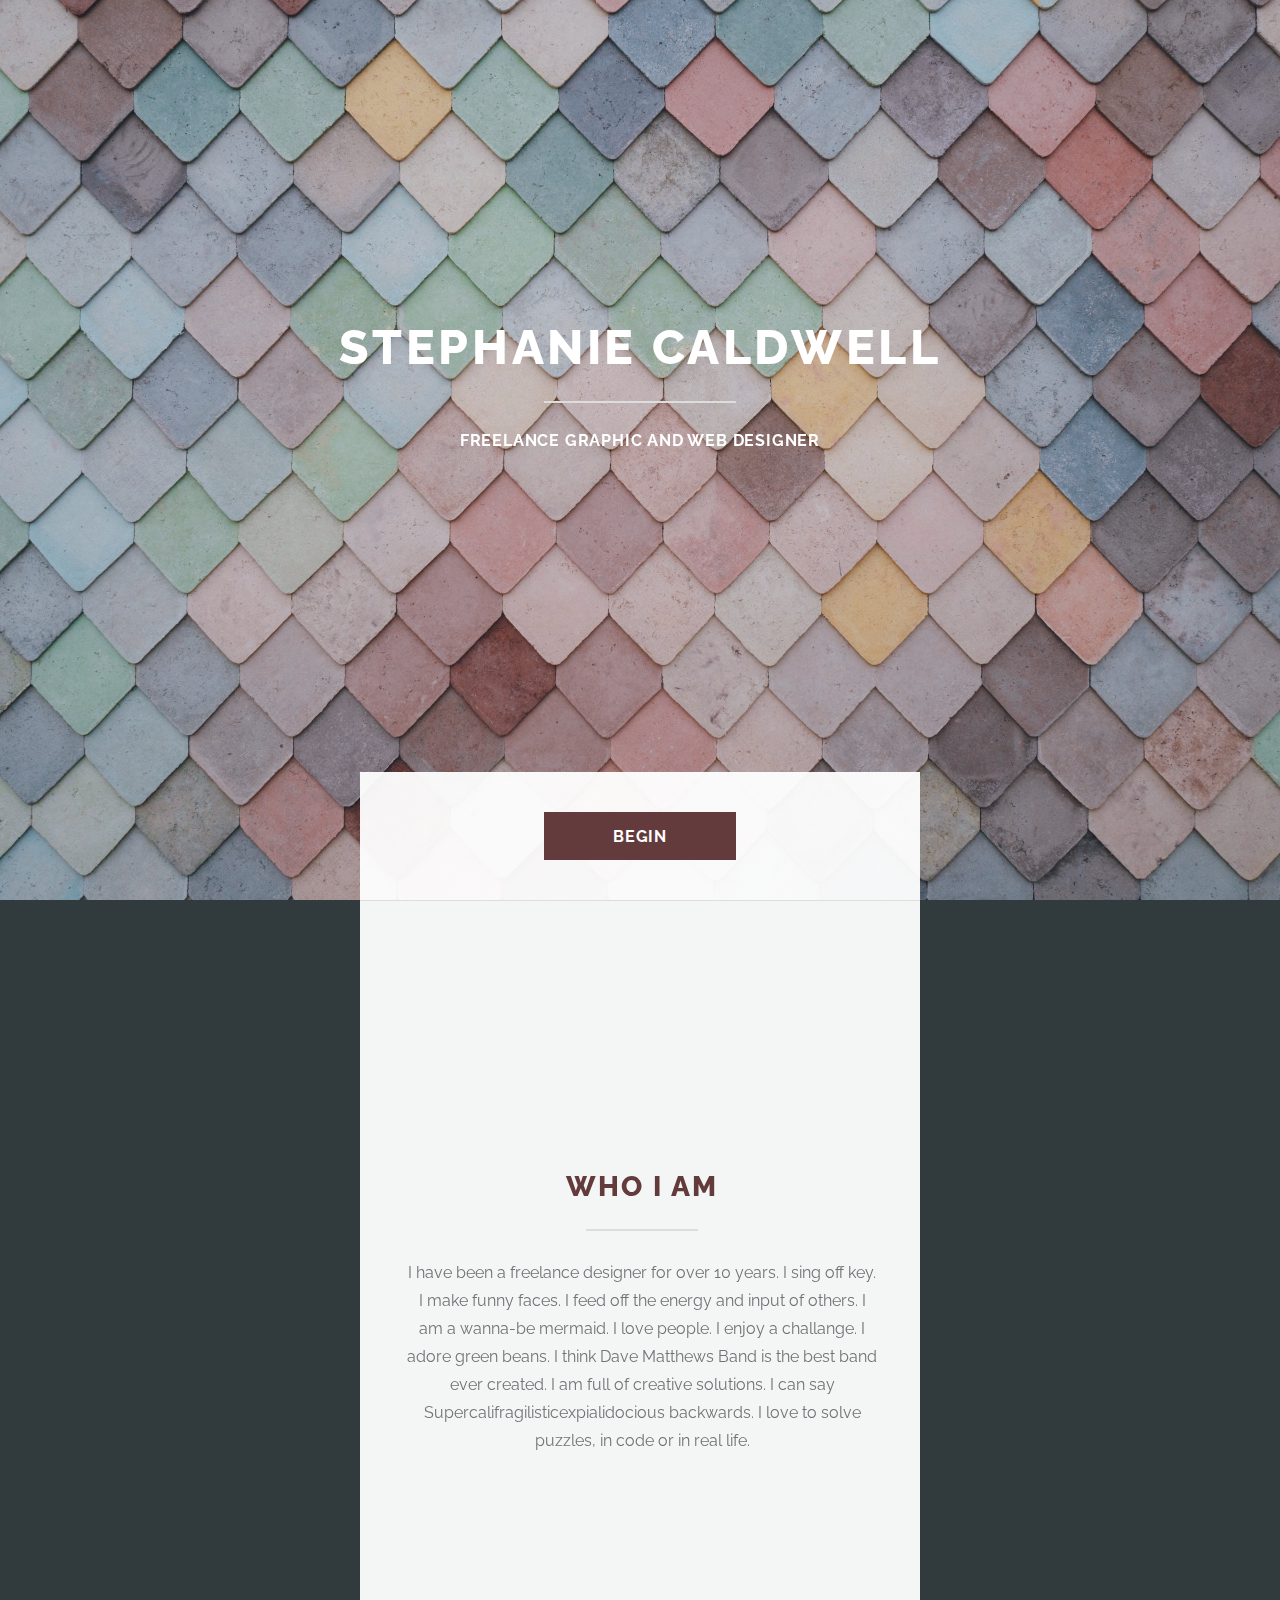
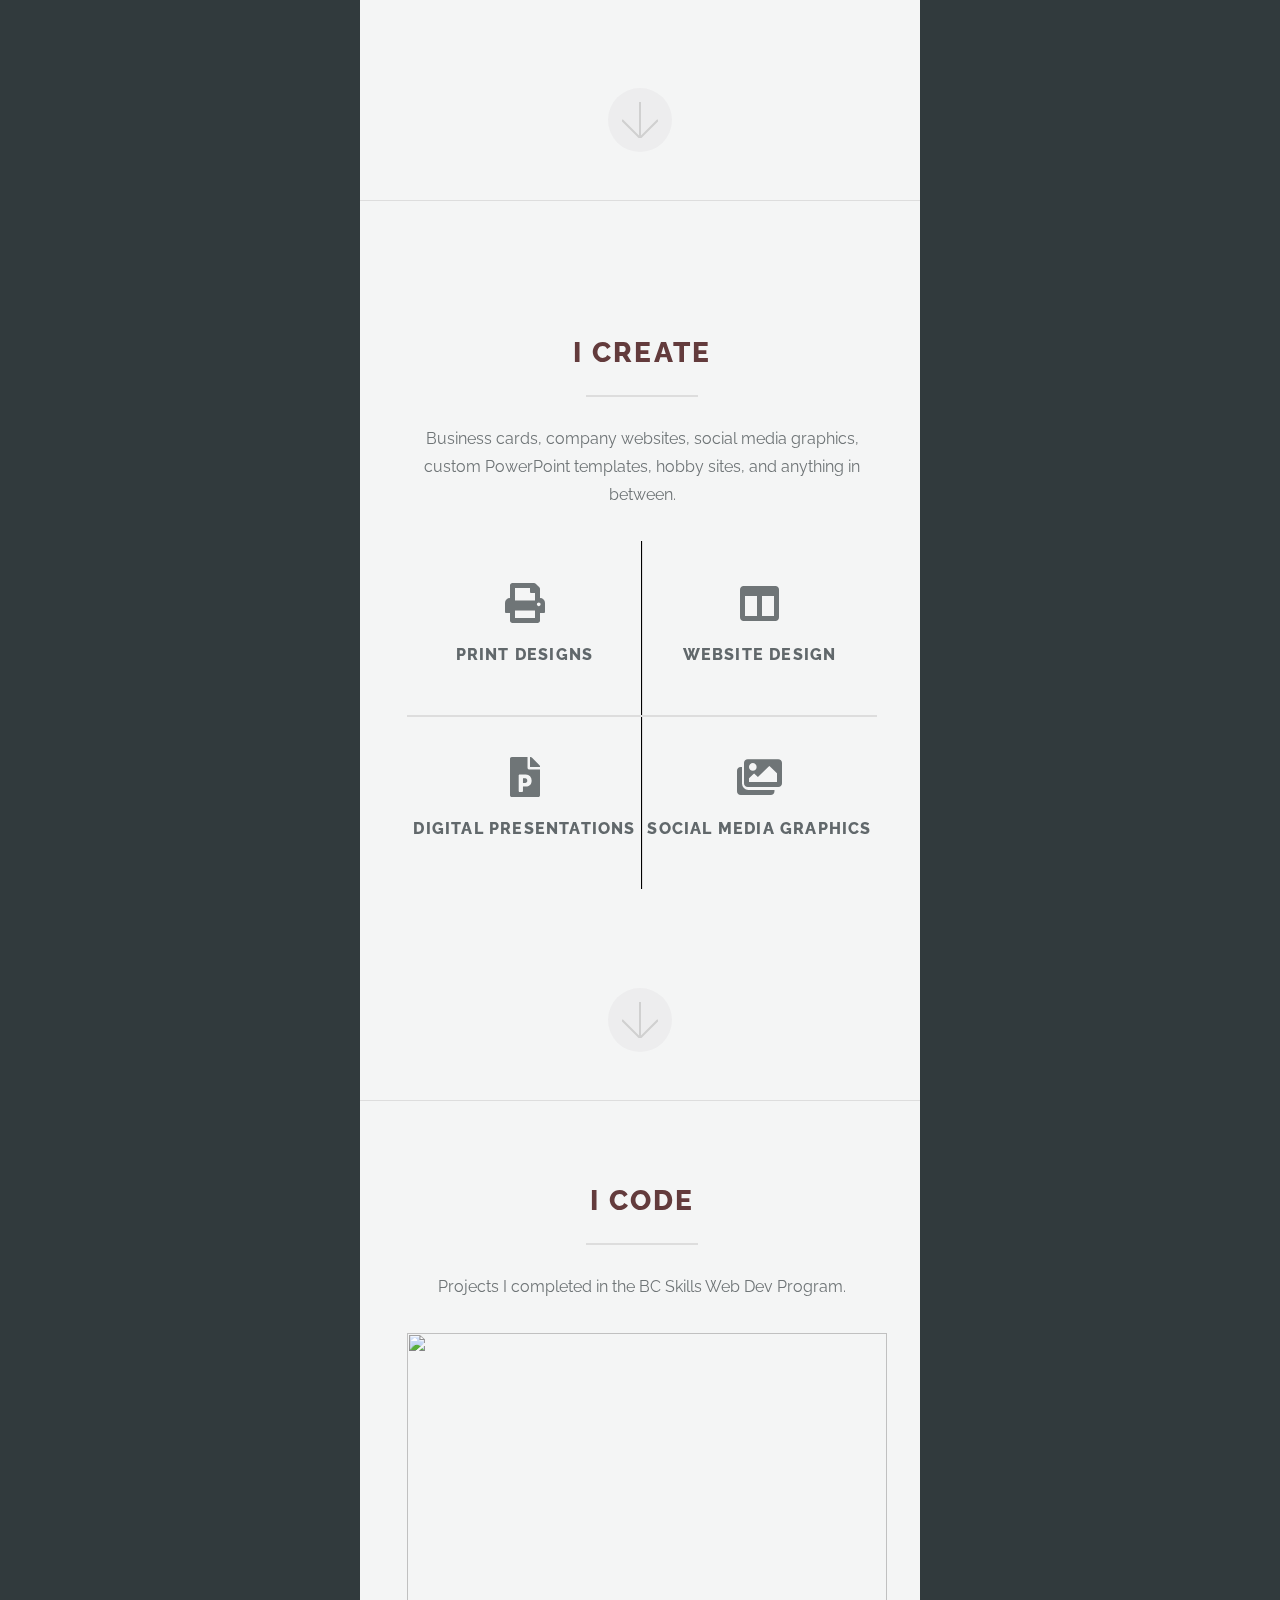
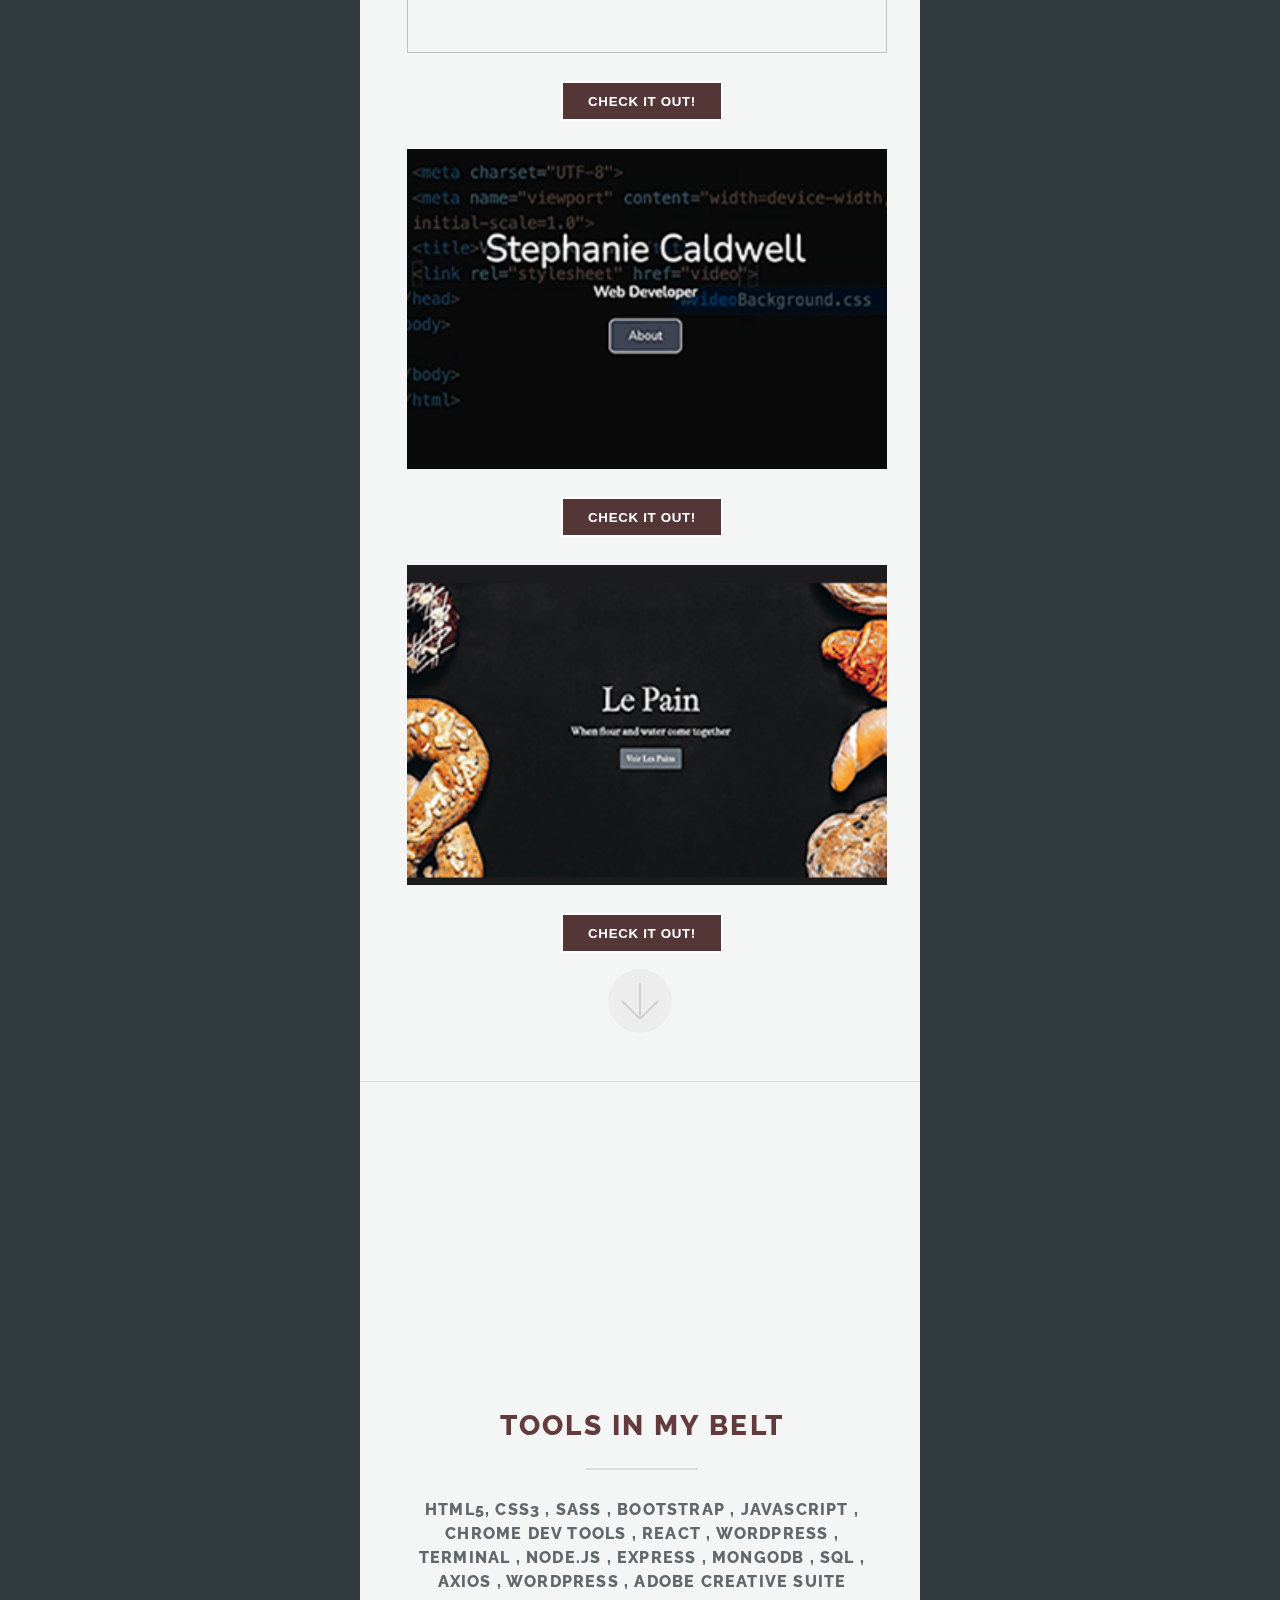
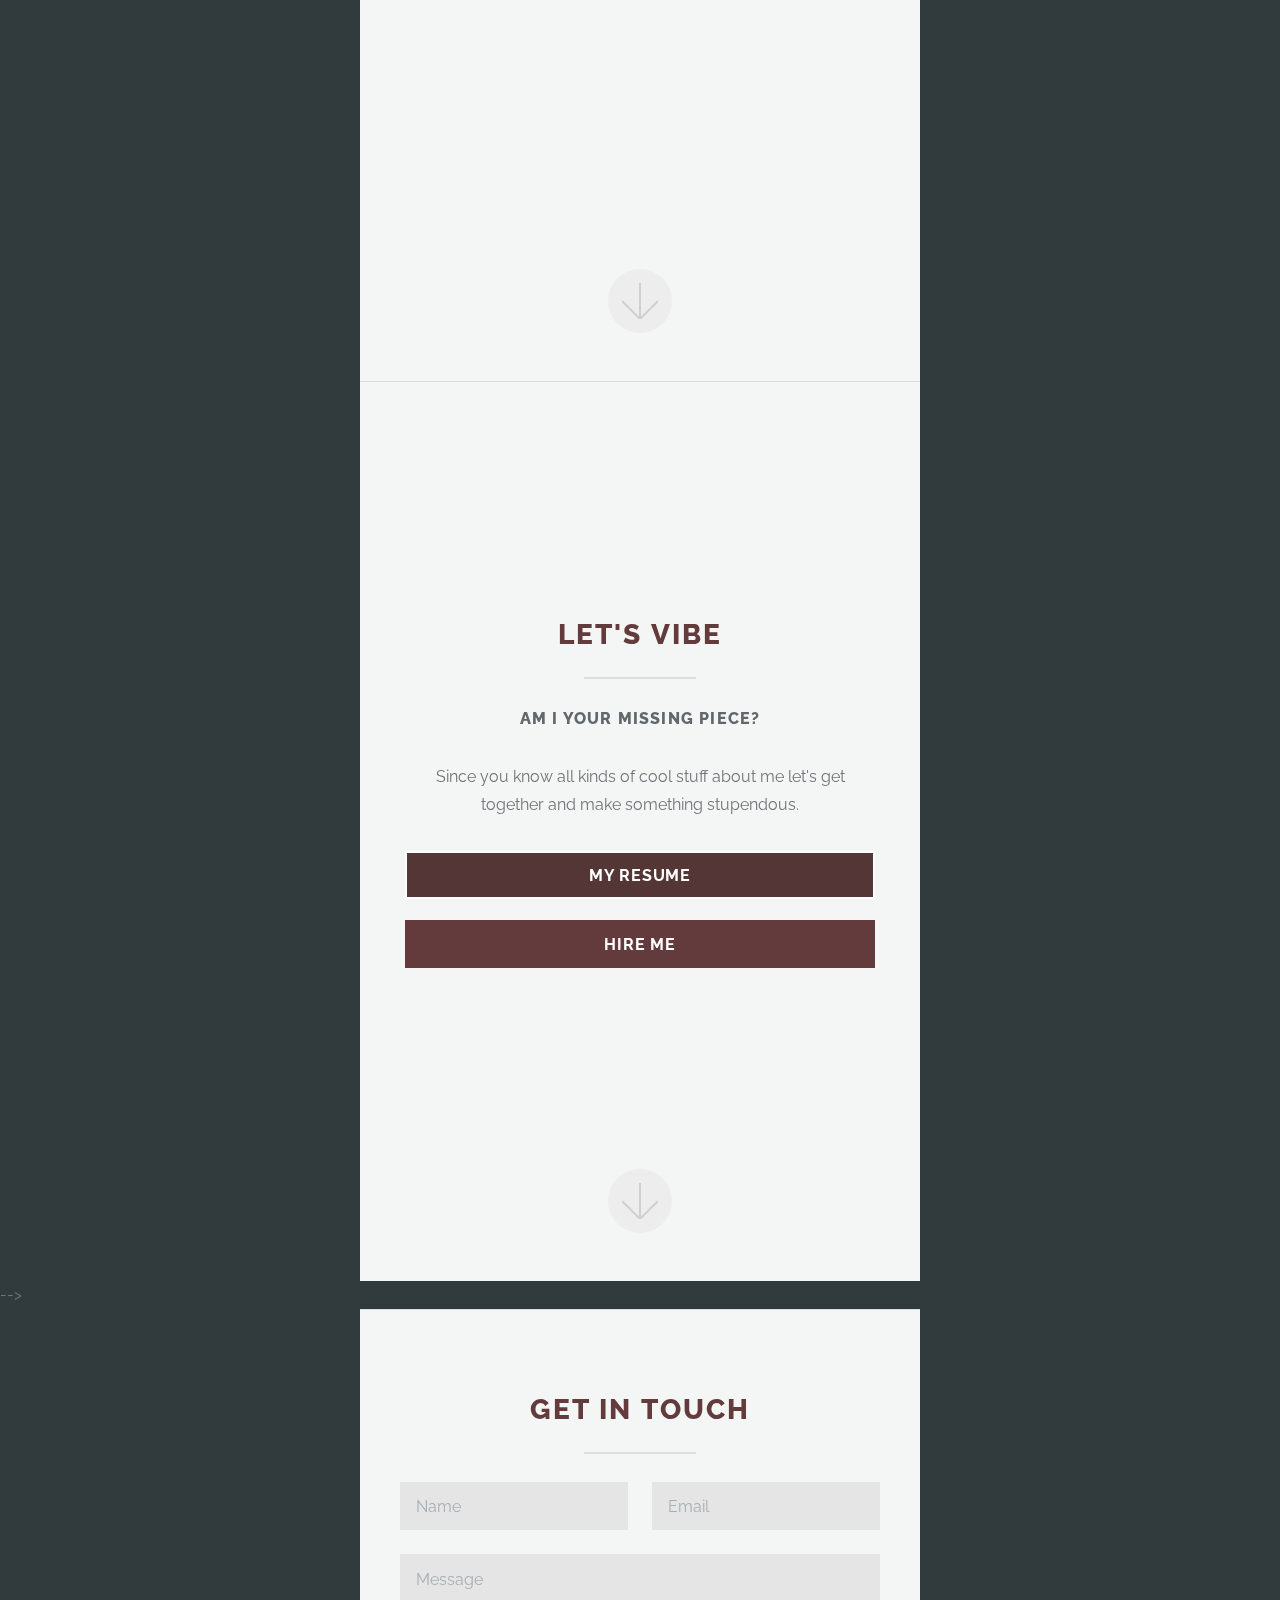
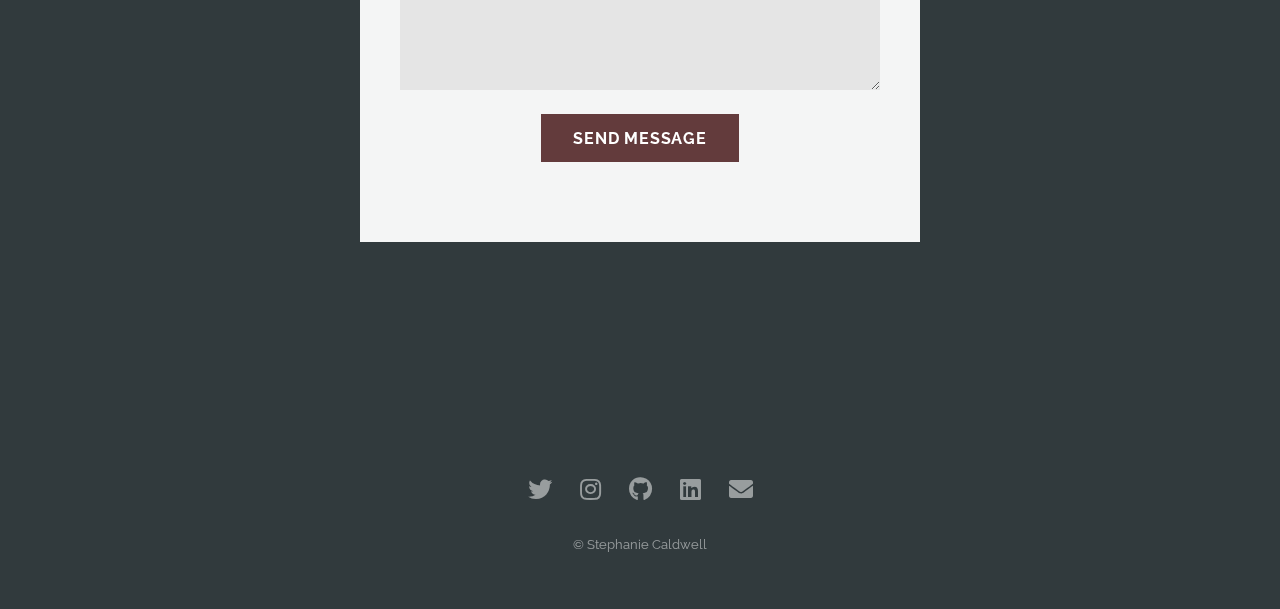
==== index.html @ 996ce949 "portfolio site" ====
<!DOCTYPE HTML>
<html>
	<head>
		<title>Stephanie Caldwell • Freelancer</title>
		<meta charset="utf-8" />
		<meta name="viewport" content="width=device-width, initial-scale=1, user-scalable=no" />
		<link rel="stylesheet" href="assets/css/main.css" />
		<link rel="stylesheet" href="https://use.fontawesome.com/releases/v5.15.2/css/all.css" integrity="sha384-vSIIfh2YWi9wW0r9iZe7RJPrKwp6bG+s9QZMoITbCckVJqGCCRhc+ccxNcdpHuYu" crossorigin="anonymous">
	</head>
	<body class="is-preload">

		<!-- Header -->
			<section id="header">
				<header class="major">
					<h1>Stephanie Caldwell</h1>
					<p>Freelance Graphic and Web Designer</a></p>
				</header>
				<div class="container">
					<ul class="actions special">
						<li><a href="#one" class="button primary scrolly">Begin</a></li>
					</ul>
				</div>
			</section>

		<!-- Who I am -->
			<section id="one" class="main special">
				<div class="container">
					<span class="image fit primary"><img src="images/pic01.jpg" alt="" /></span>
					<div class="content">
						<header class="major">
							<h2>Who I am</h2>
						</header>
						<p>I have been a freelance designer for over 10 years. I sing off key. I make funny faces. I feed off the energy and input of others. I am a wanna-be mermaid. I love people. I enjoy a challange. I adore green beans. I think Dave Matthews Band is the best band ever created. I am full of creative solutions. I can say Supercalifragilisticexpialidocious backwards.  I love to solve puzzles, in code or in real life.
						</p>
					</div>
					<a href="#two" class="goto-next scrolly">Next</a>
				</div>
			</section>

		<!-- I Create -->
		<section id="two" class="main special">
			<div class="container">
				<span class="image fit primary"><img src="images/pic02.jpg" alt="" /></span>
				<div class="content">
					<header class="major">
						<h2>I Create</h2>
					</header>
					<p>Business cards, company websites, social media graphics, custom PowerPoint templates, hobby sites, and anything in between.</p>
					<ul class="icons-grid">
						<li>
							<span class="icon solid major fa-print"></span>
							<h3>Print Designs</h3>
						</li>
						<li>
							<span class="icon solid major fa-columns"></span>
							<h3>Website Design</h3>
						</li>
						<li>
							<span class="icon solid major fa-file-powerpoint"></span>
							<h3>Digital Presentations</h3>
						</li>
						<li>
							<span class="icon solid major fa-images"></span>
							<h3>Social Media Graphics</h3>
						</li>
					</ul>
				</div>
				<a href="#three" class="goto-next scrolly">Next</a>
			</div>
		</section>

		<!-- I Code -->
		<section id="three" class="main special">
			<div class="container">
				<span class="image fit primary"><img src="images/pic03.jpg" alt="" /></span>
				<div class="content">
					<header class="major">
						<h2>I Code</h2>
					</header>
					<p>Projects I completed in the BC Skills Web Dev Program.</p>
					<!-- <div class="projects"> -->
						<div id="project1">
							<a href="PhotoSite-main/index.html" target="_blank">
						<img id="photo" src="images/photosite.png" alt="" class= "center"> 
								<br>
								<button class="btn btn-success">Check it out!</button></a>
			<br>
						</div>	<br>


						<!-- <div class="projects"> -->
							<div id="project1">
								<a href="/videoBackground-main/index.html" target="_blank"><img id="photo" src="images/VideoBackground.png" alt="" class= "center">
									<br>

									<button id="btnlink">Check it out!</button></a>	<br>

									<br>


							<!-- </div><div class="projects"> -->
								<div id="project1">
									<a href="/LePain-main/index.html" target="_blank"><img id="photo" src="images/LePain.png" alt="" class= "center"> 
										<br>


										<button id="btnlink">Check it out!</button></a>
								</div>
					<!-- <table>
						<thead>
							<tr>
								<th><a href="PhotoSite-main/index.html"target="_blank">Photo Site</a></th>
								<th><a href="videoBackground-main/index.html"target="_blank">Video Backgrounds</a></th>
								<th><a href="LePain-main/index.html"target="_blank">Le Pain</a></th>
							</tr>
							
					</thead>
					<tbody>
						<div class= "codeImages">
							<tr>
								<th><img src="images/PhotoSite.png" alt="Photo Site"></th>
								<th><img src="images/VideoBackground.png" alt="Video Background"></th>
								<th><img src="images/LePain.png" alt="Le Pain"></th>
							</tr>
						</div>
					</tbody>
					</table> -->
					<!-- <ul class="icons-grid">
						<li>
							<span class="icon solid major fa-camera-retro"></span>
							<h3>Magna Etiam</h3>
						</li>
						<li>
							<span class="icon solid major fa-pencil-alt"></span>
							<h3>Lorem Ipsum</h3>
						</li>
						<li>
							<span class="icon solid major fa-code"></span>
							<h3>Nulla Tempus</h3>
						</li>
						<li>
							<span class="icon solid major fa-coffee"></span>
							<h3>Sed Feugiat</h3>
						</li>
					</ul> -->
				</div>
				<a href="#four" class="goto-next scrolly">Next</a>
			</div>
		</section>
		<!-- Tools in my Belt -->
			<section id="four" class="main special">
				<div class="container">
					<span class="image fit primary"><img src="images/pic06.jpg" alt="" /></span>
					<div class="content">
						<header class="major">
							<h2>Tools in my belt</h2>
						</header>
						<h3>HTML5, CSS3 , SASS , Bootstrap , JavaScript , Chrome Dev Tools , React , Wordpress , Terminal , Node.js , Express , MongoDB , SQL , Axios , Wordpress , Adobe Creative Suite</h3>
					</div>
					<a href="#five" class="goto-next scrolly">Next</a>
				</div>
			</section>

		<!-- Let's Vibe -->
		<!--  -->
			<section id="five" class="main">
				<div class="container">
					<span class="image fit primary"><img src="images/pic7.jpg" alt="" /></span>
					<div class="content">
						<header class="major">
							<h2>Let's vibe</h2>
						</header>
						<section>
							<h3><center>Am I your missing piece?</h3>
							
							<p><center>Since you know all kinds of cool stuff about me let's get together and make something stupendous.</p>
						
						</section>
								<div class="col-6 col-12-small">
									<ul class="actions stacked">
										<li><a href="/StephCaldwells Resume.pdf" target="_blank" class="button fit">My Resume</a></li>
										<li><a href="#footer" class="button primary fit">Hire Me</a></li>
									</ul>
								<!-- </div> -->
							

						<!-- <section>
							<h4>Table</h4>
							<h5>Default</h5>
							<div class="table-wrapper">
								<table>
									<thead>
										<tr>
											<th>Name</th>
											<th>Description</th>
											<th>Price</th>
										</tr>
									</thead>
									<tbody>
										<tr>
											<td>Item One</td>
											<td>Ante turpis integer aliquet porttitor.</td>
											<td>29.99</td>
										</tr>
										<tr>
											<td>Item Two</td>
											<td>Vis ac commodo adipiscing arcu aliquet.</td>
											<td>19.99</td>
										</tr>
										<tr>
											<td>Item Three</td>
											<td> Morbi faucibus arcu accumsan lorem.</td>
											<td>29.99</td>
										</tr>
										<tr>
											<td>Item Four</td>
											<td>Vitae integer tempus condimentum.</td>
											<td>19.99</td>
										</tr>
										<tr>
											<td>Item Five</td>
											<td>Ante turpis integer aliquet porttitor.</td>
											<td>29.99</td>
										</tr>
									</tbody>
									<tfoot>
										<tr>
											<td colspan="2"></td>
											<td>100.00</td>
										</tr>
									</tfoot>
								</table>
							</div>

							<h5>Alternate</h5>
							<div class="table-wrapper">
								<table class="alt">
									<thead>
										<tr>
											<th>Name</th>
											<th>Description</th>
											<th>Price</th>
										</tr>
									</thead>
									<tbody>
										<tr>
											<td>Item One</td>
											<td>Ante turpis integer aliquet porttitor.</td>
											<td>29.99</td>
										</tr>
										<tr>
											<td>Item Two</td>
											<td>Vis ac commodo adipiscing arcu aliquet.</td>
											<td>19.99</td>
										</tr>
										<tr>
											<td>Item Three</td>
											<td> Morbi faucibus arcu accumsan lorem.</td>
											<td>29.99</td>
										</tr>
										<tr>
											<td>Item Four</td>
											<td>Vitae integer tempus condimentum.</td>
											<td>19.99</td>
										</tr>
										<tr>
											<td>Item Five</td>
											<td>Ante turpis integer aliquet porttitor.</td>
											<td>29.99</td>
										</tr>
									</tbody>
									<tfoot>
										<tr>
											<td colspan="2"></td>
											<td>100.00</td>
										</tr>
									</tfoot>
								</table>
							</div>
						</section>

						<section>
							<h4>Buttons</h4>
							<ul class="actions">
								<li><a href="#" class="button primary">Primary</a></li>
								<li><a href="#" class="button">Default</a></li>
							</ul>
							<ul class="actions">
								<li><a href="#" class="button">Default</a></li>
								<li><a href="#" class="button small">Small</a></li>
							</ul>
							<ul class="actions fit">
								<li><a href="#" class="button primary fit">Fit</a></li>
								<li><a href="#" class="button fit">Fit</a></li>
							</ul>
							<ul class="actions fit small">
								<li><a href="#" class="button primary fit small">Fit + Small</a></li>
								<li><a href="#" class="button fit small">Fit + Small</a></li>
							</ul>
							<ul class="actions">
								<li><a href="#" class="button primary icon solid fa-download">Icon</a></li>
								<li><a href="#" class="button icon solid fa-download">Icon</a></li>
							</ul>
							<ul class="actions">
								<li><span class="button primary disabled">Disabled</span></li>
								<li><span class="button disabled">Disabled</span></li>
							</ul>
						</section>

						<section>
							<h4>Form</h4>
							<form method="post" action="#">
								<div class="row gtr-uniform">
									<div class="col-6 col-12-xsmall">
										<input type="text" name="demo-name" id="demo-name" value="" placeholder="Name" />
									</div>
									<div class="col-6 col-12-xsmall">
										<input type="email" name="demo-email" id="demo-email" value="" placeholder="Email" />
									</div>
									<div class="col-12">
										<select name="demo-category" id="demo-category">
											<option value="">- Category -</option>
											<option value="1">Manufacturing</option>
											<option value="1">Shipping</option>
											<option value="1">Administration</option>
											<option value="1">Human Resources</option>
										</select>
									</div>
									<div class="col-4 col-12-small">
										<input type="radio" id="demo-priority-low" name="demo-priority" checked>
										<label for="demo-priority-low">Low</label>
									</div>
									<div class="col-4 col-12-small">
										<input type="radio" id="demo-priority-normal" name="demo-priority">
										<label for="demo-priority-normal">Normal</label>
									</div>
									<div class="col-4 col-12-small">
										<input type="radio" id="demo-priority-high" name="demo-priority">
										<label for="demo-priority-high">High</label>
									</div>
									<div class="col-6 col-12-small">
										<input type="checkbox" id="demo-copy" name="demo-copy">
										<label for="demo-copy">Email me a copy</label>
									</div>
									<div class="col-6 col-12-small">
										<input type="checkbox" id="demo-human" name="demo-human" checked>
										<label for="demo-human">Not a robot</label>
									</div>
									<div class="col-12">
										<textarea name="demo-message" id="demo-message" placeholder="Enter your message" rows="6"></textarea>
									</div>
									<div class="col-12">
										<ul class="actions">
											<li><input type="submit" value="Send Message" class="primary" /></li>
											<li><input type="reset" value="Reset" /></li>
										</ul>
									</div>
								</div>
							</form>
						</section>

						<section>
							<h4>Image</h4>
							<h5>Fit</h5>
							<div class="box alt">
								<div class="row gtr-uniform gtr-50">
									<div class="col-12"><span class="image fit"><img src="images/pic04.jpg" alt="" /></span></div>
									<div class="col-4"><span class="image fit"><img src="images/pic04.jpg" alt="" /></span></div>
									<div class="col-4"><span class="image fit"><img src="images/pic04.jpg" alt="" /></span></div>
									<div class="col-4"><span class="image fit"><img src="images/pic04.jpg" alt="" /></span></div>
									<div class="col-4"><span class="image fit"><img src="images/pic04.jpg" alt="" /></span></div>
									<div class="col-4"><span class="image fit"><img src="images/pic04.jpg" alt="" /></span></div>
									<div class="col-4"><span class="image fit"><img src="images/pic04.jpg" alt="" /></span></div>
									<div class="col-4"><span class="image fit"><img src="images/pic04.jpg" alt="" /></span></div>
									<div class="col-4"><span class="image fit"><img src="images/pic04.jpg" alt="" /></span></div>
									<div class="col-4"><span class="image fit"><img src="images/pic04.jpg" alt="" /></span></div>
								</div>
							</div> -->
							<!-- <h5>Left &amp; Right</h5>
							<p><span class="image left"><img src="images/pic05.jpg" alt="" /></span>Fringilla nisl. Donec accumsan interdum nisi, quis tincidunt felis sagittis eget. tempus euismod. Vestibulum ante ipsum primis in faucibus vestibulum. Blandit adipiscing eu felis iaculis volutpat ac adipiscing accumsan eu faucibus. Integer ac pellentesque praesent tincidunt felis sagittis eget. tempus euismod. Vestibulum ante ipsum primis in faucibus vestibulum. Blandit adipiscing eu felis iaculis volutpat ac adipiscing accumsan eu faucibus. Integer ac pellentesque praesent. Donec accumsan interdum nisi, quis tincidunt felis sagittis eget. tempus euismod. Vestibulum ante ipsum primis in faucibus vestibulum. Blandit adipiscing eu felis iaculis volutpat ac adipiscing accumsan eu faucibus. Integer ac pellentesque praesent tincidunt felis sagittis eget. tempus euismod. Vestibulum ante ipsum primis in faucibus vestibulum. Blandit adipiscing eu felis iaculis volutpat ac adipiscing accumsan eu faucibus. Integer ac pellentesque praesent.</p>
							<p><span class="image right"><img src="images/pic05.jpg" alt="" /></span>Fringilla nisl. Donec accumsan interdum nisi, quis tincidunt felis sagittis eget. tempus euismod. Vestibulum ante ipsum primis in faucibus vestibulum. Blandit adipiscing eu felis iaculis volutpat ac adipiscing accumsan eu faucibus. Integer ac pellentesque praesent tincidunt felis sagittis eget. tempus euismod. Vestibulum ante ipsum primis in faucibus vestibulum. Blandit adipiscing eu felis iaculis volutpat ac adipiscing accumsan eu faucibus. Integer ac pellentesque praesent. Donec accumsan interdum nisi, quis tincidunt felis sagittis eget. tempus euismod. Vestibulum ante ipsum primis in faucibus vestibulum. Blandit adipiscing eu felis iaculis volutpat ac adipiscing accumsan eu faucibus. Integer ac pellentesque praesent tincidunt felis sagittis eget. tempus euismod. Vestibulum ante ipsum primis in faucibus vestibulum. Blandit adipiscing eu felis iaculis volutpat ac adipiscing accumsan eu faucibus. Integer ac pellentesque praesent.</p>
						</section> -->

					<!-- </div> -->
					<a href="#footer" class="goto-next scrolly">Next</a>
				</div>
			</section>
		-->

		<!-- Footer -->
			<section id="footer">
				<div class="container">
					<header class="major">
						<h2>Get in touch</h2>
					</header>
					<form  action="mailto:stephcaldwell97@gmail.com" method="post" enctype="text/plain">
						<div class="row gtr-uniform">
							<div class="col-6 col-12-xsmall"><input type="text" name="name" id="name" placeholder="Name" /></div>
							<div class="col-6 col-12-xsmall"><input type="email" name="email" id="email" placeholder="Email" /></div>
							<div class="col-12"><textarea name="message" id="message" placeholder="Message" rows="4"></textarea></div>
							<div class="col-12">
								<ul class="actions special">
									<li><input type="submit" value="Send Message" class="primary" /></li>
								</ul>
							</div>
						</div>
					</form>
				</div>
				<footer>
					<ul class="icons">
						<li><a href="#" class="icon brands fa-twitter"><span class="label">Twitter</span></a></li>
						<li><a href="#" class="icon brands fa-instagram"><span class="label">Instagram</span></a></li>
						<li><a href="https://github.com/stephcaldwell" class="icon brands fa-github"><span class="label">Github</span></a></li>
						<li><a href="https://www.linkedin.com/in/stephanie-caldwell-932b8725/" class="icon brands fa-linkedin"><span class="label">LinkedIn</span></a></li>
						<li><a href="mailto:stephcaldwell97@gmail.com" class="icon solid alt fa-envelope"><span class="label">Email</span></a></li>
					</ul>
					<ul class="copyright">
						<li>&copy; Stephanie Caldwell</li>
					</ul>
				</footer>
			</section>

		<!-- Scripts -->
			<script src="assets/js/jquery.min.js"></script>
			<script src="assets/js/jquery.scrollex.min.js"></script>
			<script src="assets/js/jquery.scrolly.min.js"></script>
			<script src="assets/js/browser.min.js"></script>
			<script src="assets/js/breakpoints.min.js"></script>
			<script src="assets/js/util.js"></script>
			<script src="assets/js/main.js"></script>

	</body>
</html>
---- assets/css/main.css ----
@import url("fontawesome-all.min.css");
@import url("https://fonts.googleapis.com/css?family=Raleway:400,400italic,700,800");

/*
	Highlights by HTML5 UP
	html5up.net | @ajlkn
	Free for personal and commercial use under the CCA 3.0 license (html5up.net/license)
*/

html, body, div, span, applet, object,
iframe, h1, h2, h3, h4, h5, h6, p, blockquote,
pre, a, abbr, acronym, address, big, cite,
code, del, dfn, em, img, ins, kbd, q, s, samp,
small, strike, strong, sub, sup, tt, var, b,
u, i, center, dl, dt, dd, ol, ul, li, fieldset,
form, label, legend, table, caption, tbody,
tfoot, thead, tr, th, td, article, aside,
canvas, details, embed, figure, figcaption,
footer, header, hgroup, menu, nav, output, ruby,
section, summary, time, mark, audio, video {
	margin: 0;
	padding: 0;
	border: 0;
	font-size: 100%;
	font: inherit;
	vertical-align: baseline;}

article, aside, details, figcaption, figure,
footer, header, hgroup, menu, nav, section {
	display: block;}

body {
	line-height: 1;
}

ol, ul {
	list-style: none;
}

blockquote, q {
	quotes: none;
}

	blockquote:before, blockquote:after, q:before, q:after {
		content: '';
		content: none;
	}

table {
	
	border-collapse: collapse;
	border-spacing: 0;
}

body {
	-webkit-text-size-adjust: none;
}

mark {
	background-color: transparent;
	color: inherit;
}

input::-moz-focus-inner {
	border: 0;
	padding: 0;
}

input, select, textarea {
	-moz-appearance: none;
	-webkit-appearance: none;
	-ms-appearance: none;
	appearance: none;
}

/* Basic */

	html {
		box-sizing: border-box;
	}

	*, *:before, *:after {
		box-sizing: inherit;
	}

	html {
		background-color: #313a3d;
		background-attachment: fixed,						fixed;
		background-image: url("images/overlay.png"), url("../../images/bg.jpg");
		background-position: top left,					center center;
		background-repeat: repeat,						none;
		background-size: auto,						cover;
	}

	html.is-preload *, html.is-preload *:before, html.is-preload *:after {
		-moz-animation: none !important;
		-webkit-animation: none !important;
		-ms-animation: none !important;
		animation: none !important;
		-moz-transition: none !important;
		-webkit-transition: none !important;
		-ms-transition: none !important;
		transition: none !important;
	}

	html.is-touch {
		height: 100vh;
		overflow: hidden;
	}

		html.is-touch #wrapper {
			-webkit-backface-visibility: hidden;
			-webkit-overflow-scrolling: touch;
			-webkit-transform: translate3d(0, 0, 0);
			height: 100vh;
			overflow: auto;
		}

	body, input, select, textarea {
		color: #6f7577;
		font-family: "Raleway", "Helvetica", sans-serif;
		font-size: 15pt;
		font-weight: 400;
		line-height: 1.75em;
	}

	a {
		-moz-transition: color 0.2s ease-in-out, border-bottom-color 0.2s ease-in-out;
		-webkit-transition: color 0.2s ease-in-out, border-bottom-color 0.2s ease-in-out;
		-ms-transition: color 0.2s ease-in-out, border-bottom-color 0.2s ease-in-out;
		transition: color 0.2s ease-in-out, border-bottom-color 0.2s ease-in-out;
		border-bottom: dotted 1px;
		color: #8cd1a8;
		text-decoration: none;
	}

		a:hover {
			border-bottom-color: transparent !important;
			color: #8cd1a8 !important;
			text-decoration: none;
		}

	strong, b {
		color: #61686b;
		font-weight: 700;
	}

	em, i {
		font-style: italic;
	}

	p {
		margin: 0 0 2em 0;
	}

	h1, h2, h3, h4, h5, h6 {
		color: #61686b;
		font-weight: 800;
		letter-spacing: 0.075em;
		line-height: 1em;
		margin: 0 0 1em 0;
		text-transform: uppercase;
	}

		h1 a, h2 a, h3 a, h4 a, h5 a, h6 a {
			color: inherit;
			text-decoration: none;
		}

	h2 {
		font-size: 1.75em;
		line-height: 1.5em;
	}

	h3 {
		font-size: 1em;
		line-height: 1.5em;
	}

	h4 {
		font-size: 0.9em;
		line-height: 1.5em;
	}

	h5 {
		font-size: 0.8em;
		line-height: 1.5em;
	}

	h6 {
		font-size: 0.7em;
		line-height: 1.5em;
	}

	sub {
		font-size: 0.8em;
		position: relative;
		top: 0.5em;
	}

	sup {
		font-size: 0.8em;
		position: relative;
		top: -0.5em;
	}

	hr {
		border: 0;
		border-bottom: solid 1px #dddddd;
		margin: 2em 0;
	}

		hr.major {
			margin: 3em 0;
		}

	blockquote {
		border-left: solid 6px #dddddd;
		font-style: italic;
		margin: 0 0 2em 0;
		padding: 0.5em 0 0.5em 1.5em;
	}

	code {
		background: rgba(144, 144, 144, 0.075);
		font-family: "Courier New", monospace;
		font-size: 0.9em;
		margin: 0 0.25em;
		padding: 0.25em 0.65em;
	}

	pre {
		-webkit-overflow-scrolling: touch;
		font-family: "Courier New", monospace;
		font-size: 0.9em;
		margin: 0 0 2em 0;
	}

		pre code {
			display: block;
			line-height: 1.75em;
			padding: 1em 1.5em;
			overflow-x: auto;
		}

	.align-left {
		text-align: left;
	}

	.align-center {
		text-align: center;
	}

	.align-right {
		text-align: right;
	}

/* Container */

	.container {
		margin: 0 auto;
		max-width: calc(100% - 4em);
		width: 35em;
	}

		.container.xsmall {
			width: 8.75em;
		}

		.container.small {
			width: 17.5em;
		}

		.container.medium {
			width: 26.25em;
		}

		.container.large {
			width: 43.75em;
		}

		.container.xlarge {
			width: 52.5em;
		}

		.container.max {
			width: 100%;
		}

		@media screen and (max-width: 980px) {

			.container {
				width: 80% !important;
				max-width: 100% !important;
			}

		}

		@media screen and (max-width: 480px) {

			.container {
				width: 100% !important;
			}

		}

/* Row */

	.row {
		display: flex;
		flex-wrap: wrap;
		box-sizing: border-box;
		align-items: stretch;
	}

		.row > * {
			box-sizing: border-box;
		}

		.row.gtr-uniform > * > :last-child {
			margin-bottom: 0;
		}

		.row.aln-left {
			justify-content: flex-start;
		}

		.row.aln-center {
			justify-content: center;
		}

		.row.aln-right {
			justify-content: flex-end;
		}

		.row.aln-top {
			align-items: flex-start;
		}

		.row.aln-middle {
			align-items: center;
		}

		.row.aln-bottom {
			align-items: flex-end;
		}

		.row > .imp {
			order: -1;
		}

		.row > .col-1 {
			width: 8.33333%;
		}

		.row > .off-1 {
			margin-left: 8.33333%;
		}

		.row > .col-2 {
			width: 16.66667%;
		}

		.row > .off-2 {
			margin-left: 16.66667%;
		}

		.row > .col-3 {
			width: 25%;
		}

		.row > .off-3 {
			margin-left: 25%;
		}

		.row > .col-4 {
			width: 33.33333%;
		}

		.row > .off-4 {
			margin-left: 33.33333%;
		}

		.row > .col-5 {
			width: 41.66667%;
		}

		.row > .off-5 {
			margin-left: 41.66667%;
		}

		.row > .col-6 {
			width: 50%;
		}

		.row > .off-6 {
			margin-left: 50%;
		}

		.row > .col-7 {
			width: 58.33333%;
		}

		.row > .off-7 {
			margin-left: 58.33333%;
		}

		.row > .col-8 {
			width: 66.66667%;
		}

		.row > .off-8 {
			margin-left: 66.66667%;
		}

		.row > .col-9 {
			width: 75%;
		}

		.row > .off-9 {
			margin-left: 75%;
		}

		.row > .col-10 {
			width: 83.33333%;
		}

		.row > .off-10 {
			margin-left: 83.33333%;
		}

		.row > .col-11 {
			width: 91.66667%;
		}

		.row > .off-11 {
			margin-left: 91.66667%;
		}

		.row > .col-12 {
			width: 100%;
		}

		.row > .off-12 {
			margin-left: 100%;
		}

		.row.gtr-0 {
			margin-top: 0;
			margin-left: 0em;
		}

			.row.gtr-0 > * {
				padding: 0 0 0 0em;
			}

			.row.gtr-0.gtr-uniform {
				margin-top: 0em;
			}

				.row.gtr-0.gtr-uniform > * {
					padding-top: 0em;
				}

		.row.gtr-25 {
			margin-top: 0;
			margin-left: -0.375em;
		}

			.row.gtr-25 > * {
				padding: 0 0 0 0.375em;
			}

			.row.gtr-25.gtr-uniform {
				margin-top: -0.375em;
			}

				.row.gtr-25.gtr-uniform > * {
					padding-top: 0.375em;
				}

		.row.gtr-50 {
			margin-top: 0;
			margin-left: -0.75em;
		}

			.row.gtr-50 > * {
				padding: 0 0 0 0.75em;
			}

			.row.gtr-50.gtr-uniform {
				margin-top: -0.75em;
			}

				.row.gtr-50.gtr-uniform > * {
					padding-top: 0.75em;
				}

		.row {
			margin-top: 0;
			margin-left: -1.5em;
		}

			.row > * {
				padding: 0 0 0 1.5em;
			}

			.row.gtr-uniform {
				margin-top: -1.5em;
			}

				.row.gtr-uniform > * {
					padding-top: 1.5em;
				}

		.row.gtr-150 {
			margin-top: 0;
			margin-left: -2.25em;
		}

			.row.gtr-150 > * {
				padding: 0 0 0 2.25em;
			}

			.row.gtr-150.gtr-uniform {
				margin-top: -2.25em;
			}

				.row.gtr-150.gtr-uniform > * {
					padding-top: 2.25em;
				}

		.row.gtr-200 {
			margin-top: 0;
			margin-left: -3em;
		}

			.row.gtr-200 > * {
				padding: 0 0 0 3em;
			}

			.row.gtr-200.gtr-uniform {
				margin-top: -3em;
			}

				.row.gtr-200.gtr-uniform > * {
					padding-top: 3em;
				}

		@media screen and (max-width: 1680px) {

			.row {
				display: flex;
				flex-wrap: wrap;
				box-sizing: border-box;
				align-items: stretch;
			}

				.row > * {
					box-sizing: border-box;
				}

				.row.gtr-uniform > * > :last-child {
					margin-bottom: 0;
				}

				.row.aln-left {
					justify-content: flex-start;
				}

				.row.aln-center {
					justify-content: center;
				}

				.row.aln-right {
					justify-content: flex-end;
				}

				.row.aln-top {
					align-items: flex-start;
				}

				.row.aln-middle {
					align-items: center;
				}

				.row.aln-bottom {
					align-items: flex-end;
				}

				.row > .imp-large {
					order: -1;
				}

				.row > .col-1-large {
					width: 8.33333%;
				}

				.row > .off-1-large {
					margin-left: 8.33333%;
				}

				.row > .col-2-large {
					width: 16.66667%;
				}

				.row > .off-2-large {
					margin-left: 16.66667%;
				}

				.row > .col-3-large {
					width: 25%;
				}

				.row > .off-3-large {
					margin-left: 25%;
				}

				.row > .col-4-large {
					width: 33.33333%;
				}

				.row > .off-4-large {
					margin-left: 33.33333%;
				}

				.row > .col-5-large {
					width: 41.66667%;
				}

				.row > .off-5-large {
					margin-left: 41.66667%;
				}

				.row > .col-6-large {
					width: 50%;
				}

				.row > .off-6-large {
					margin-left: 50%;
				}

				.row > .col-7-large {
					width: 58.33333%;
				}

				.row > .off-7-large {
					margin-left: 58.33333%;
				}

				.row > .col-8-large {
					width: 66.66667%;
				}

				.row > .off-8-large {
					margin-left: 66.66667%;
				}

				.row > .col-9-large {
					width: 75%;
				}

				.row > .off-9-large {
					margin-left: 75%;
				}

				.row > .col-10-large {
					width: 83.33333%;
				}

				.row > .off-10-large {
					margin-left: 83.33333%;
				}

				.row > .col-11-large {
					width: 91.66667%;
				}

				.row > .off-11-large {
					margin-left: 91.66667%;
				}

				.row > .col-12-large {
					width: 100%;
				}

				.row > .off-12-large {
					margin-left: 100%;
				}

				.row.gtr-0 {
					margin-top: 0;
					margin-left: 0em;
				}

					.row.gtr-0 > * {
						padding: 0 0 0 0em;
					}

					.row.gtr-0.gtr-uniform {
						margin-top: 0em;
					}

						.row.gtr-0.gtr-uniform > * {
							padding-top: 0em;
						}

				.row.gtr-25 {
					margin-top: 0;
					margin-left: -0.375em;
				}

					.row.gtr-25 > * {
						padding: 0 0 0 0.375em;
					}

					.row.gtr-25.gtr-uniform {
						margin-top: -0.375em;
					}

						.row.gtr-25.gtr-uniform > * {
							padding-top: 0.375em;
						}

				.row.gtr-50 {
					margin-top: 0;
					margin-left: -0.75em;
				}

					.row.gtr-50 > * {
						padding: 0 0 0 0.75em;
					}

					.row.gtr-50.gtr-uniform {
						margin-top: -0.75em;
					}

						.row.gtr-50.gtr-uniform > * {
							padding-top: 0.75em;
						}

				.row {
					margin-top: 0;
					margin-left: -1.5em;
				}

					.row > * {
						padding: 0 0 0 1.5em;
					}

					.row.gtr-uniform {
						margin-top: -1.5em;
					}

						.row.gtr-uniform > * {
							padding-top: 1.5em;
						}

				.row.gtr-150 {
					margin-top: 0;
					margin-left: -2.25em;
				}

					.row.gtr-150 > * {
						padding: 0 0 0 2.25em;
					}

					.row.gtr-150.gtr-uniform {
						margin-top: -2.25em;
					}

						.row.gtr-150.gtr-uniform > * {
							padding-top: 2.25em;
						}

				.row.gtr-200 {
					margin-top: 0;
					margin-left: -3em;
				}

					.row.gtr-200 > * {
						padding: 0 0 0 3em;
					}

					.row.gtr-200.gtr-uniform {
						margin-top: -3em;
					}

						.row.gtr-200.gtr-uniform > * {
							padding-top: 3em;
						}

		}

		@media screen and (max-width: 980px) {

			.row {
				display: flex;
				flex-wrap: wrap;
				box-sizing: border-box;
				align-items: stretch;
			}

				.row > * {
					box-sizing: border-box;
				}

				.row.gtr-uniform > * > :last-child {
					margin-bottom: 0;
				}

				.row.aln-left {
					justify-content: flex-start;
				}

				.row.aln-center {
					justify-content: center;
				}

				.row.aln-right {
					justify-content: flex-end;
				}

				.row.aln-top {
					align-items: flex-start;
				}

				.row.aln-middle {
					align-items: center;
				}

				.row.aln-bottom {
					align-items: flex-end;
				}

				.row > .imp-medium {
					order: -1;
				}

				.row > .col-1-medium {
					width: 8.33333%;
				}

				.row > .off-1-medium {
					margin-left: 8.33333%;
				}

				.row > .col-2-medium {
					width: 16.66667%;
				}

				.row > .off-2-medium {
					margin-left: 16.66667%;
				}

				.row > .col-3-medium {
					width: 25%;
				}

				.row > .off-3-medium {
					margin-left: 25%;
				}

				.row > .col-4-medium {
					width: 33.33333%;
				}

				.row > .off-4-medium {
					margin-left: 33.33333%;
				}

				.row > .col-5-medium {
					width: 41.66667%;
				}

				.row > .off-5-medium {
					margin-left: 41.66667%;
				}

				.row > .col-6-medium {
					width: 50%;
				}

				.row > .off-6-medium {
					margin-left: 50%;
				}

				.row > .col-7-medium {
					width: 58.33333%;
				}

				.row > .off-7-medium {
					margin-left: 58.33333%;
				}

				.row > .col-8-medium {
					width: 66.66667%;
				}

				.row > .off-8-medium {
					margin-left: 66.66667%;
				}

				.row > .col-9-medium {
					width: 75%;
				}

				.row > .off-9-medium {
					margin-left: 75%;
				}

				.row > .col-10-medium {
					width: 83.33333%;
				}

				.row > .off-10-medium {
					margin-left: 83.33333%;
				}

				.row > .col-11-medium {
					width: 91.66667%;
				}

				.row > .off-11-medium {
					margin-left: 91.66667%;
				}

				.row > .col-12-medium {
					width: 100%;
				}

				.row > .off-12-medium {
					margin-left: 100%;
				}

				.row.gtr-0 {
					margin-top: 0;
					margin-left: 0em;
				}

					.row.gtr-0 > * {
						padding: 0 0 0 0em;
					}

					.row.gtr-0.gtr-uniform {
						margin-top: 0em;
					}

						.row.gtr-0.gtr-uniform > * {
							padding-top: 0em;
						}

				.row.gtr-25 {
					margin-top: 0;
					margin-left: -0.375em;
				}

					.row.gtr-25 > * {
						padding: 0 0 0 0.375em;
					}

					.row.gtr-25.gtr-uniform {
						margin-top: -0.375em;
					}

						.row.gtr-25.gtr-uniform > * {
							padding-top: 0.375em;
						}

				.row.gtr-50 {
					margin-top: 0;
					margin-left: -0.75em;
				}

					.row.gtr-50 > * {
						padding: 0 0 0 0.75em;
					}

					.row.gtr-50.gtr-uniform {
						margin-top: -0.75em;
					}

						.row.gtr-50.gtr-uniform > * {
							padding-top: 0.75em;
						}

				.row {
					margin-top: 0;
					margin-left: -1.5em;
				}

					.row > * {
						padding: 0 0 0 1.5em;
					}

					.row.gtr-uniform {
						margin-top: -1.5em;
					}

						.row.gtr-uniform > * {
							padding-top: 1.5em;
						}

				.row.gtr-150 {
					margin-top: 0;
					margin-left: -2.25em;
				}

					.row.gtr-150 > * {
						padding: 0 0 0 2.25em;
					}

					.row.gtr-150.gtr-uniform {
						margin-top: -2.25em;
					}

						.row.gtr-150.gtr-uniform > * {
							padding-top: 2.25em;
						}

				.row.gtr-200 {
					margin-top: 0;
					margin-left: -3em;
				}

					.row.gtr-200 > * {
						padding: 0 0 0 3em;
					}

					.row.gtr-200.gtr-uniform {
						margin-top: -3em;
					}

						.row.gtr-200.gtr-uniform > * {
							padding-top: 3em;
						}

		}

		@media screen and (max-width: 736px) {

			.row {
				display: flex;
				flex-wrap: wrap;
				box-sizing: border-box;
				align-items: stretch;
			}

				.row > * {
					box-sizing: border-box;
				}

				.row.gtr-uniform > * > :last-child {
					margin-bottom: 0;
				}

				.row.aln-left {
					justify-content: flex-start;
				}

				.row.aln-center {
					justify-content: center;
				}

				.row.aln-right {
					justify-content: flex-end;
				}

				.row.aln-top {
					align-items: flex-start;
				}

				.row.aln-middle {
					align-items: center;
				}

				.row.aln-bottom {
					align-items: flex-end;
				}

				.row > .imp-small {
					order: -1;
				}

				.row > .col-1-small {
					width: 8.33333%;
				}

				.row > .off-1-small {
					margin-left: 8.33333%;
				}

				.row > .col-2-small {
					width: 16.66667%;
				}

				.row > .off-2-small {
					margin-left: 16.66667%;
				}

				.row > .col-3-small {
					width: 25%;
				}

				.row > .off-3-small {
					margin-left: 25%;
				}

				.row > .col-4-small {
					width: 33.33333%;
				}

				.row > .off-4-small {
					margin-left: 33.33333%;
				}

				.row > .col-5-small {
					width: 41.66667%;
				}

				.row > .off-5-small {
					margin-left: 41.66667%;
				}

				.row > .col-6-small {
					width: 50%;
				}

				.row > .off-6-small {
					margin-left: 50%;
				}

				.row > .col-7-small {
					width: 58.33333%;
				}

				.row > .off-7-small {
					margin-left: 58.33333%;
				}

				.row > .col-8-small {
					width: 66.66667%;
				}

				.row > .off-8-small {
					margin-left: 66.66667%;
				}

				.row > .col-9-small {
					width: 75%;
				}

				.row > .off-9-small {
					margin-left: 75%;
				}

				.row > .col-10-small {
					width: 83.33333%;
				}

				.row > .off-10-small {
					margin-left: 83.33333%;
				}

				.row > .col-11-small {
					width: 91.66667%;
				}

				.row > .off-11-small {
					margin-left: 91.66667%;
				}

				.row > .col-12-small {
					width: 100%;
				}

				.row > .off-12-small {
					margin-left: 100%;
				}

				.row.gtr-0 {
					margin-top: 0;
					margin-left: 0em;
				}

					.row.gtr-0 > * {
						padding: 0 0 0 0em;
					}

					.row.gtr-0.gtr-uniform {
						margin-top: 0em;
					}

						.row.gtr-0.gtr-uniform > * {
							padding-top: 0em;
						}

				.row.gtr-25 {
					margin-top: 0;
					margin-left: -0.25em;
				}

					.row.gtr-25 > * {
						padding: 0 0 0 0.25em;
					}

					.row.gtr-25.gtr-uniform {
						margin-top: -0.25em;
					}

						.row.gtr-25.gtr-uniform > * {
							padding-top: 0.25em;
						}

				.row.gtr-50 {
					margin-top: 0;
					margin-left: -0.5em;
				}

					.row.gtr-50 > * {
						padding: 0 0 0 0.5em;
					}

					.row.gtr-50.gtr-uniform {
						margin-top: -0.5em;
					}

						.row.gtr-50.gtr-uniform > * {
							padding-top: 0.5em;
						}

				.row {
					margin-top: 0;
					margin-left: -1em;
				}

					.row > * {
						padding: 0 0 0 1em;
					}

					.row.gtr-uniform {
						margin-top: -1em;
					}

						.row.gtr-uniform > * {
							padding-top: 1em;
						}

				.row.gtr-150 {
					margin-top: 0;
					margin-left: -1.5em;
				}

					.row.gtr-150 > * {
						padding: 0 0 0 1.5em;
					}

					.row.gtr-150.gtr-uniform {
						margin-top: -1.5em;
					}

						.row.gtr-150.gtr-uniform > * {
							padding-top: 1.5em;
						}

				.row.gtr-200 {
					margin-top: 0;
					margin-left: -2em;
				}

					.row.gtr-200 > * {
						padding: 0 0 0 2em;
					}

					.row.gtr-200.gtr-uniform {
						margin-top: -2em;
					}

						.row.gtr-200.gtr-uniform > * {
							padding-top: 2em;
						}

		}

		@media screen and (max-width: 480px) {

			.row {
				display: flex;
				flex-wrap: wrap;
				box-sizing: border-box;
				align-items: stretch;
			}

				.row > * {
					box-sizing: border-box;
				}

				.row.gtr-uniform > * > :last-child {
					margin-bottom: 0;
				}

				.row.aln-left {
					justify-content: flex-start;
				}

				.row.aln-center {
					justify-content: center;
				}

				.row.aln-right {
					justify-content: flex-end;
				}

				.row.aln-top {
					align-items: flex-start;
				}

				.row.aln-middle {
					align-items: center;
				}

				.row.aln-bottom {
					align-items: flex-end;
				}

				.row > .imp-xsmall {
					order: -1;
				}

				.row > .col-1-xsmall {
					width: 8.33333%;
				}

				.row > .off-1-xsmall {
					margin-left: 8.33333%;
				}

				.row > .col-2-xsmall {
					width: 16.66667%;
				}

				.row > .off-2-xsmall {
					margin-left: 16.66667%;
				}

				.row > .col-3-xsmall {
					width: 25%;
				}

				.row > .off-3-xsmall {
					margin-left: 25%;
				}

				.row > .col-4-xsmall {
					width: 33.33333%;
				}

				.row > .off-4-xsmall {
					margin-left: 33.33333%;
				}

				.row > .col-5-xsmall {
					width: 41.66667%;
				}

				.row > .off-5-xsmall {
					margin-left: 41.66667%;
				}

				.row > .col-6-xsmall {
					width: 50%;
				}

				.row > .off-6-xsmall {
					margin-left: 50%;
				}

				.row > .col-7-xsmall {
					width: 58.33333%;
				}

				.row > .off-7-xsmall {
					margin-left: 58.33333%;
				}

				.row > .col-8-xsmall {
					width: 66.66667%;
				}

				.row > .off-8-xsmall {
					margin-left: 66.66667%;
				}

				.row > .col-9-xsmall {
					width: 75%;
				}

				.row > .off-9-xsmall {
					margin-left: 75%;
				}

				.row > .col-10-xsmall {
					width: 83.33333%;
				}

				.row > .off-10-xsmall {
					margin-left: 83.33333%;
				}

				.row > .col-11-xsmall {
					width: 91.66667%;
				}

				.row > .off-11-xsmall {
					margin-left: 91.66667%;
				}

				.row > .col-12-xsmall {
					width: 100%;
				}

				.row > .off-12-xsmall {
					margin-left: 100%;
				}

				.row.gtr-0 {
					margin-top: 0;
					margin-left: 0em;
				}

					.row.gtr-0 > * {
						padding: 0 0 0 0em;
					}

					.row.gtr-0.gtr-uniform {
						margin-top: 0em;
					}

						.row.gtr-0.gtr-uniform > * {
							padding-top: 0em;
						}

				.row.gtr-25 {
					margin-top: 0;
					margin-left: -0.25em;
				}

					.row.gtr-25 > * {
						padding: 0 0 0 0.25em;
					}

					.row.gtr-25.gtr-uniform {
						margin-top: -0.25em;
					}

						.row.gtr-25.gtr-uniform > * {
							padding-top: 0.25em;
						}

				.row.gtr-50 {
					margin-top: 0;
					margin-left: -0.5em;
				}

					.row.gtr-50 > * {
						padding: 0 0 0 0.5em;
					}

					.row.gtr-50.gtr-uniform {
						margin-top: -0.5em;
					}

						.row.gtr-50.gtr-uniform > * {
							padding-top: 0.5em;
						}

				.row {
					margin-top: 0;
					margin-left: -1em;
				}

					.row > * {
						padding: 0 0 0 1em;
					}

					.row.gtr-uniform {
						margin-top: -1em;
					}

						.row.gtr-uniform > * {
							padding-top: 1em;
						}

				.row.gtr-150 {
					margin-top: 0;
					margin-left: -1.5em;
				}

					.row.gtr-150 > * {
						padding: 0 0 0 1.5em;
					}

					.row.gtr-150.gtr-uniform {
						margin-top: -1.5em;
					}

						.row.gtr-150.gtr-uniform > * {
							padding-top: 1.5em;
						}

				.row.gtr-200 {
					margin-top: 0;
					margin-left: -2em;
				}

					.row.gtr-200 > * {
						padding: 0 0 0 2em;
					}

					.row.gtr-200.gtr-uniform {
						margin-top: -2em;
					}

						.row.gtr-200.gtr-uniform > * {
							padding-top: 2em;
						}

		}

/* Loader */

	@-moz-keyframes spinner-show {
		0% {
			opacity: 0;
		}

		100% {
			opacity: 1;
		}
	}

	@-webkit-keyframes spinner-show {
		0% {
			opacity: 0;
		}

		100% {
			opacity: 1;
		}
	}

	@-ms-keyframes spinner-show {
		0% {
			opacity: 0;
		}

		100% {
			opacity: 1;
		}
	}

	@keyframes spinner-show {
		0% {
			opacity: 0;
		}

		100% {
			opacity: 1;
		}
	}

	@-moz-keyframes spinner-hide {
		0% {
			color: #464e50;
			z-index: 10001;
			-moz-transform: scale(1) rotate(0deg);
			-webkit-transform: scale(1) rotate(0deg);
			-ms-transform: scale(1) rotate(0deg);
			transform: scale(1) rotate(0deg);
		}

		99% {
			color: #313a3d;
			z-index: 10001;
			-moz-transform: scale(0.5) rotate(360deg);
			-webkit-transform: scale(0.5) rotate(360deg);
			-ms-transform: scale(0.5) rotate(360deg);
			transform: scale(0.5) rotate(360deg);
		}

		100% {
			color: #313a3d;
			z-index: -1;
			-moz-transform: scale(0) rotate(360deg);
			-webkit-transform: scale(0) rotate(360deg);
			-ms-transform: scale(0) rotate(360deg);
			transform: scale(0) rotate(360deg);
		}
	}

	@-webkit-keyframes spinner-hide {
		0% {
			color: #464e50;
			z-index: 10001;
			-moz-transform: scale(1) rotate(0deg);
			-webkit-transform: scale(1) rotate(0deg);
			-ms-transform: scale(1) rotate(0deg);
			transform: scale(1) rotate(0deg);
		}

		99% {
			color: #313a3d;
			z-index: 10001;
			-moz-transform: scale(0.5) rotate(360deg);
			-webkit-transform: scale(0.5) rotate(360deg);
			-ms-transform: scale(0.5) rotate(360deg);
			transform: scale(0.5) rotate(360deg);
		}

		100% {
			color: #313a3d;
			z-index: -1;
			-moz-transform: scale(0) rotate(360deg);
			-webkit-transform: scale(0) rotate(360deg);
			-ms-transform: scale(0) rotate(360deg);
			transform: scale(0) rotate(360deg);
		}
	}

	@-ms-keyframes spinner-hide {
		0% {
			color: #464e50;
			z-index: 10001;
			-moz-transform: scale(1) rotate(0deg);
			-webkit-transform: scale(1) rotate(0deg);
			-ms-transform: scale(1) rotate(0deg);
			transform: scale(1) rotate(0deg);
		}

		99% {
			color: #313a3d;
			z-index: 10001;
			-moz-transform: scale(0.5) rotate(360deg);
			-webkit-transform: scale(0.5) rotate(360deg);
			-ms-transform: scale(0.5) rotate(360deg);
			transform: scale(0.5) rotate(360deg);
		}

		100% {
			color: #313a3d;
			z-index: -1;
			-moz-transform: scale(0) rotate(360deg);
			-webkit-transform: scale(0) rotate(360deg);
			-ms-transform: scale(0) rotate(360deg);
			transform: scale(0) rotate(360deg);
		}
	}

	@keyframes spinner-hide {
		0% {
			color: #464e50;
			z-index: 10001;
			-moz-transform: scale(1) rotate(0deg);
			-webkit-transform: scale(1) rotate(0deg);
			-ms-transform: scale(1) rotate(0deg);
			transform: scale(1) rotate(0deg);
		}

		99% {
			color: #313a3d;
			z-index: 10001;
			-moz-transform: scale(0.5) rotate(360deg);
			-webkit-transform: scale(0.5) rotate(360deg);
			-ms-transform: scale(0.5) rotate(360deg);
			transform: scale(0.5) rotate(360deg);
		}

		100% {
			color: #313a3d;
			z-index: -1;
			-moz-transform: scale(0) rotate(360deg);
			-webkit-transform: scale(0) rotate(360deg);
			-ms-transform: scale(0) rotate(360deg);
			transform: scale(0) rotate(360deg);
		}
	}

	@-moz-keyframes spinner-rotate {
		0% {
			-moz-transform: scale(1) rotate(0deg);
			-webkit-transform: scale(1) rotate(0deg);
			-ms-transform: scale(1) rotate(0deg);
			transform: scale(1) rotate(0deg);
		}

		100% {
			-moz-transform: scale(1) rotate(360deg);
			-webkit-transform: scale(1) rotate(360deg);
			-ms-transform: scale(1) rotate(360deg);
			transform: scale(1) rotate(360deg);
		}
	}

	@-webkit-keyframes spinner-rotate {
		0% {
			-moz-transform: scale(1) rotate(0deg);
			-webkit-transform: scale(1) rotate(0deg);
			-ms-transform: scale(1) rotate(0deg);
			transform: scale(1) rotate(0deg);
		}

		100% {
			-moz-transform: scale(1) rotate(360deg);
			-webkit-transform: scale(1) rotate(360deg);
			-ms-transform: scale(1) rotate(360deg);
			transform: scale(1) rotate(360deg);
		}
	}

	@-ms-keyframes spinner-rotate {
		0% {
			-moz-transform: scale(1) rotate(0deg);
			-webkit-transform: scale(1) rotate(0deg);
			-ms-transform: scale(1) rotate(0deg);
			transform: scale(1) rotate(0deg);
		}

		100% {
			-moz-transform: scale(1) rotate(360deg);
			-webkit-transform: scale(1) rotate(360deg);
			-ms-transform: scale(1) rotate(360deg);
			transform: scale(1) rotate(360deg);
		}
	}

	@keyframes spinner-rotate {
		0% {
			-moz-transform: scale(1) rotate(0deg);
			-webkit-transform: scale(1) rotate(0deg);
			-ms-transform: scale(1) rotate(0deg);
			transform: scale(1) rotate(0deg);
		}

		100% {
			-moz-transform: scale(1) rotate(360deg);
			-webkit-transform: scale(1) rotate(360deg);
			-ms-transform: scale(1) rotate(360deg);
			transform: scale(1) rotate(360deg);
		}
	}

	@-moz-keyframes overlay-hide {
		0% {
			opacity: 1;
			z-index: 10000;
		}

		15% {
			opacity: 1;
			z-index: 10000;
		}

		99% {
			opacity: 0;
			z-index: 10000;
		}

		100% {
			opacity: 0;
			z-index: -1;
		}
	}

	@-webkit-keyframes overlay-hide {
		0% {
			opacity: 1;
			z-index: 10000;
		}

		15% {
			opacity: 1;
			z-index: 10000;
		}

		99% {
			opacity: 0;
			z-index: 10000;
		}

		100% {
			opacity: 0;
			z-index: -1;
		}
	}

	@-ms-keyframes overlay-hide {
		0% {
			opacity: 1;
			z-index: 10000;
		}

		15% {
			opacity: 1;
			z-index: 10000;
		}

		99% {
			opacity: 0;
			z-index: 10000;
		}

		100% {
			opacity: 0;
			z-index: -1;
		}
	}

	@keyframes overlay-hide {
		0% {
			opacity: 1;
			z-index: 10000;
		}

		15% {
			opacity: 1;
			z-index: 10000;
		}

		99% {
			opacity: 0;
			z-index: 10000;
		}

		100% {
			opacity: 0;
			z-index: -1;
		}
	}

	html body {
		text-decoration: none;
	}

		html body:before {
			-moz-osx-font-smoothing: grayscale;
			-webkit-font-smoothing: antialiased;
			display: inline-block;
			font-style: normal;
			font-variant: normal;
			text-rendering: auto;
			line-height: 1;
			text-transform: none !important;
			font-family: 'Font Awesome 5 Free';
			font-weight: 900;
		}

		html body:before {
			-moz-animation: spinner-show 1.5s 1 0.25s ease forwards, spinner-hide 0.25s ease-in-out forwards !important;
			-webkit-animation: spinner-show 1.5s 1 0.25s ease forwards, spinner-hide 0.25s ease-in-out forwards !important;
			-ms-animation: spinner-show 1.5s 1 0.25s ease forwards, spinner-hide 0.25s ease-in-out forwards !important;
			animation: spinner-show 1.5s 1 0.25s ease forwards, spinner-hide 0.25s ease-in-out forwards !important;
			-moz-transform-origin: 50% 50%;
			-webkit-transform-origin: 50% 50%;
			-ms-transform-origin: 50% 50%;
			transform-origin: 50% 50%;
			color: #464e50;
			content: '\f1ce';
			cursor: default;
			display: block;
			font-size: 2em;
			height: 2em;
			left: 50%;
			opacity: 0;
			line-height: 2em;
			margin: -1em 0 0 -1em;
			position: fixed;
			text-align: center;
			top: 50%;
			width: 2em;
			z-index: -1;
		}

		html body:after {
			-moz-animation: overlay-hide 1s ease-in forwards !important;
			-webkit-animation: overlay-hide 1s ease-in forwards !important;
			-ms-animation: overlay-hide 1s ease-in forwards !important;
			animation: overlay-hide 1s ease-in forwards !important;
			background: #313a3d;
			content: '';
			display: block;
			height: 100%;
			left: 0;
			opacity: 0;
			position: fixed;
			top: 0;
			width: 100%;
			z-index: -1;
		}

	html.is-preload body:before {
		-moz-animation: spinner-show 1.5s 1 0.25s ease forwards, spinner-rotate 0.75s infinite linear !important;
		-webkit-animation: spinner-show 1.5s 1 0.25s ease forwards, spinner-rotate 0.75s infinite linear !important;
		-ms-animation: spinner-show 1.5s 1 0.25s ease forwards, spinner-rotate 0.75s infinite linear !important;
		animation: spinner-show 1.5s 1 0.25s ease forwards, spinner-rotate 0.75s infinite linear !important;
		z-index: 10001;
	}

	html.is-preload body:after {
		-moz-animation: none !important;
		-webkit-animation: none !important;
		-ms-animation: none !important;
		animation: none !important;
		opacity: 1;
		z-index: 10000;
	}

	@media (-webkit-min-device-pixel-ratio: 2) {

		html body:before {
			line-height: 2.025em;
		}

	}

/* Section/Article */

	section.special, article.special {
		text-align: center;
	}

	header p {
		color: #a8b0b3;
		letter-spacing: 0.05em;
		text-transform: uppercase;
	}

	header h1 + p {
		margin-top: -1em;
	}

	header h2 + p {
		margin-top: -1em;
	}

	header h3 + p {
		margin-top: -0.8em;
	}

	header h4 + p,
	header h5 + p,
	header h6 + p {
		font-size: 0.8em;
		margin-top: -0.6em;
	}

	header.major {
		text-align: center;
	}

		header.major h1, header.major h2, header.major h3, header.major h4, header.major h5, header.major h6 {
			position: relative;
			color:rgb(99, 59, 60)
		}

			header.major h1:after, header.major h2:after, header.major h3:after, header.major h4:after, header.major h5:after, header.major h6:after {
				background: #dddddd;
				content: '';
				display: block;
				height: 2px;
				margin: 0.75em auto 0 auto;
				position: relative;
				width: 4em;
			}

		header.major p {
			margin-top: 0;
		}

/* Form */

	form {
		margin: 0 0 2em 0;
	}

	label {
		color: #61686b;
		display: block;
		font-size: 0.9em;
		font-weight: 700;
		margin: 0 0 1em 0;
	}

	input[type="text"],
	input[type="password"],
	input[type="email"],
	select,
	textarea {
		-moz-appearance: none;
		-webkit-appearance: none;
		-ms-appearance: none;
		appearance: none;
		background: rgba(144, 144, 144, 0.15);
		border-radius: 0;
		border: none;
		color: inherit;
		display: block;
		outline: 0;
		padding: 0 1em;
		text-decoration: none;
		width: 100%;
	}

		input[type="text"]:invalid,
		input[type="password"]:invalid,
		input[type="email"]:invalid,
		select:invalid,
		textarea:invalid {
			box-shadow: none;
		}

		input[type="text"]:focus,
		input[type="password"]:focus,
		input[type="email"]:focus,
		select:focus,
		textarea:focus {
			box-shadow: inset 0 0 0 2px #8cd1a8;
		}

	select {
		background-image: url("data:image/svg+xml;charset=utf8,%3Csvg xmlns='http://www.w3.org/2000/svg' width='40' height='40' preserveAspectRatio='none' viewBox='0 0 40 40'%3E%3Cpath d='M9.4,12.3l10.4,10.4l10.4-10.4c0.2-0.2,0.5-0.4,0.9-0.4c0.3,0,0.6,0.1,0.9,0.4l3.3,3.3c0.2,0.2,0.4,0.5,0.4,0.9 c0,0.4-0.1,0.6-0.4,0.9L20.7,31.9c-0.2,0.2-0.5,0.4-0.9,0.4c-0.3,0-0.6-0.1-0.9-0.4L4.3,17.3c-0.2-0.2-0.4-0.5-0.4-0.9 c0-0.4,0.1-0.6,0.4-0.9l3.3-3.3c0.2-0.2,0.5-0.4,0.9-0.4S9.1,12.1,9.4,12.3z' fill='%23a8b0b3' /%3E%3C/svg%3E");
		background-size: 1.25rem;
		background-repeat: no-repeat;
		background-position: calc(100% - 1rem) center;
		height: 3em;
		padding-right: 3em;
		text-overflow: ellipsis;
	}

		select option {
			color: #61686b;
			background: #fff;
		}

		select:focus::-ms-value {
			background-color: transparent;
		}

		select::-ms-expand {
			display: none;
		}

	input[type="text"],
	input[type="password"],
	input[type="email"],
	select {
		height: 3em;
	}

	textarea {
		padding: 0.75em 1em;
	}

	input[type="checkbox"],
	input[type="radio"] {
		-moz-appearance: none;
		-webkit-appearance: none;
		-ms-appearance: none;
		appearance: none;
		display: block;
		float: left;
		margin-right: -2em;
		opacity: 0;
		width: 1em;
		z-index: -1;
	}

		input[type="checkbox"] + label,
		input[type="radio"] + label {
			text-decoration: none;
			color: #6f7577;
			cursor: pointer;
			display: inline-block;
			font-size: 1em;
			font-weight: 400;
			padding-left: 2.55em;
			padding-right: 0.75em;
			position: relative;
		}

			input[type="checkbox"] + label:before,
			input[type="radio"] + label:before {
				-moz-osx-font-smoothing: grayscale;
				-webkit-font-smoothing: antialiased;
				display: inline-block;
				font-style: normal;
				font-variant: normal;
				text-rendering: auto;
				line-height: 1;
				text-transform: none !important;
				font-family: 'Font Awesome 5 Free';
				font-weight: 900;
			}

			input[type="checkbox"] + label:before,
			input[type="radio"] + label:before {
				background: rgba(144, 144, 144, 0.15);
				content: '';
				display: inline-block;
				font-size: 0.8em;
				height: 2.25em;
				left: 0;
				line-height: 2.25em;
				position: absolute;
				text-align: center;
				top: 0;
				width: 2.25em;
			}

		input[type="checkbox"]:checked + label:before,
		input[type="radio"]:checked + label:before {
			background: #313a3d;
			color: #ffffff;
			content: '\f00c';
		}

		input[type="checkbox"]:focus + label:before,
		input[type="radio"]:focus + label:before {
			box-shadow: inset 0 0 0 2px #8cd1a8;
		}

	input[type="radio"] + label:before {
		border-radius: 100%;
	}

	::-webkit-input-placeholder {
		color: #a8b0b3 !important;
		opacity: 1.0;
	}

	:-moz-placeholder {
		color: #a8b0b3 !important;
		opacity: 1.0;
	}

	::-moz-placeholder {
		color: #a8b0b3 !important;
		opacity: 1.0;
	}

	:-ms-input-placeholder {
		color: #a8b0b3 !important;
		opacity: 1.0;
	}

/* Box */

	.box {
		border: solid 2px #dddddd;
		margin-bottom: 2em;
		padding: 1.5em;
	}

		.box > :last-child,
		.box > :last-child > :last-child,
		.box > :last-child > :last-child > :last-child {
			margin-bottom: 0;
		}

		.box.alt {
			border: 0;
			border-radius: 0;
			padding: 0;
		}

/* Icon */

	.icon {
		text-decoration: none;
		border-bottom: none;
		position: relative;
	}

		.icon:before {
			-moz-osx-font-smoothing: grayscale;
			-webkit-font-smoothing: antialiased;
			display: inline-block;
			font-style: normal;
			font-variant: normal;
			text-rendering: auto;
			line-height: 1;
			text-transform: none !important;
			font-family: 'Font Awesome 5 Free';
			font-weight: 400;
		}

		.icon > .label {
			display: none;
		}

		.icon:before {
			line-height: inherit;
		}

		.icon.solid:before {
			font-weight: 900;
		}

		.icon.brands:before {
			font-family: 'Font Awesome 5 Brands';
		}

		.icon.major {
			display: block;
			margin: 0 0 1em 0;
		}

			.icon.major:before {
				font-size: 2.5em;
			}

/* Image */

	.image {
		border: 0;
		display: inline-block;
		position: relative;
	}

		.image:before {
			background: url("images/overlay.png");
			content: '';
			display: block;
			height: 100%;
			left: 0;
			position: absolute;
			top: 0;
			width: 100%;
		}

		.image img {
			display: block;
		}

		.image.left {
			float: left;
			margin: 0 1.5em 1em 0;
			top: 0.25em;
		}

		.image.right {
			float: right;
			margin: 0 0 1em 1.5em;
			top: 0.25em;
		}

		.image.left, .image.right {
			max-width: 40%;
		}

			.image.left img, .image.right img {
				width: 100%;
			}

		.image.fit {
			display: block;
			margin: 0 0 2em 0;
			width: 100%;
		}

			.image.fit img {
				width: 100%;
			}

/* List */

	ol {
		list-style: decimal;
		margin: 0 0 2em 0;
		padding-left: 1.25em;
	}

		ol li {
			padding-left: 0.25em;
		}

	ul {
		list-style: disc;
		margin: 0 0 2em 0;
		padding-left: 1em;
	}

		ul li {
			padding-left: 0.5em;
		}

		ul.alt {
			list-style: none;
			padding-left: 0;
		}

			ul.alt li {
				border-top: solid 1px #dddddd;
				padding: 0.5em 0;
			}

				ul.alt li:first-child {
					border-top: 0;
					padding-top: 0;
				}

	dl {
		margin: 0 0 2em 0;
	}

/* Icons */

	ul.icons {
		cursor: default;
		list-style: none;
		padding-left: 0;
	}

		ul.icons li {
			display: inline-block;
			padding: 0 1.5em 0 0;
		}

			ul.icons li:last-child {
				padding-right: 0;
			}

			ul.icons li .icon:before {
				font-size: 1.5em;
			}

/* Icons Grid */

	ul.icons-grid {
		list-style: none;
		padding: 0;
		position: relative;
	}

		ul.icons-grid li {
			display: block;
			float: left;
			padding: 3em 0;
			width: 50%;
		}

			ul.icons-grid li h3 {
				margin: 0;
			}

			ul.icons-grid li:nth-child(2n + 1) {
				box-shadow: inset -1px 0 0 0 #000000, 1px 0 0 0 #dddddd;
			}

			ul.icons-grid li:nth-child(2n + 3):before {
				background: #dddddd;
				content: '';
				display: block;
				height: 2px;
				margin-top: -3em;
				position: absolute;
				width: 100%;
			}

		ul.icons-grid:after {
			clear: both;
			content: '';
			display: block;
		}

/* Actions */

	ul.actions {
		display: -moz-flex;
		display: -webkit-flex;
		display: -ms-flex;
		display: flex;
		cursor: default;
		list-style: none;
		margin-left: -1em;
		padding-left: 0;
	}

		ul.actions li {
			padding: 0 0 0 1em;
			vertical-align: middle;
		}

		ul.actions.special {
			-moz-justify-content: center;
			-webkit-justify-content: center;
			-ms-justify-content: center;
			justify-content: center;
			width: 100%;
			margin-left: 0;
		}

			ul.actions.special li:first-child {
				padding-left: 0;
			}

		ul.actions.stacked {
			-moz-flex-direction: column;
			-webkit-flex-direction: column;
			-ms-flex-direction: column;
			flex-direction: column;
			margin-left: 0;
		}

			ul.actions.stacked li {
				padding: 1.3em 0 0 0;
			}

				ul.actions.stacked li:first-child {
					padding-top: 0;
				}

		ul.actions.fit {
			width: calc(100% + 1em);
		}

			ul.actions.fit li {
				-moz-flex-grow: 1;
				-webkit-flex-grow: 1;
				-ms-flex-grow: 1;
				flex-grow: 1;
				-moz-flex-shrink: 1;
				-webkit-flex-shrink: 1;
				-ms-flex-shrink: 1;
				flex-shrink: 1;
				width: 100%;
			}

				ul.actions.fit li > * {
					width: 100%;
				}

			ul.actions.fit.stacked {
				width: 100%;
			}

		@media screen and (max-width: 480px) {

			ul.actions:not(.fixed) {
				-moz-flex-direction: column;
				-webkit-flex-direction: column;
				-ms-flex-direction: column;
				flex-direction: column;
				margin-left: 0;
				width: 100% !important;
			}

				ul.actions:not(.fixed) li {
					-moz-flex-grow: 1;
					-webkit-flex-grow: 1;
					-ms-flex-grow: 1;
					flex-grow: 1;
					-moz-flex-shrink: 1;
					-webkit-flex-shrink: 1;
					-ms-flex-shrink: 1;
					flex-shrink: 1;
					padding: 1em 0 0 0;
					text-align: center;
					width: 100%;
				}

					ul.actions:not(.fixed) li > * {
						width: 100%;
					}

					ul.actions:not(.fixed) li:first-child {
						padding-top: 0;
					}

					ul.actions:not(.fixed) li input[type="submit"],
					ul.actions:not(.fixed) li input[type="reset"],
					ul.actions:not(.fixed) li input[type="button"],
					ul.actions:not(.fixed) li button,
					ul.actions:not(.fixed) li .button {
						width: 100%;
					}

						ul.actions:not(.fixed) li input[type="submit"].icon:before,
						ul.actions:not(.fixed) li input[type="reset"].icon:before,
						ul.actions:not(.fixed) li input[type="button"].icon:before,
						ul.actions:not(.fixed) li button.icon:before,
						ul.actions:not(.fixed) li .button.icon:before {
							margin-left: -0.5em;
						}

		}

/* Table */

	.table-wrapper {
		-webkit-overflow-scrolling: touch;
		overflow-x: auto;
	}

	table {
		margin: 0 0 2em 0;
		width: 100%;
	}

		table tbody tr {
			border: solid 1px #dddddd;
			border-left: 0;
			border-right: 0;
		}

			table tbody tr:nth-child(2n + 1) {
				background-color: rgba(144, 144, 144, 0.075);
			}

		table td {
			padding: 0.75em 0.75em;
		}

		table th {
			color: #61686b;
			font-size: 0.9em;
			font-weight: 700;
			padding: 0 0.75em 0.75em 0.75em;
			text-align: center;
		}

		table thead {
			border-bottom: solid 0px #dddddd;
		}

		table tfoot {
			border-top: solid 2px #dddddd;
		}

		table.alt {
			border-collapse: separate;
		}

			table.alt tbody tr td {
				border: solid 1px #dddddd;
				border-left-width: 0;
				border-top-width: 0;
			}

				table.alt tbody tr td:first-child {
					border-left-width: 1px;
				}

			table.alt tbody tr:first-child td {
				border-top-width: 1px;
			}

			table.alt thead {
				border-bottom: 0;
			}

			table.alt tfoot {
				border-top: 0;
			}
.codeImages
{
	width: auto;
	height: auto;
	object-fit: contain;
	overflow-inline: ;
}
.codeImages
{
	
        width: 10px;
    
	/* width: 10rem;
	height: auto;
	object-fit: contain; */
	
}

/* Button */

	input[type="submit"],
	input[type="reset"],
	input[type="button"],
	button,
	.button {
		-moz-appearance: none;
		-webkit-appearance: none;
		-ms-appearance: none;
		appearance: none;
		-moz-transition: background-color 0.2s ease-in-out, color 0.2s ease-in-out;
		-webkit-transition: background-color 0.2s ease-in-out, color 0.2s ease-in-out;
		-ms-transition: background-color 0.2s ease-in-out, color 0.2s ease-in-out;
		transition: background-color 0.2s ease-in-out, color 0.2s ease-in-out;
		background-color: rgb(83, 54, 53);
		border-radius: 0;
		border: 0;
		box-shadow: inset 0 0 0 2px #fff;
		color: #ffffff !important;
		cursor: pointer;
		display: inline-block;
		font-weight: 700;
		height: 3em;
		letter-spacing: 0.05em;
		line-height: 3.15em;
		padding: 0 2em;
		text-align: center;
		text-decoration: none;
		text-transform: uppercase;
		white-space: nowrap;
	}

		input[type="submit"]:hover,
		input[type="reset"]:hover,
		input[type="button"]:hover,
		button:hover,
		.button:hover {
			background-color: rgba(144, 144, 144, 0.075);
			color: #61686b !important;
		}

		input[type="submit"]:active,
		input[type="reset"]:active,
		input[type="button"]:active,
		button:active,
		.button:active {
			background-color: rgba(144, 144, 144, 0.15);
			color: #61686b !important;
		}

		input[type="submit"].icon,
		input[type="reset"].icon,
		input[type="button"].icon,
		button.icon,
		.button.icon {
			padding-left: 1.35em;
		}

			input[type="submit"].icon:before,
			input[type="reset"].icon:before,
			input[type="button"].icon:before,
			button.icon:before,
			.button.icon:before {
				color: #a8b0b3;
				margin-right: 0.5em;
			}

		input[type="submit"].fit,
		input[type="reset"].fit,
		input[type="button"].fit,
		button.fit,
		.button.fit {
			width: 100%;
		}

		input[type="submit"].small,
		input[type="reset"].small,
		input[type="button"].small,
		button.small,
		.button.small {
			font-size: 0.8em;
		}

		input[type="submit"].large,
		input[type="reset"].large,
		input[type="button"].large,
		button.large,
		.button.large {
			font-size: 1.35em;
		}

		input[type="submit"].primary,
		input[type="reset"].primary,
		input[type="button"].primary,
		button.primary,
		.button.primary {
			background-color:rgb(99, 59, 60);
			border: 0;
			box-shadow: none;
			color: #ffffff !important;
		}

			input[type="submit"].primary:hover,
			input[type="reset"].primary:hover,
			input[type="button"].primary:hover,
			button.primary:hover,
			.button.primary:hover {
				background-color: #9ed8b6;
			}

			input[type="submit"].primary:active,
			input[type="reset"].primary:active,
			input[type="button"].primary:active,
			button.primary:active,
			.button.primary:active {
				background-color: #7aca9a;
			}

			input[type="submit"].primary.icon:before,
			input[type="reset"].primary.icon:before,
			input[type="button"].primary.icon:before,
			button.primary.icon:before,
			.button.primary.icon:before {
				color: #d1eddc;
			}

		input[type="submit"].disabled, input[type="submit"]:disabled,
		input[type="reset"].disabled,
		input[type="reset"]:disabled,
		input[type="button"].disabled,
		input[type="button"]:disabled,
		button.disabled,
		button:disabled,
		.button.disabled,
		.button:disabled {
			background-color: #6f7577 !important;
			box-shadow: none !important;
			color: #fff !important;
			cursor: default;
			opacity: 0.25;
		}

/* Main BG */

	.main-bg {
		-moz-transition: opacity 0.5s ease-out;
		-webkit-transition: opacity 0.5s ease-out;
		-ms-transition: opacity 0.5s ease-out;
		transition: opacity 0.5s ease-out;
		background-attachment: fixed,							fixed;
		background-position: top left,						center center;
		background-repeat: repeat,							none;
		background-size: auto,							cover;
		height: 100%;
		left: 0;
		opacity: 0;
		position: fixed;
		top: 0;
		width: 100%;
		z-index: -1;
	}

		.main-bg.active {
			opacity: 1;
		}

/* Main */
#btnlink
{
	align-content: center;

}
#photo{
    height: 20rem;
    width: 30rem;
	display: flex;
	justify-content: center;
}
.projects{
    display: flex;
    flex-direction: column;
    width: 300px;
    /* justify-content: center; */
	align-content: center;

    /* align-items: center; */
}
	.main {
		position: relative;
	}

		.main .image.primary {
			display: none;
		}

		.main .container {
			padding: 5em 2.5em 8em 2.5em ;
			background: rgba(255, 255, 255, 0.95);
			box-shadow: inset 0 1px 0 0 #dddddd;
		}

			.main .container:before {
				min-height: calc( 100vh - 13em);
				content: '';
				display: inline-block;
				vertical-align: middle;
				width: 1px;
			}

			.main .container .content {
				display: inline-block;
				margin-right: 1px;
				vertical-align: middle;
				width: calc(100% - 10px);
			}

		.main .goto-next {
			-moz-transition: background-color 0.2s ease-in-out;
			-webkit-transition: background-color 0.2s ease-in-out;
			-ms-transition: background-color 0.2s ease-in-out;
			transition: background-color 0.2s ease-in-out;
			background-color: rgba(144, 144, 144, 0.075);
			background-image: url("images/arrow.svg");
			background-position: center center;
			background-repeat: no-repeat;
			border-radius: 100%;
			border: 0;
			bottom: 3em;
			display: block;
			height: 4em;
			left: 50%;
			line-height: 4em;
			margin-left: -2em;
			overflow: hidden;
			position: absolute;
			text-indent: 4em;
			white-space: nowrap;
			width: 4em;
		}

			.main .goto-next:hover {
				background-color: rgba(144, 144, 144, 0.15);
			}

/* Header */

	#header {
		height: 100vh;
		position: relative;
		text-align: center;
	}

		#header:after {
			content: '';
			display: inline-block;
			height: 100vh;
			vertical-align: middle;
		}

		#header header {
			color: rgba(255, 255, 255, 0.5);
			display: inline-block;
			padding-bottom: 8em;
			vertical-align: middle;
		}

			#header header h1, #header header h2, #header header h3, #header header h4, #header header h5, #header header h6, #header header strong, #header header b {
				color: #ffffff;
			}

			#header header a {
				color: inherit;
			}

				#header header a:hover {
					color: #ffffff !important;
				}

			#header header h1 {
				font-size: 3em;
				line-height: 1.25em;
				margin: 0;
			}

				#header header h1:after {
					margin-top: 0.5em;
				}

			#header header p {
				color: #ffffff;
				font-weight: 700;
				margin: 1.5em 0 0 0;
			}

		#header .container {
			background: rgba(255, 255, 255, 0.95);
			bottom: 0;
			left: 50%;
			margin-left: -17.5em;
			padding: 2.5em;
			position: absolute;
		}

			#header .container > :last-child {
				margin-bottom: 0;
			}

			#header .container .button {
				min-width: 12em;
			}

/* Footer */

	#footer {
		min-height: 100vh;
		padding: 0 0 12em 0;
		position: relative;
		text-align: center;
	}

		#footer .container {
			padding: 5em 2.5em 3em 2.5em ;
			background: rgba(255, 255, 255, 0.95);
			box-shadow: inset 0 1px 0 0 #dddddd;
		}

		#footer footer {
			bottom: 2em;
			color: rgba(255, 255, 255, 0.5);
			left: 0;
			position: absolute;
			text-align: center;
			width: 100%;
		}

			#footer footer h1, #footer footer h2, #footer footer h3, #footer footer h4, #footer footer h5, #footer footer h6, #footer footer strong, #footer footer b {
				color: #ffffff;
			}

			#footer footer a {
				color: inherit;
			}

				#footer footer a:hover {
					color: #ffffff !important;
				}

			#footer footer .copyright {
				font-size: 0.8em;
				line-height: 1em;
				padding: 0;
			}

				#footer footer .copyright li {
					border-left: solid 1px rgba(255, 255, 255, 0.2);
					display: inline-block;
					margin: 0 0 0 1em;
					padding: 0 0 0 1em;
				}

					#footer footer .copyright li:first-child {
						border-left: 0;
						margin-left: 0;
						padding-left: 0;
					}

/* Large */

	@media screen and (max-width: 1680px) {

		/* Basic */

			body, input, select, textarea {
				font-size: 12pt;
			}

	}

/* Medium */

	@media screen and (max-width: 980px) {

		/* Main BG */

			.main-bg {
				display: none;
			}

		/* Main */

			.main .image.primary {
				display: block;
				margin: 0 0 4em 0;
			}

			.main .container {
				padding: 3em 3em 8em 3em ;
			}

				.main .container:before {
					display: none;
				}

		/* Header */

			#header header {
				padding-bottom: 9em;
				width: 80%;
			}

			#header .container {
				margin-left: -40%;
				padding: 3em;
			}

		/* Footer */

			#footer {
				min-height: 0;
				padding: 0;
			}

				#footer .container {
					padding: 3em 3em 1em 3em ;
				}

				#footer footer {
					padding: 3em 3em 1em 3em ;
					bottom: auto;
					position: relative;
				}

	}

/* Small */

	@media screen and (max-width: 736px) {

		/* Basic */

			h2 {
				font-size: 1.35em;
			}

		/* Main */

			.main .container {
				padding: 3em 1.5em 1em 1.5em ;
			}

				.main .container .image.primary:first-child {
					margin: -1.5em 0 2.5em 0;
				}

			.main .goto-next {
				display: none;
			}

		/* Header */

			#header {
				height: 80vh;
			}

				#header:after {
					height: 80vh;
				}

				#header header {
					padding-bottom: 0;
				}

					#header header h1 {
						font-size: 2em;
					}

					#header header p {
						margin-top: 1em;
					}

				#header .container {
					display: none;
				}

		/* Footer */

			#footer .container {
				padding: 3em 1.5em 1em 1.5em ;
			}

	}

/* XSmall */

	@media screen and (max-width: 480px) {

		/* Basic */

			html, body {
				min-width: 320px;
			}

		/* List */

			ul.actions {
				margin: 0 0 2em 0;
			}

				ul.actions li {
					display: block;
					padding: 1em 0 0 0;
					text-align: center;
					width: 100%;
				}

					ul.actions li:first-child {
						padding-top: 0;
					}

					ul.actions li > * {
						margin: 0 !important;
						width: 100%;
					}

				ul.actions.small li {
					padding: 0.5em 0 0 0;
				}

					ul.actions.small li:first-child {
						padding-top: 0;
					}

			ul.icons-grid li {
				box-shadow: inset 0 1px 0 0 #dddddd !important;
				float: none;
				margin: 2em 0 0 0;
				padding: 2em 0 0 0;
				width: 100%;
			}

				ul.icons-grid li:first-child {
					box-shadow: none !important;
					margin-top: 0;
					padding: 1em 0 0 0;
				}

				ul.icons-grid li:nth-child(2n + 1) {
					box-shadow: none;
				}

				ul.icons-grid li:nth-child(2n + 3):before {
					display: none;
				}

		/* Button */

			input[type="submit"],
			input[type="reset"],
			input[type="button"],
			button,
			.button {
				padding: 0;
			}

				input[type="submit"].icon,
				input[type="reset"].icon,
				input[type="button"].icon,
				button.icon,
				.button.icon {
					padding-left: 0;
				}

		/* Main */

			.main .container {
				padding: 3em 1em 1em 1em ;
			}

				.main .container .image.primary:first-child {
					margin: -2em 0 2.5em 0;
				}

		/* Footer */

			#footer .container {
				padding: 3em 1em 1em 1em ;
			}

			#footer footer .copyright {
				line-height: inherit;
			}

				#footer footer .copyright li {
					border-left: 0;
					display: block;
					margin: 0;
					padding: 0;
				}

	}

	.center {
		display: block;
		margin-left: auto;
		margin-right: auto;
		width: 50%;
	  }
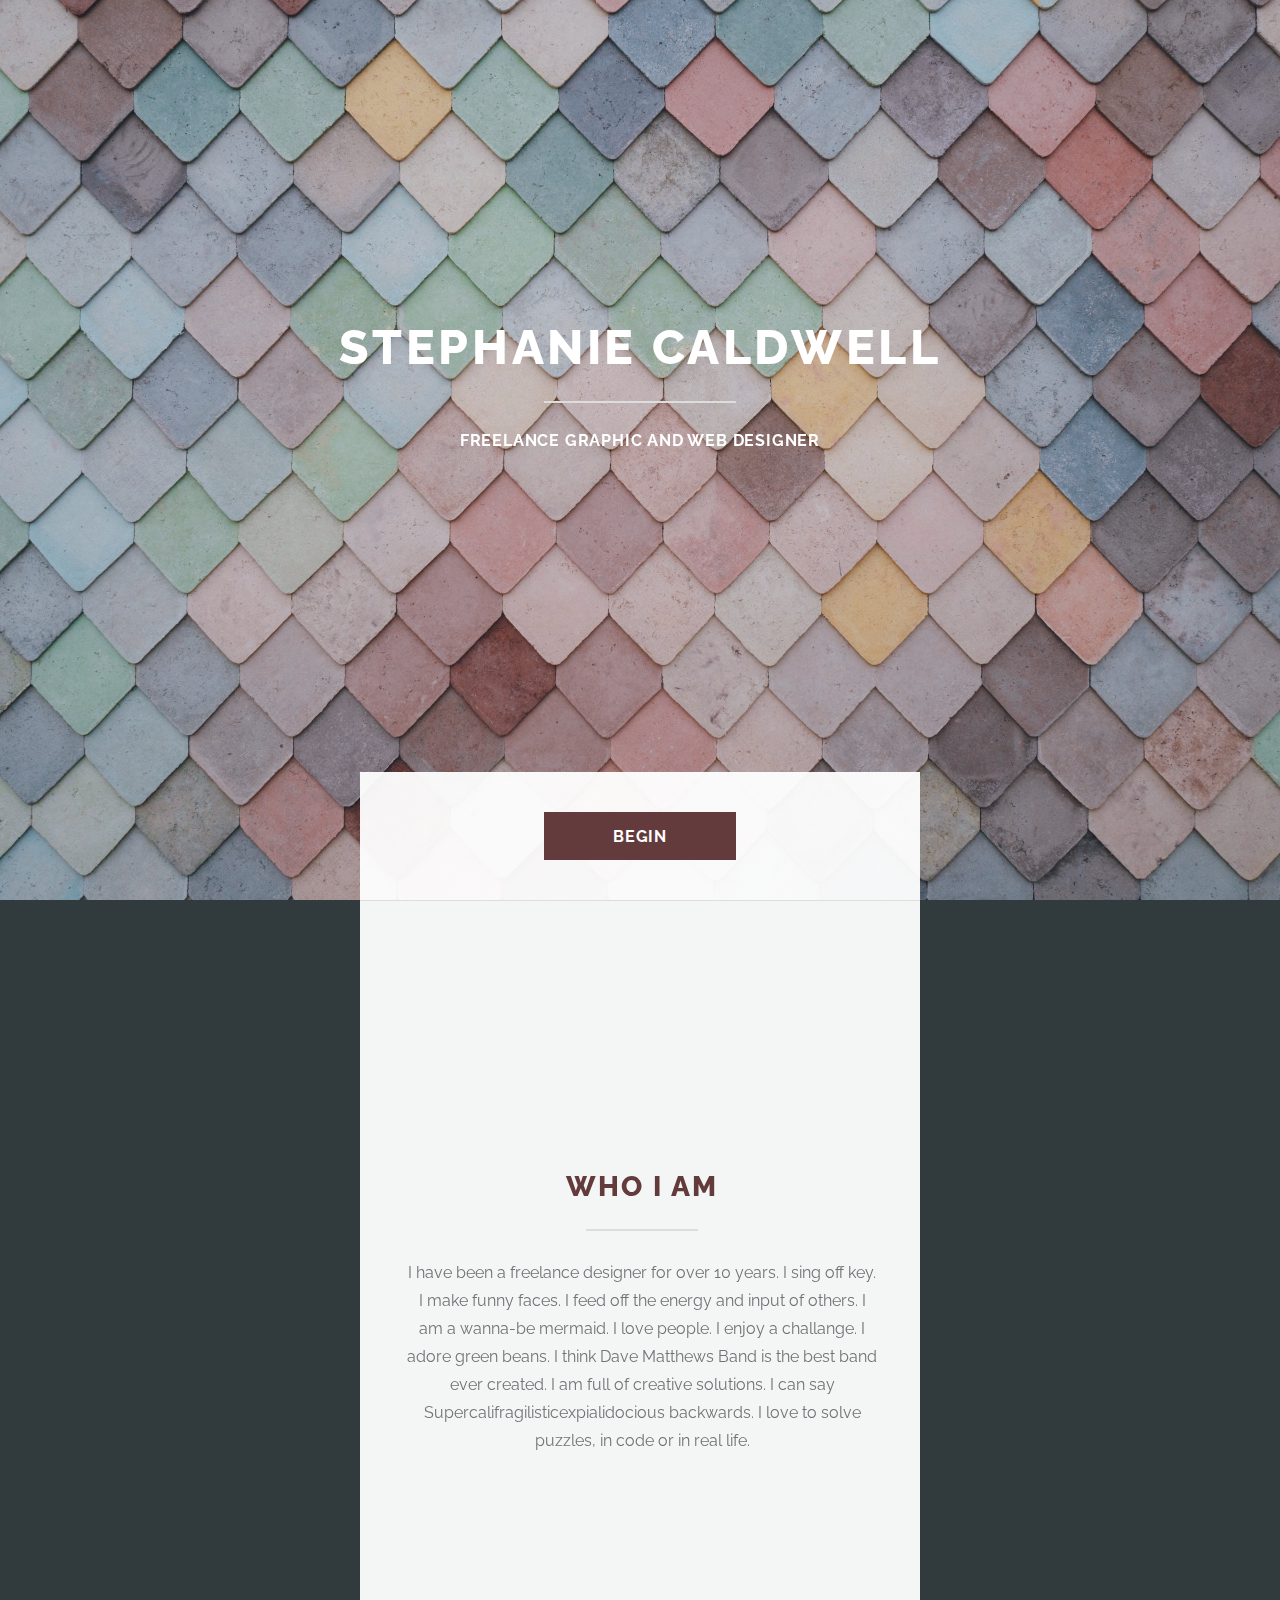
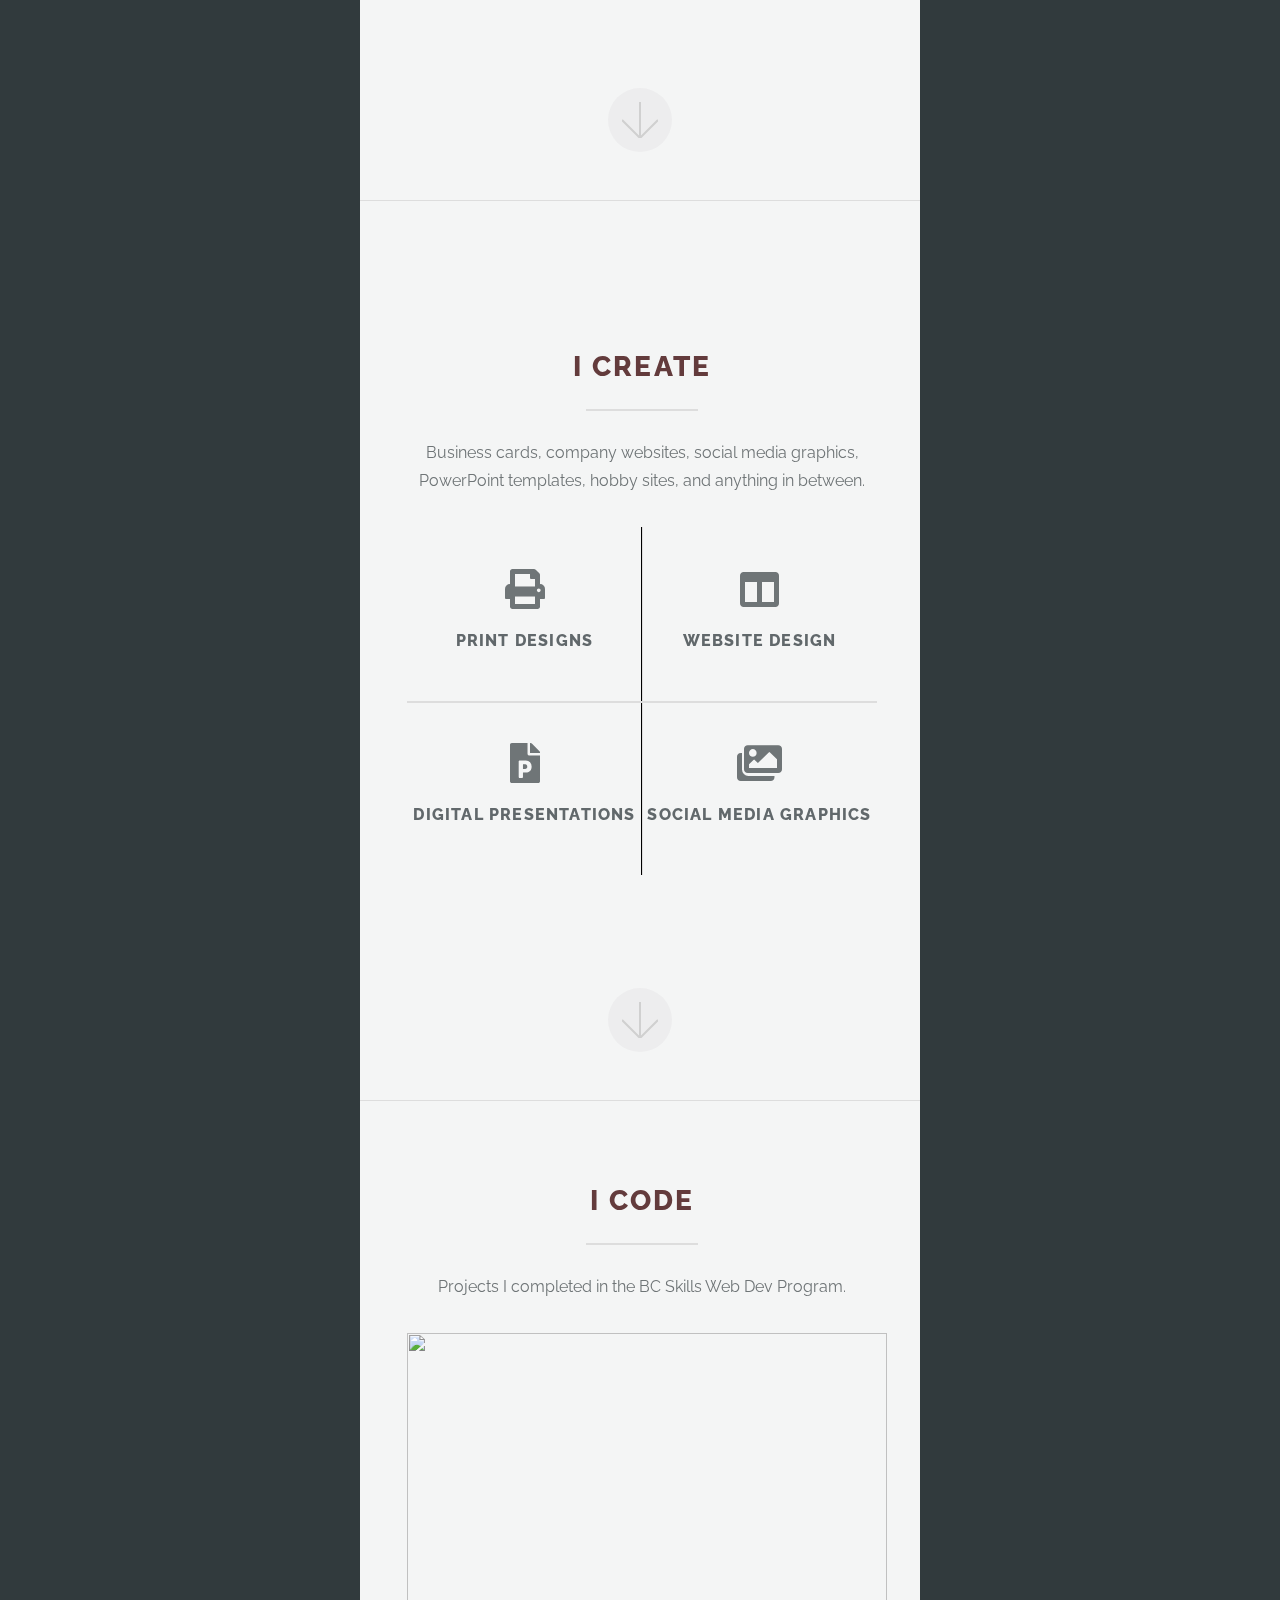
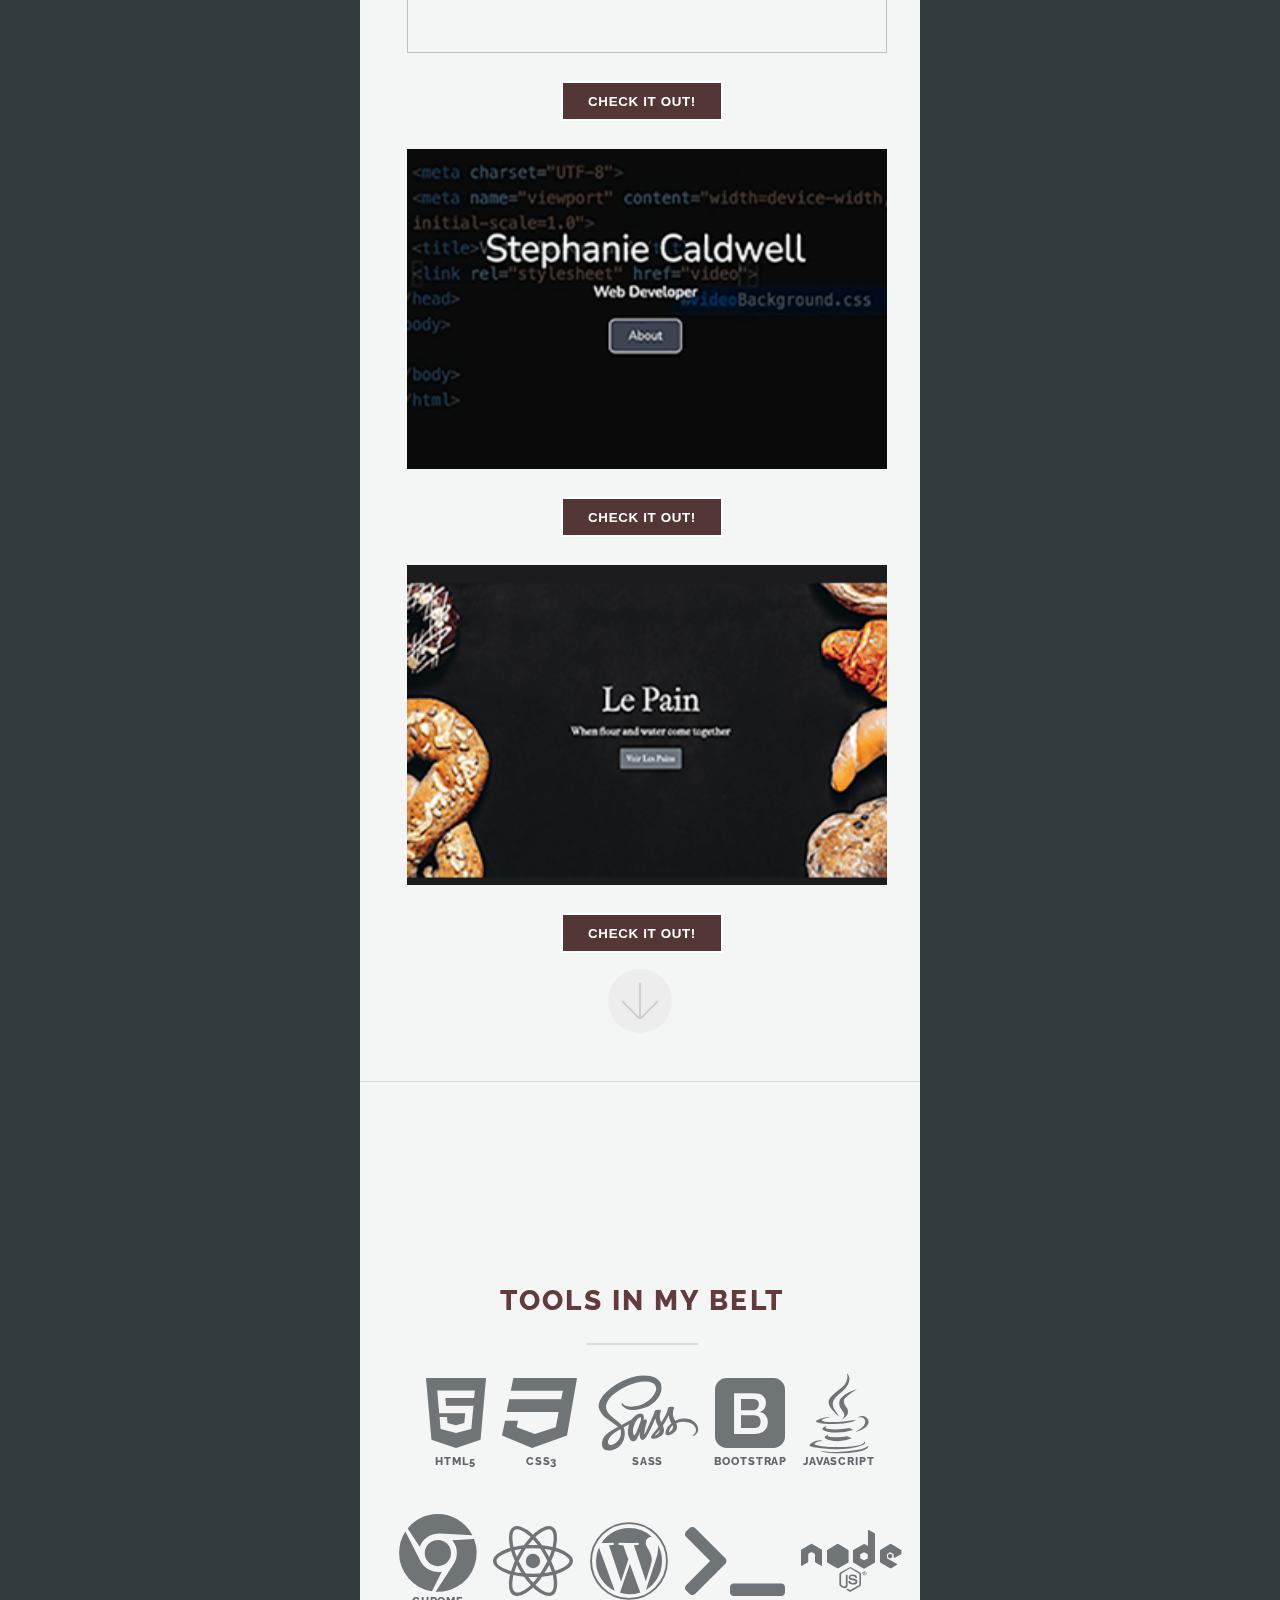
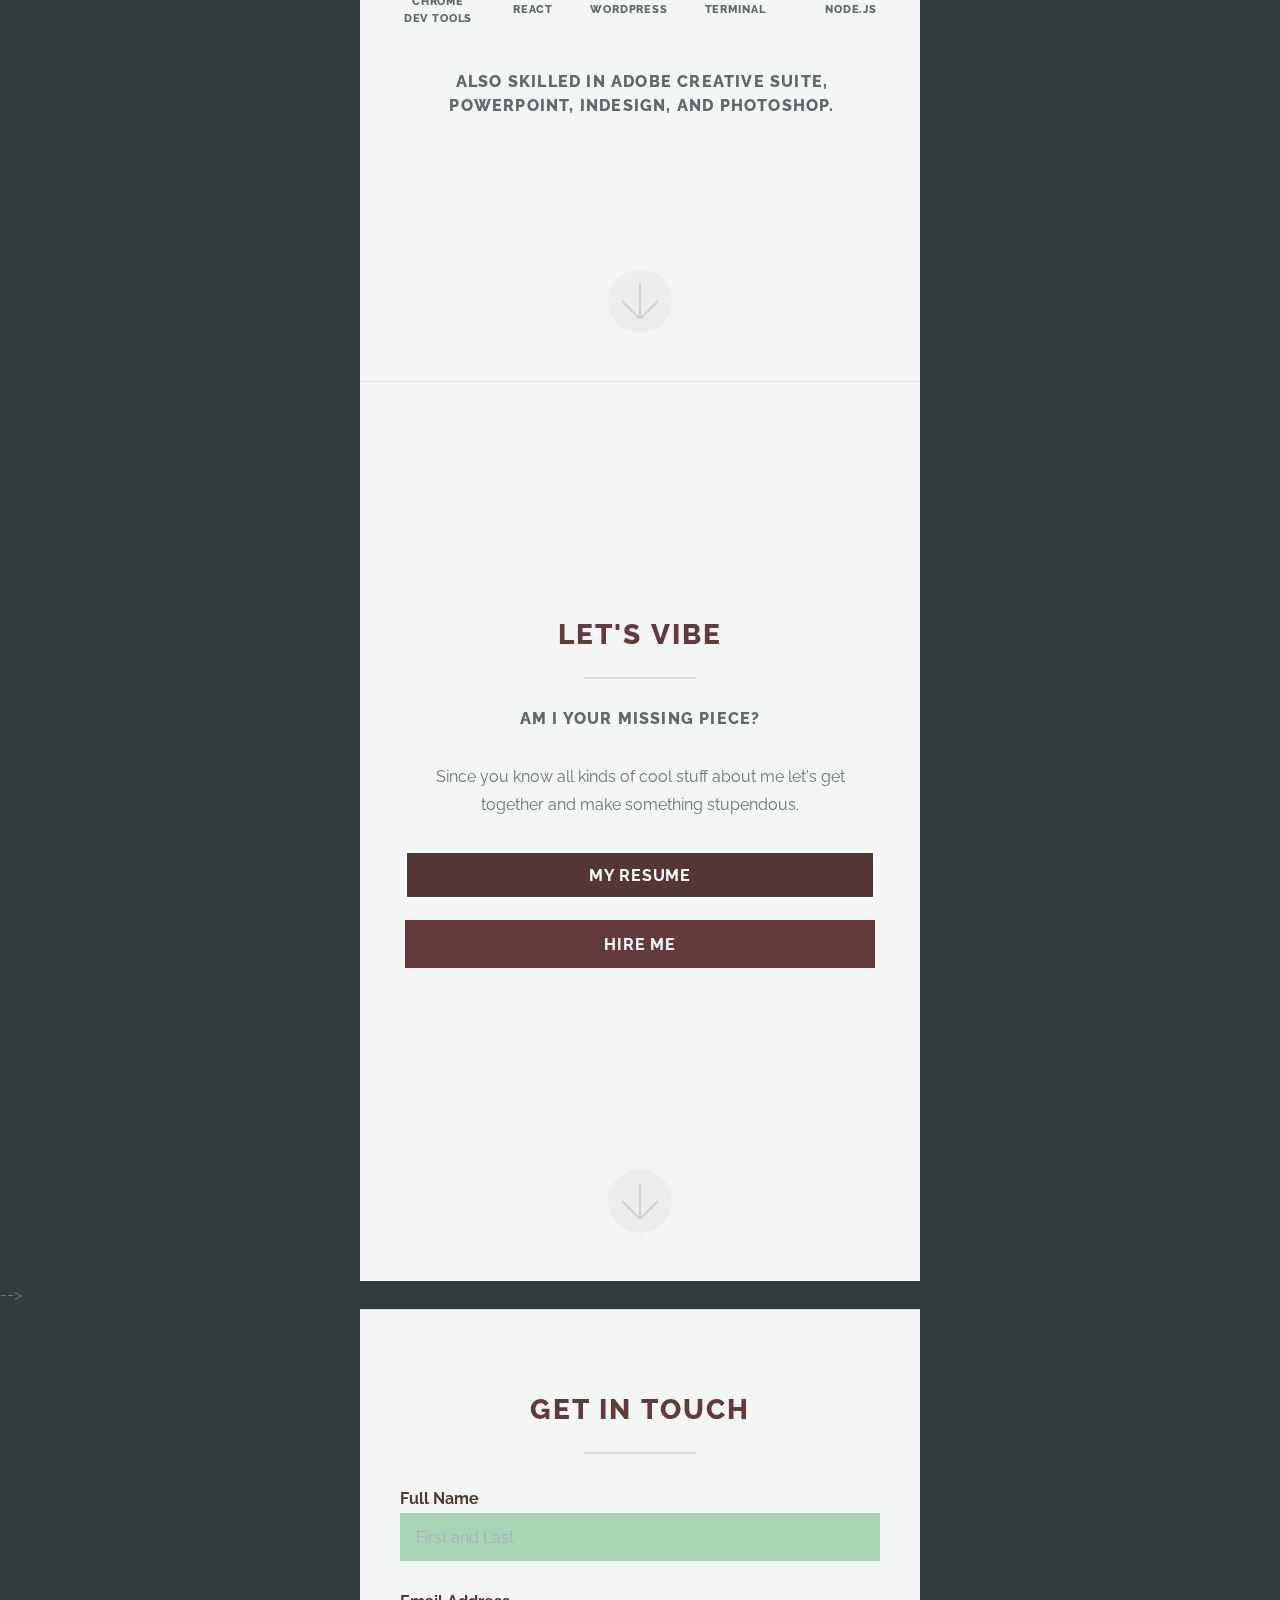
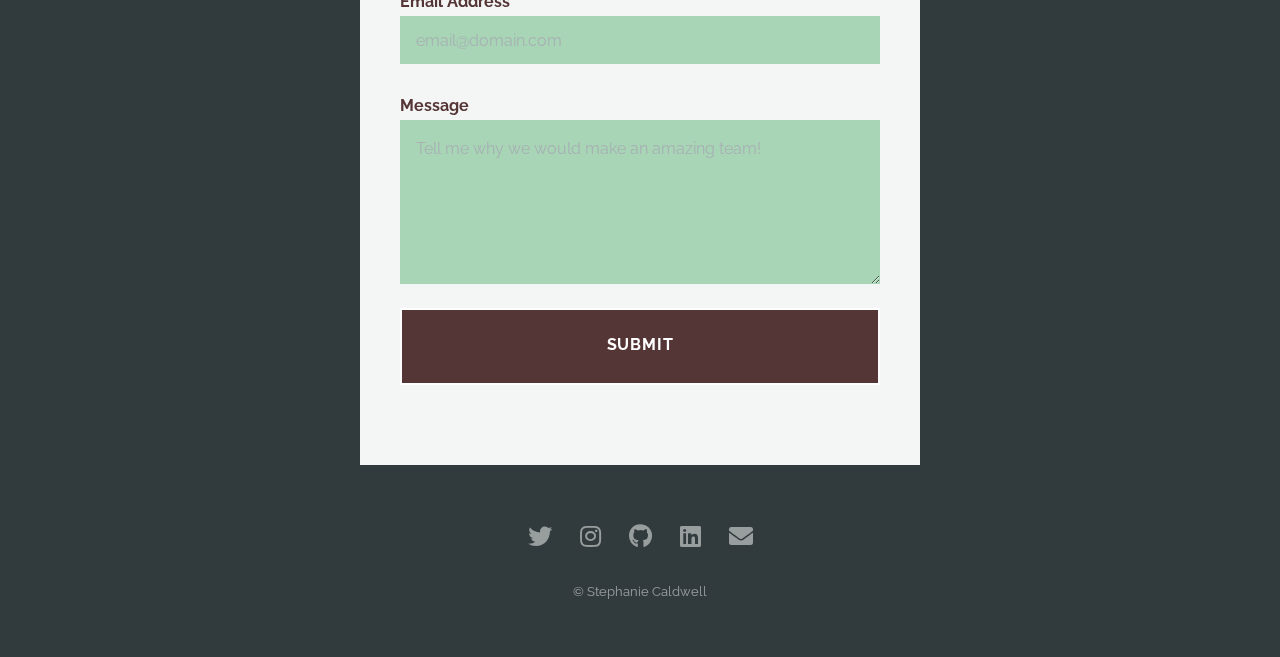
==== commit e8e66112: "Added Contact Form" ====
--- a/index.html
+++ b/index.html
@@ -45,7 +45,7 @@
 					<header class="major">
 						<h2>I Create</h2>
 					</header>
-					<p>Business cards, company websites, social media graphics, custom PowerPoint templates, hobby sites, and anything in between.</p>
+					<p>Business cards, company websites, social media graphics, PowerPoint templates, hobby sites, and anything in between.</p>
 					<ul class="icons-grid">
 						<li>
 							<span class="icon solid major fa-print"></span>
@@ -155,7 +155,56 @@
 						<header class="major">
 							<h2>Tools in my belt</h2>
 						</header>
-						<h3>HTML5, CSS3 , SASS , Bootstrap , JavaScript , Chrome Dev Tools , React , Wordpress , Terminal , Node.js , Express , MongoDB , SQL , Axios , Wordpress , Adobe Creative Suite</h3>
+						<div class="tools">
+							<!-- <ul class="icons-grid"> -->
+						<ul class="listItems">
+							<span class="fab fa-html5 fa-5x"></span>
+							<h6>HTML5</h6>
+						</ul>
+						<ul>
+							<span class="fab fa-css3 fa-5x"></span>
+							<h6>CSS3</h6>
+						</ul>
+						<ul>
+							<span class="fab fa-sass fa-5x"></span>
+							<h6>SASS</h6>
+						</ul>
+						<ul>
+							<span class="fab fa-bootstrap fa-5x"></span>
+							<h6>bootstrap</h6>
+						</ul>
+						<ul>
+							<span class="fab fa-java fa-5x"></span>
+							<h6>JavaScript</h6>
+						</ul>
+					</ul>
+						</div>
+						<div class="tools">
+							<!-- <ul class="icons-grid"> -->
+						<ul class="listItems">
+							<span class="fab fa-chrome fa-5x"></span>
+							<h6>Chrome Dev Tools</h6>
+						</ul>
+						<ul>
+							<span class="fab fa-react fa-5x"></span>
+							<h6>React</h6>
+						</ul>
+						<ul>
+							<span class="fab fa-wordpress fa-5x"></span>
+							<h6>Wordpress</h6>
+						</ul>
+						<ul>
+							<span class="fas fa-terminal fa-5x"></span>
+							<h6>Terminal</h6>
+						</ul>
+						<ul>
+							<span class="fab fa-node fa-5x"></span>
+							<h6>Node.js</h6>
+						</ul>
+					</ul>
+						</div>
+
+						<h3>Also skilled in Adobe Creative Suite, PowerPoint, InDesign, and PhotoShop.</h3>
 					</div>
 					<a href="#five" class="goto-next scrolly">Next</a>
 				</div>
@@ -393,7 +442,130 @@
 					<header class="major">
 						<h2>Get in touch</h2>
 					</header>
-					<form  action="mailto:stephcaldwell97@gmail.com" method="post" enctype="text/plain">
+					<form id="fs-frm" name="simple-contact-form" accept-charset="utf-8" action="https://formspree.io/f/xayawjwn" method="post">
+  <fieldset id="fs-frm-inputs">
+    <label for="full-name"> Full Name</label>
+    <input type="text" name="name" id="full-name" placeholder="First and Last" required="">
+    <label for="email-address">Email Address</label>
+    <input type="email" name="_replyto" id="email-address" placeholder="email@domain.com" required="">
+    <label for="message">Message</label>
+    <textarea rows="5" name="message" id="message" placeholder="Tell me why we would make an amazing team!" required=""></textarea>
+    <input type="hidden" name="_subject" id="email-subject" value="Contact Form Submission">
+  </fieldset>
+  <input type="submit" value="Submit">
+</form><style>/* reset */
+#fs-frm input,
+#fs-frm select,
+#fs-frm textarea,
+#fs-frm fieldset,
+#fs-frm optgroup,
+#fs-frm label,
+#fs-frm #card-element:disabled {
+  font-family: inherit;
+  font-size: 100%;
+  color: rgb(83,54,53);
+  border: none;
+  border-radius: 0;
+  display: block;
+  width: 100%;
+  padding: 0;
+  margin: 0;
+  -webkit-appearance: none;
+  -moz-appearance: none;
+}
+#fs-frm label,
+#fs-frm legend,
+#fs-frm ::placeholder {
+  font-size: auto;
+  color:rgba(83,54,53,1)
+  margin-bottom: .5rem;
+  padding-top: .2rem;
+  display: flex;
+  align-items: baseline;
+}
+
+/* border, padding, margin, width */
+#fs-frm input,
+#fs-frm select,
+#fs-frm textarea,
+#fs-frm #card-element {
+  border: 0px solid rgba(83,54,53,.2);
+  background-color: rgba(158,209,175,0.9);
+  padding: .75em 1rem;
+  margin-bottom: 1.5rem;
+}
+#fs-frm input:focus,
+#fs-frm select:focus,
+#fs-frm textarea:focus {
+  background-color: white;
+  outline-style: solid;
+  outline-width: thin;
+  outline-color: rgb(255, 255, 255);
+  outline-offset: -1px;
+}
+#fs-frm [type="text"],
+#fs-frm [type="email"] {
+  width: 100%;
+}
+#fs-frm [type="button"],
+#fs-frm [type="submit"],
+#fs-frm [type="reset"] {
+  width: 100;
+  cursor: pointer;
+  -webkit-appearance: button;
+  -moz-appearance: button;
+  appearance: button;
+  background-color: rgb(83,54,53);
+  text-align: center;
+  }
+#fs-frm [type="button"]:focus,
+#fs-frm [type="submit"]:focus,
+#fs-frm [type="reset"]:focus {
+  outline: none;
+}
+#fs-frm [type="submit"],
+#fs-frm [type="reset"] {
+  margin-bottom: 0;
+  padding-bottom: 65px;
+}
+#fs-frm select {
+  text-transform: none;
+}
+
+#fs-frm [type="checkbox"] {
+  -webkit-appearance: checkbox;
+  -moz-appearance: checkbox;
+  appearance: checkbox;
+  display: inline-block;
+  width: auto;
+  margin: 0 .5em 0 0 !important;
+}
+
+#fs-frm [type="radio"] {
+  -webkit-appearance: radio;
+  -moz-appearance: radio;
+  appearance: radio;
+}
+
+/* address, locale */
+#fs-frm fieldset.locale input[name="city"],
+#fs-frm fieldset.locale select[name="state"],
+#fs-frm fieldset.locale input[name="postal-code"] {
+  display: inline;
+}
+#fs-frm fieldset.locale input[name="city"] {
+  width: 52%;
+}
+#fs-frm fieldset.locale select[name="state"],
+#fs-frm fieldset.locale input[name="postal-code"] {
+  width: 20%;
+}
+#fs-frm fieldset.locale input[name="city"],
+#fs-frm fieldset.locale select[name="state"] {
+  margin-right: 3%;
+}
+</style>
+					<!-- <form  action="mailto:stephcaldwell97@gmail.com" method="post" enctype="text/plain">
 						<div class="row gtr-uniform">
 							<div class="col-6 col-12-xsmall"><input type="text" name="name" id="name" placeholder="Name" /></div>
 							<div class="col-6 col-12-xsmall"><input type="email" name="email" id="email" placeholder="Email" /></div>
@@ -404,7 +576,7 @@
 								</ul>
 							</div>
 						</div>
-					</form>
+					</form> -->
 				</div>
 				<footer>
 					<ul class="icons">
--- a/assets/css/main.css
+++ b/assets/css/main.css
@@ -3186,4 +3186,14 @@
 		margin-left: auto;
 		margin-right: auto;
 		width: 50%;
-	  }+	  }
+
+	  .tools {
+		  display: flex;
+		  justify-content: center;
+		  align-items: center;
+	  }
+
+	  .class {
+		display: block;
+	}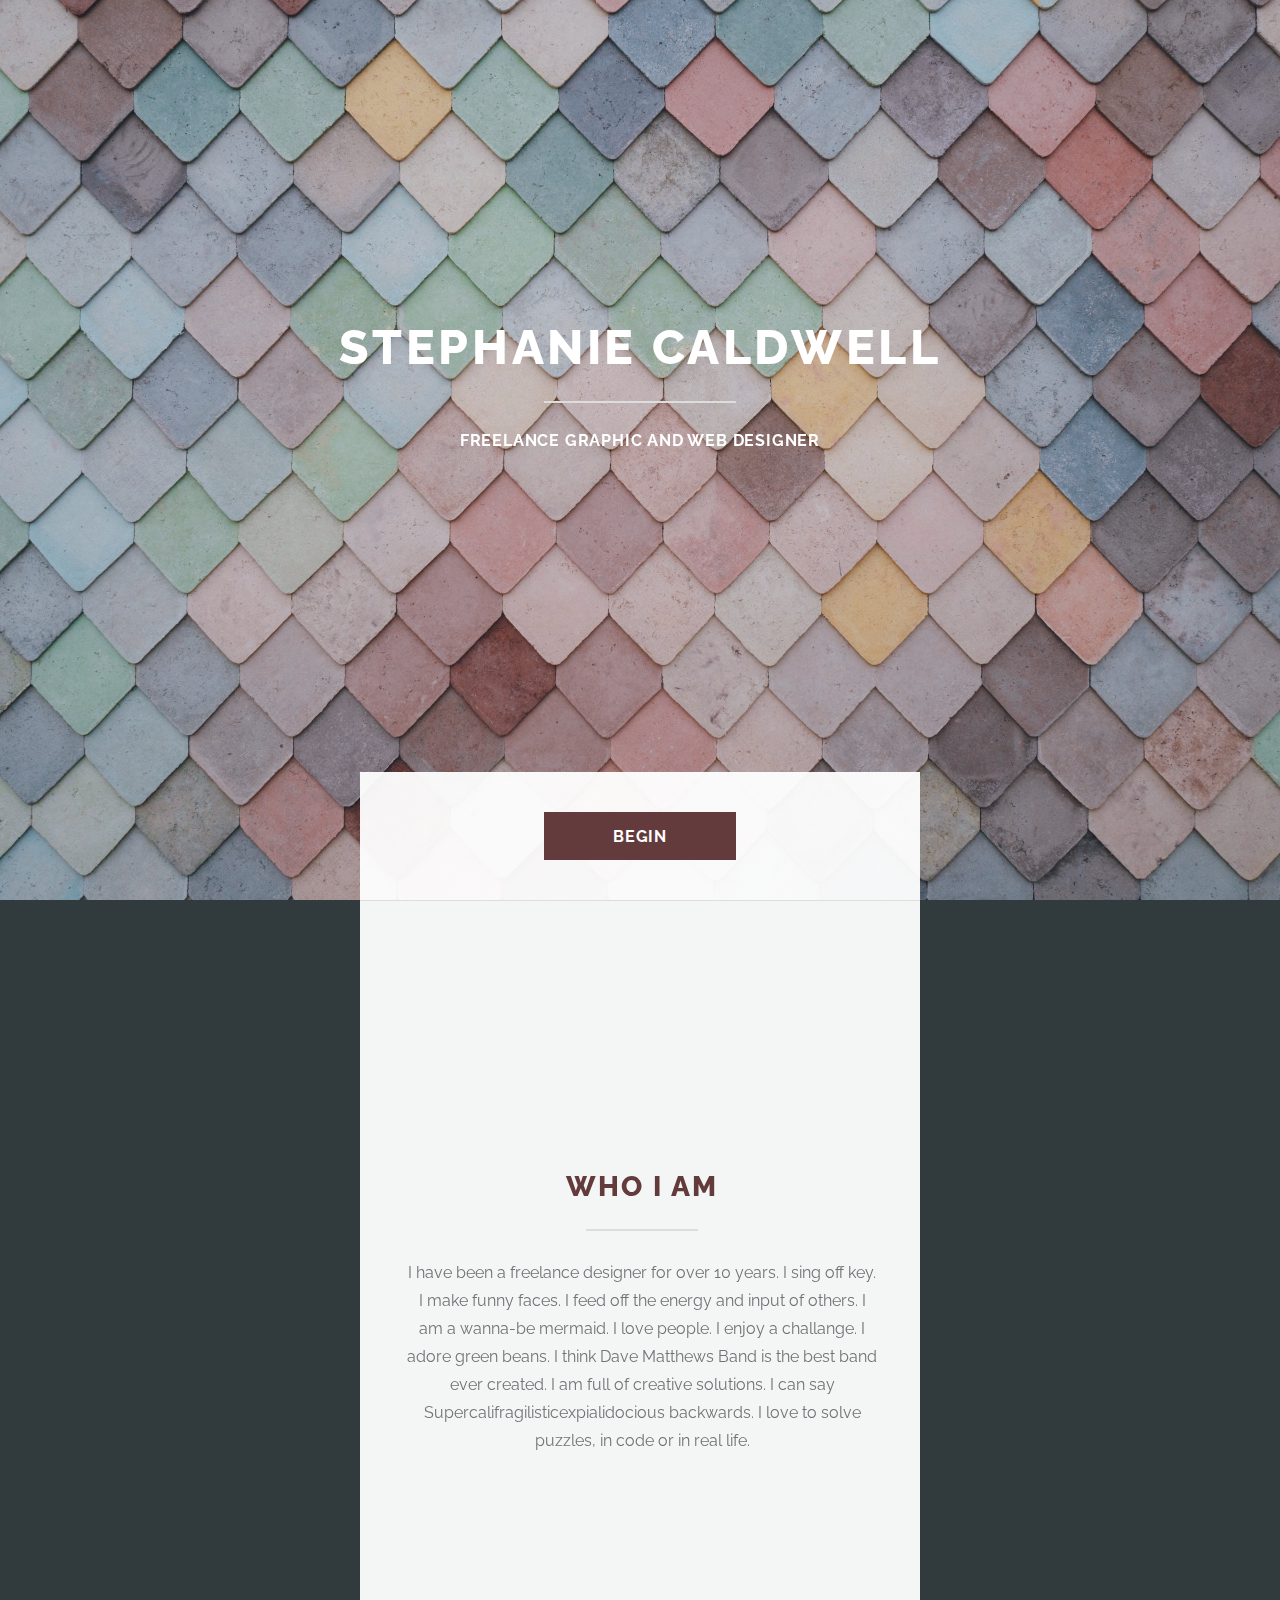
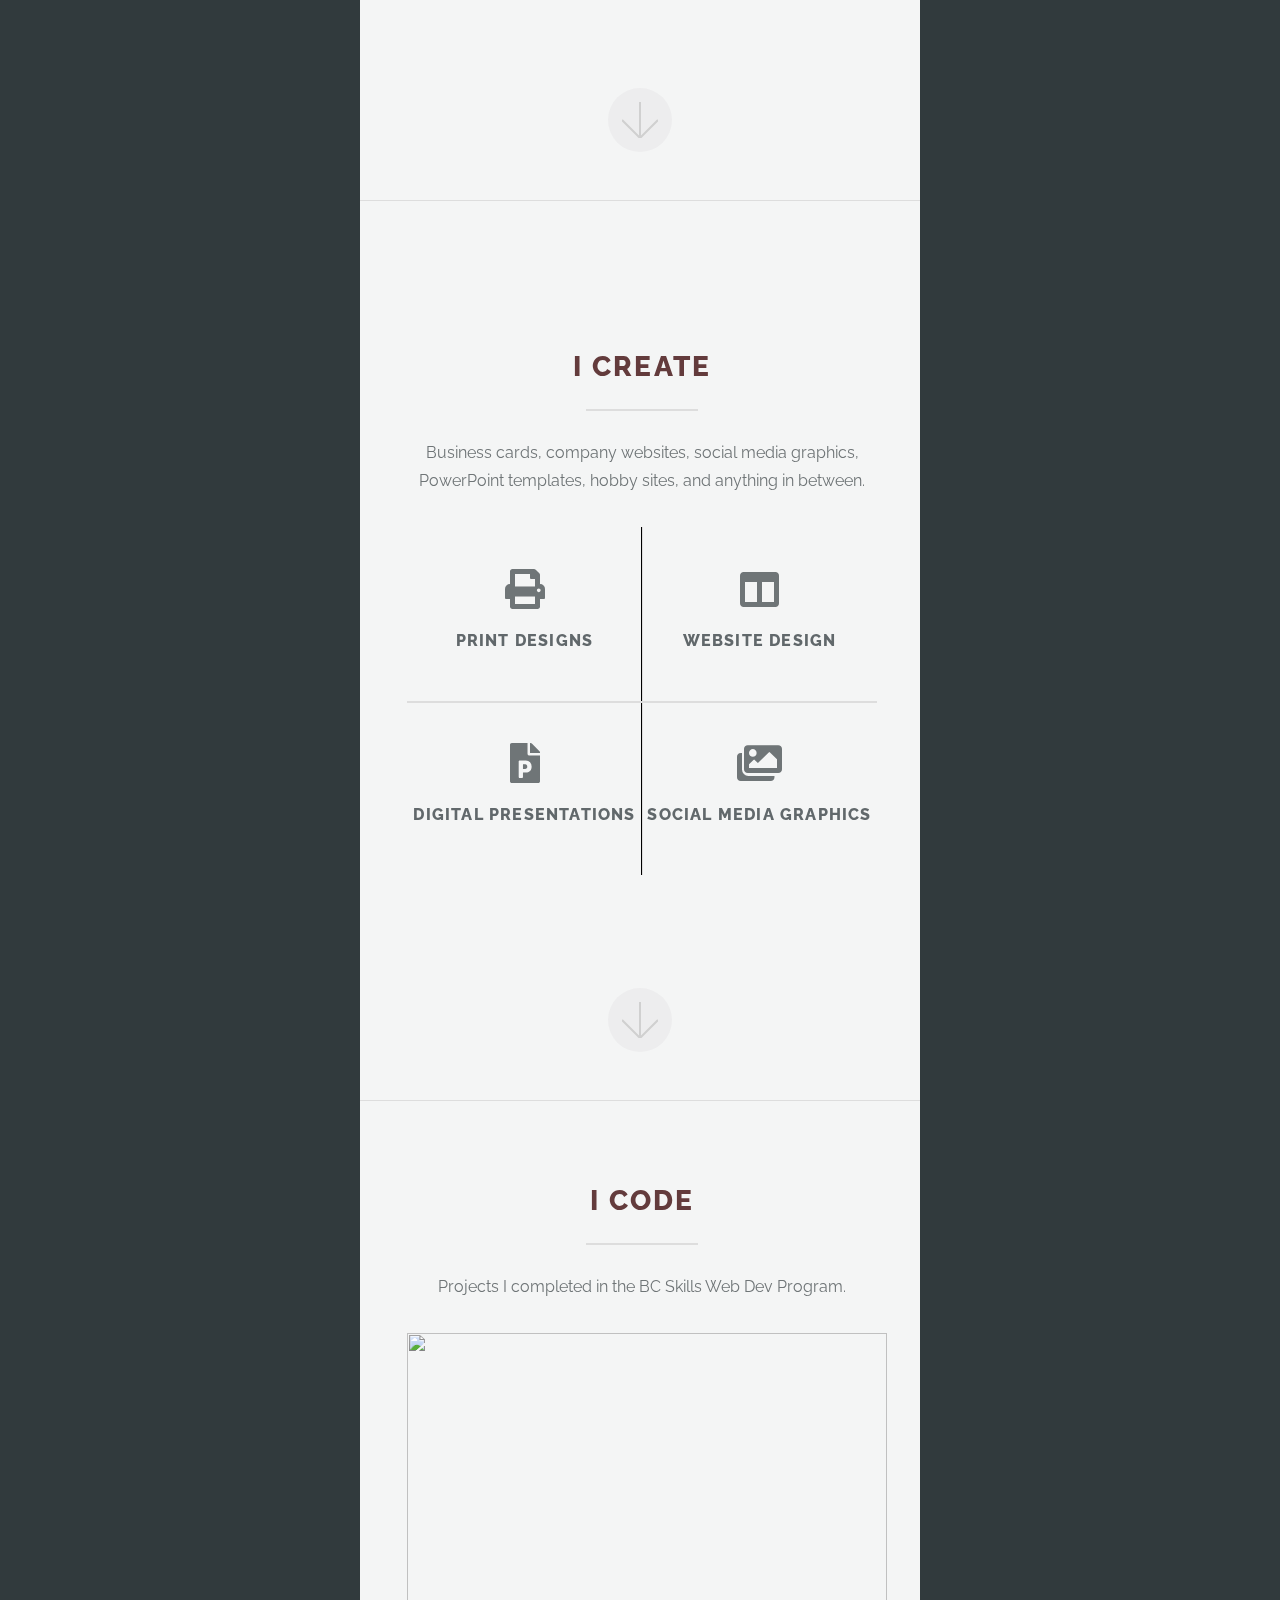
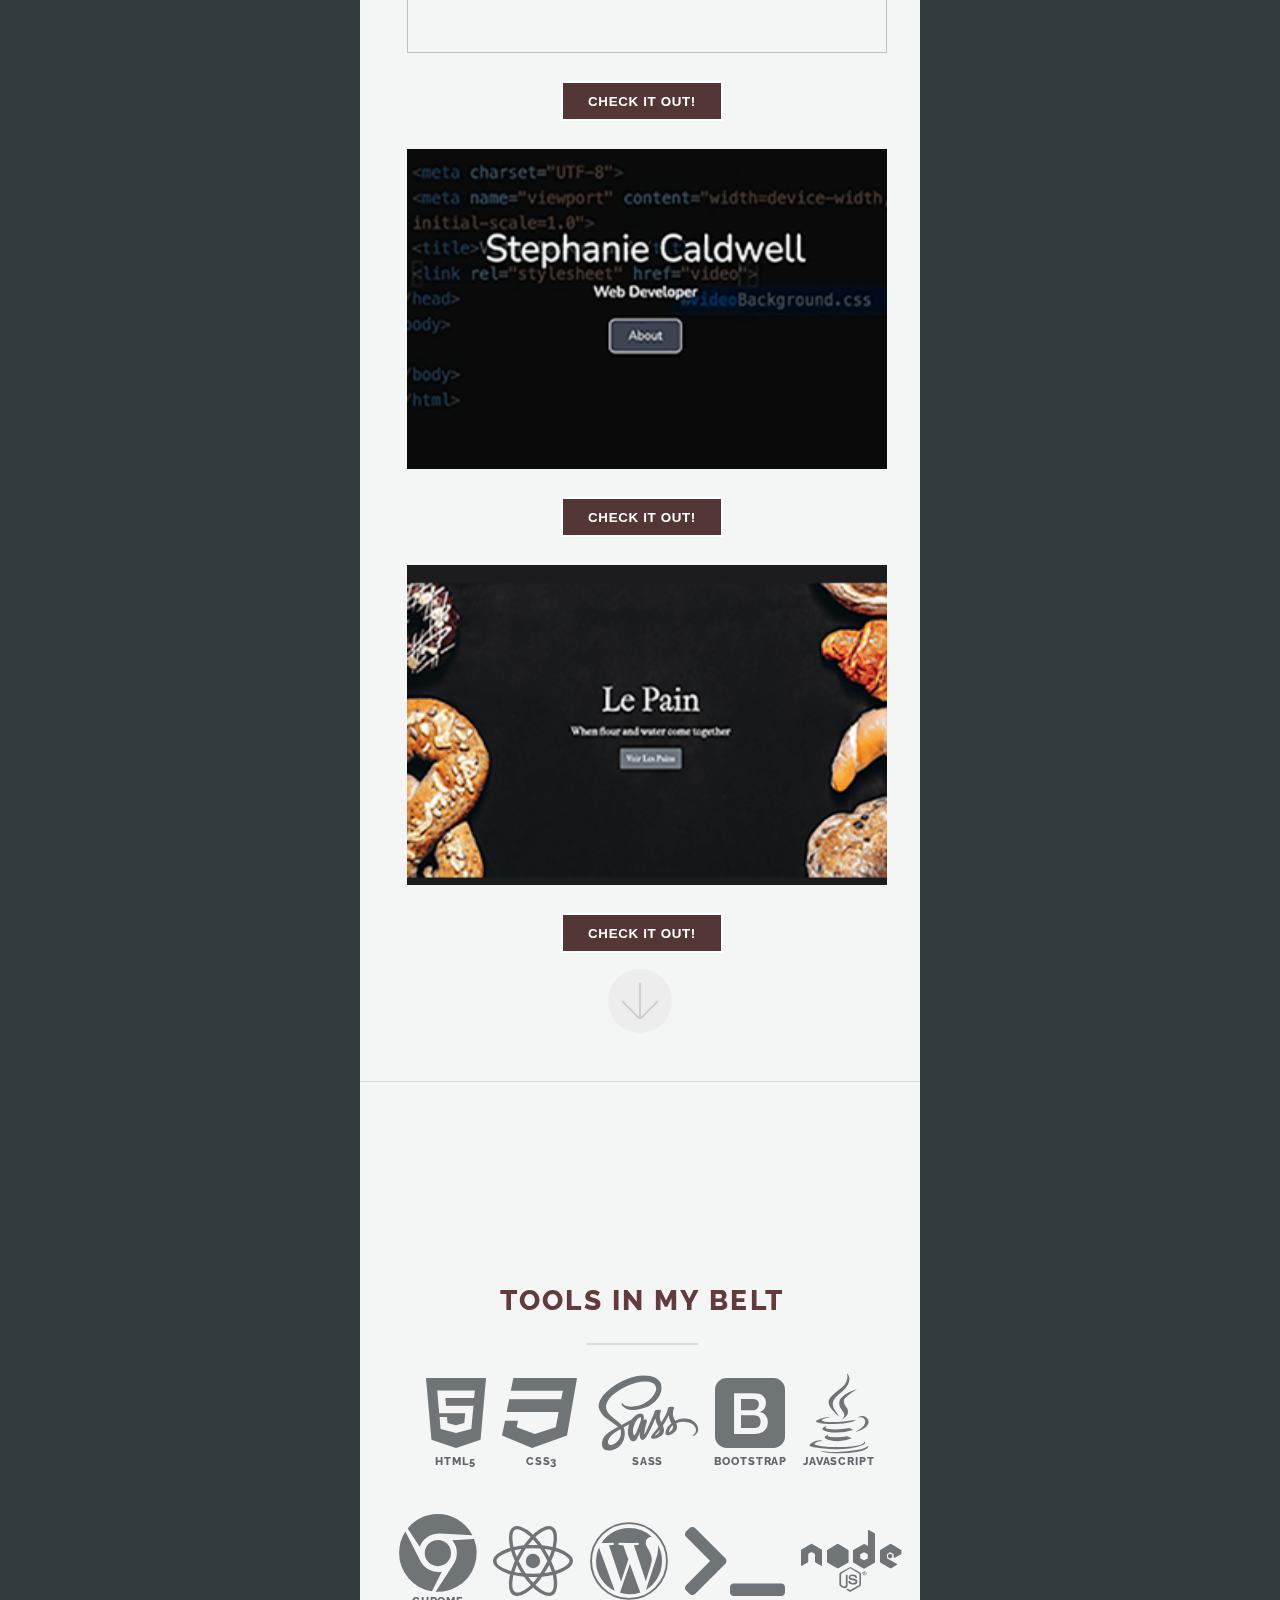
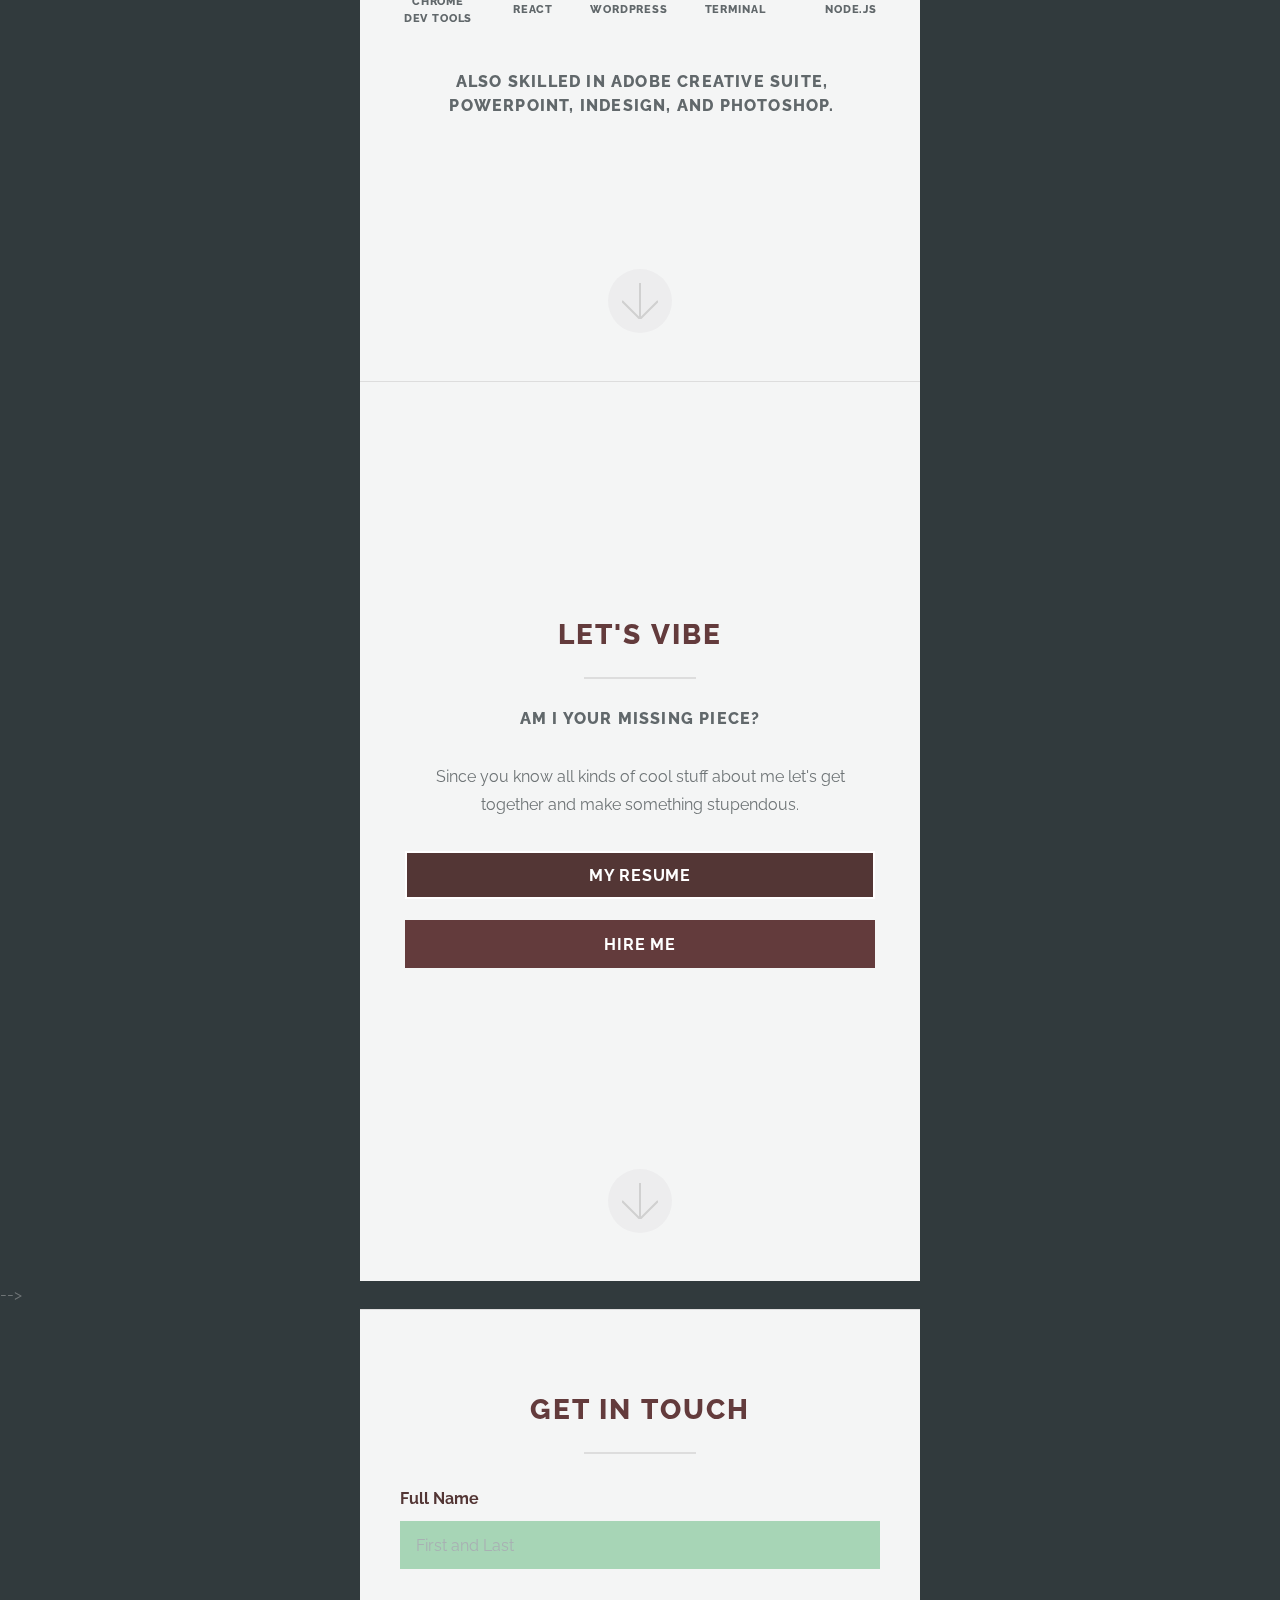
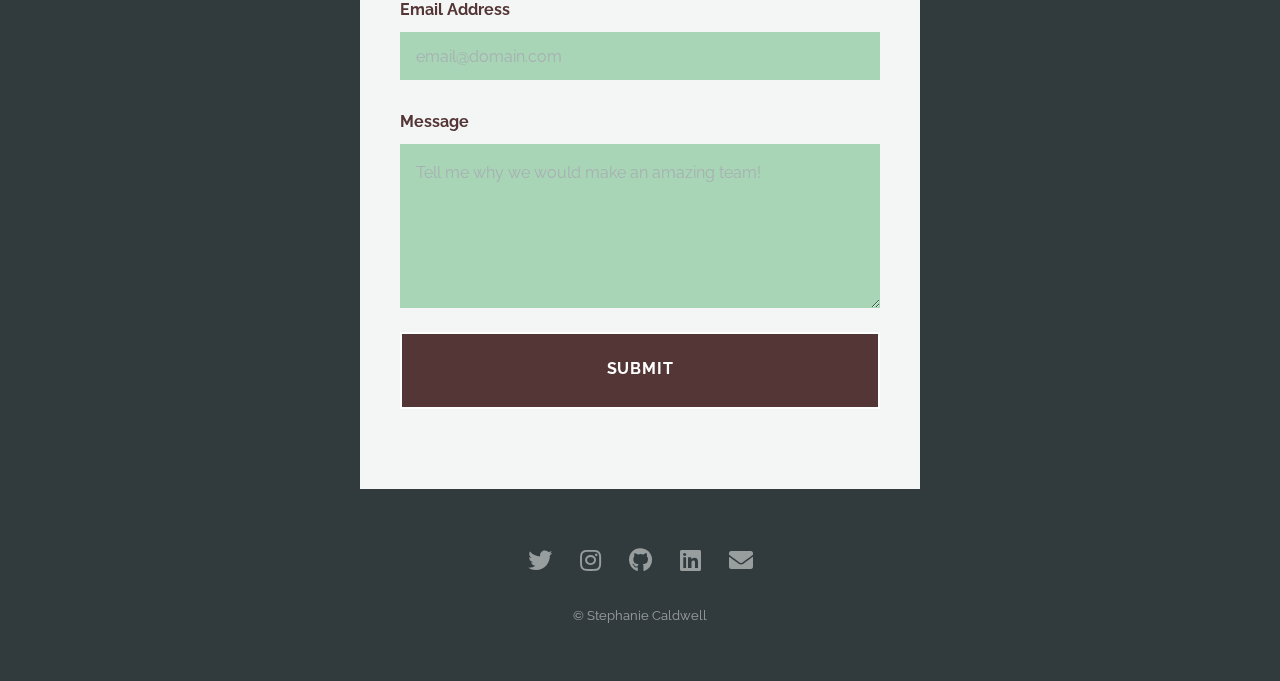
==== commit 95154c11: "added contact form" ====
--- a/index.html
+++ b/index.html
@@ -477,7 +477,7 @@
 #fs-frm legend,
 #fs-frm ::placeholder {
   font-size: auto;
-  color:rgba(83,54,53,1)
+  color:rgba(83,54,53,1);
   margin-bottom: .5rem;
   padding-top: .2rem;
   display: flex;
--- a/assets/css/main.css
+++ b/assets/css/main.css
@@ -2566,7 +2566,7 @@
 	width: auto;
 	height: auto;
 	object-fit: contain;
-	overflow-inline: ;
+	
 }
 .codeImages
 {
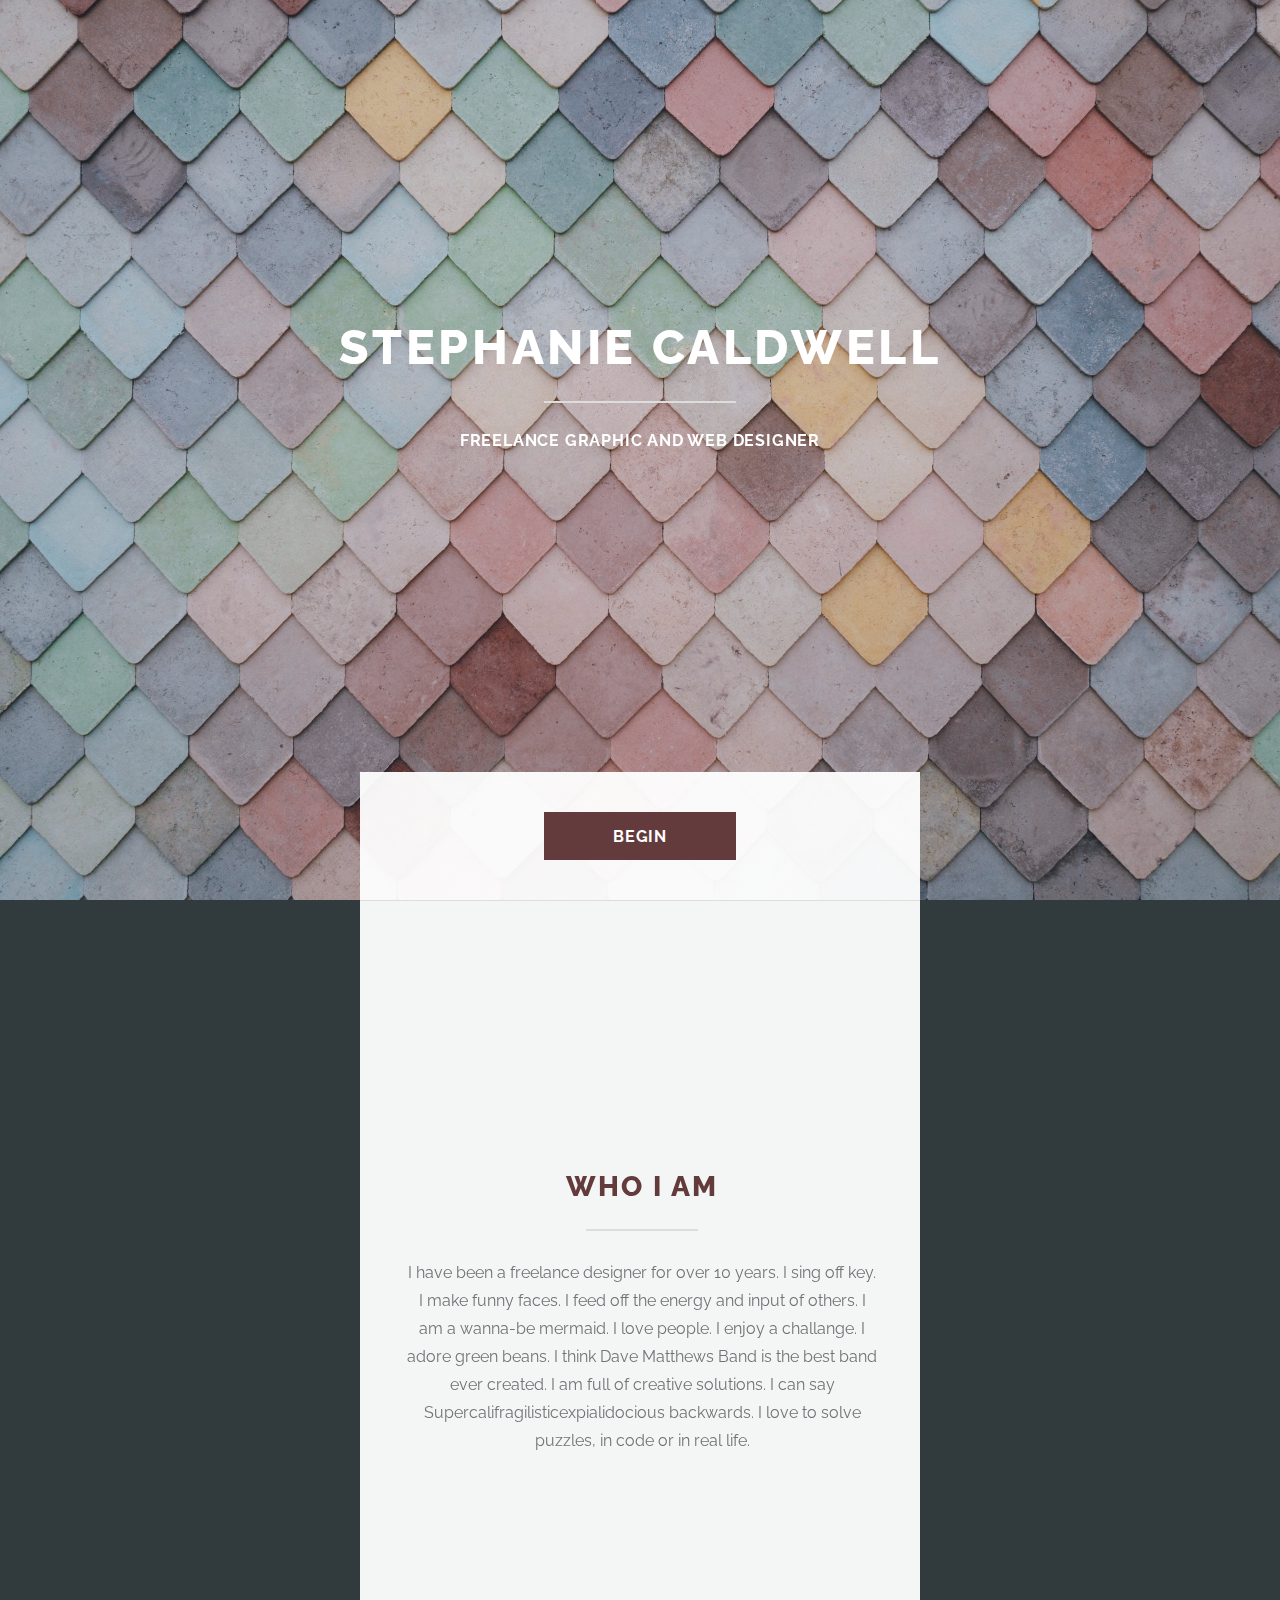
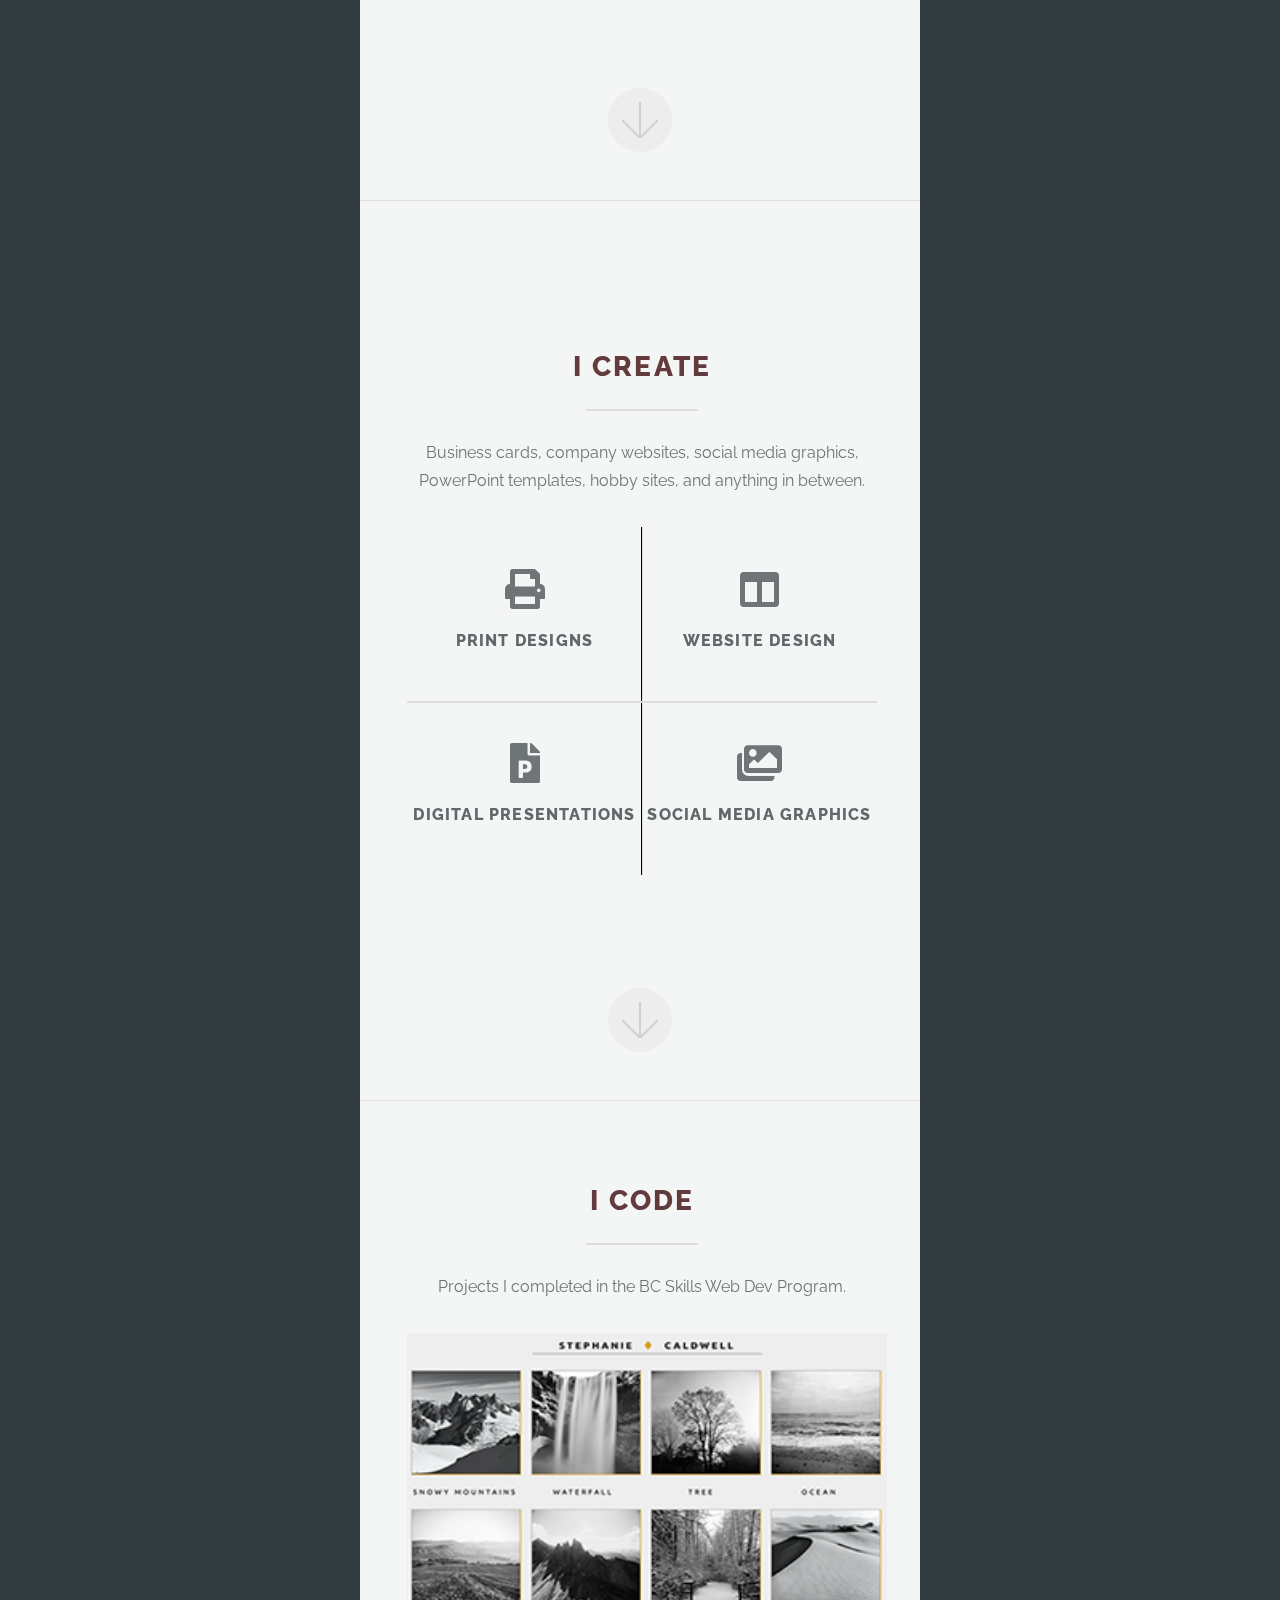
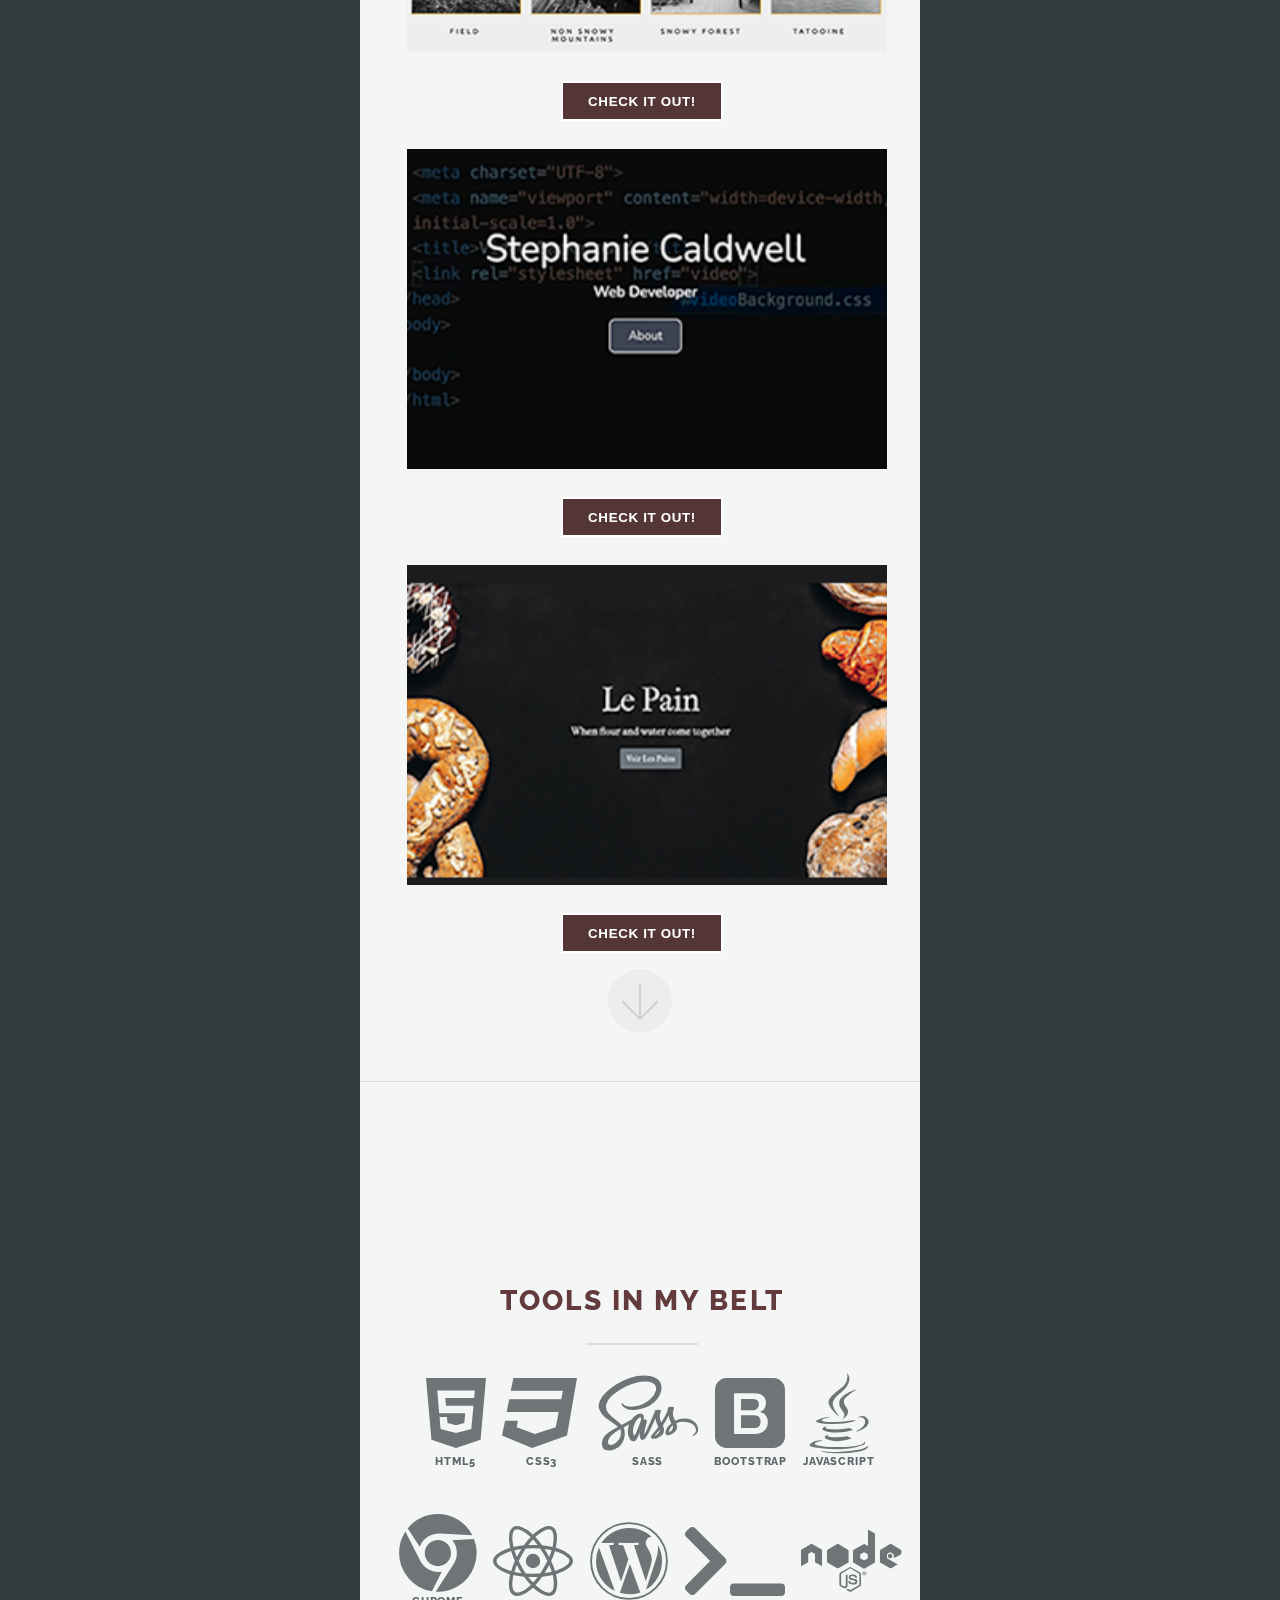
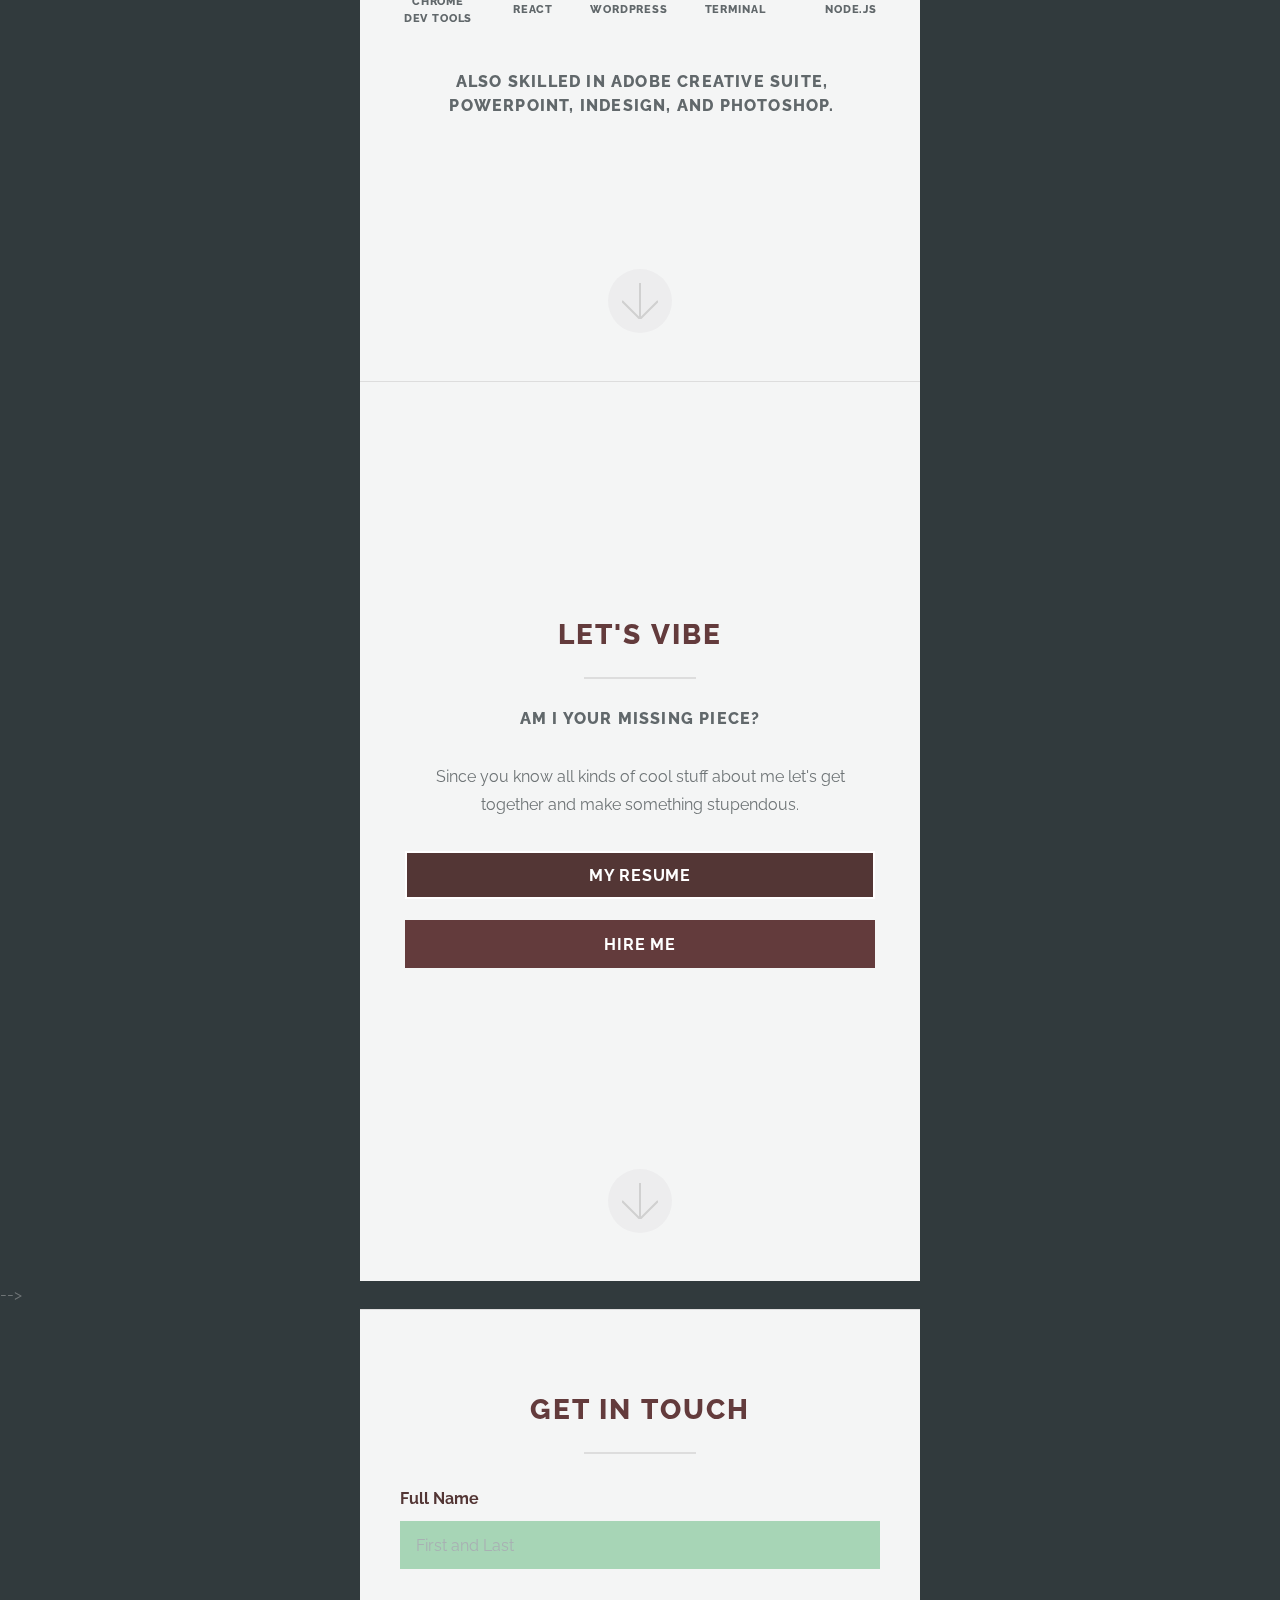
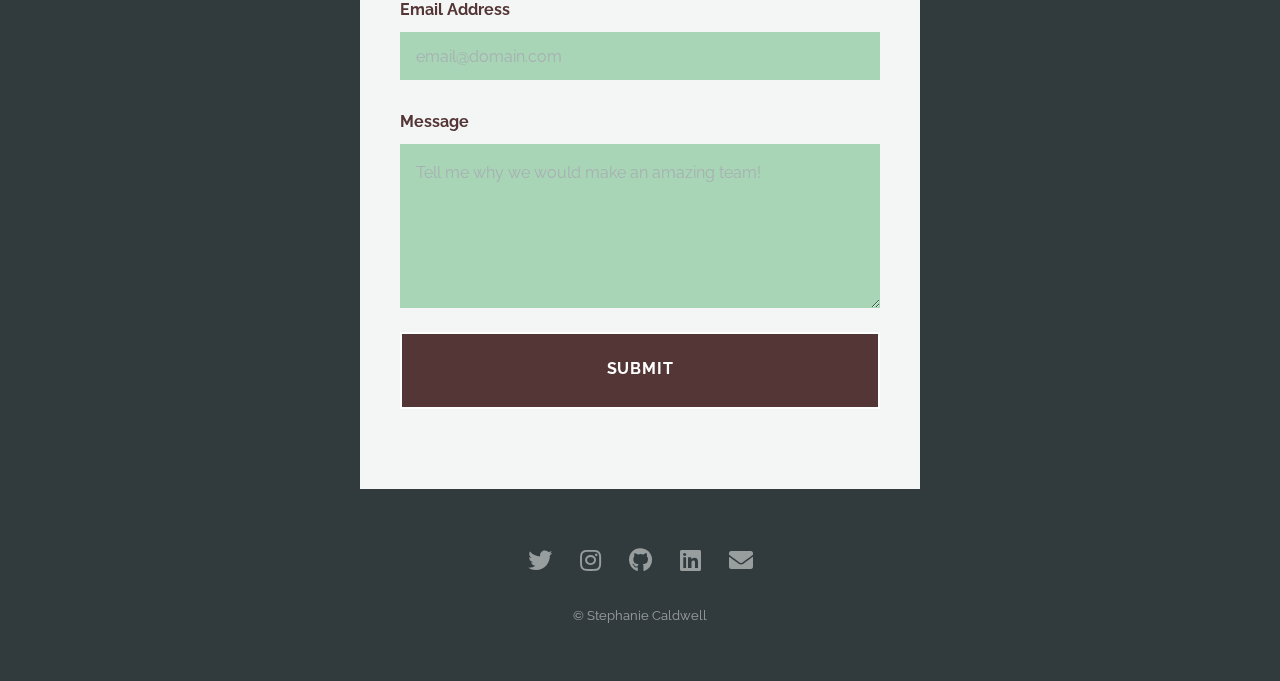
==== commit b45e5452: "html changes" ====
--- a/index.html
+++ b/index.html
@@ -81,7 +81,7 @@
 					<!-- <div class="projects"> -->
 						<div id="project1">
 							<a href="PhotoSite-main/index.html" target="_blank">
-						<img id="photo" src="images/photosite.png" alt="" class= "center"> 
+						<img id="photo" src="images/PhotoSite.png" alt="Photo Site Image" class= "center"> 
 								<br>
 								<button class="btn btn-success">Check it out!</button></a>
 			<br>
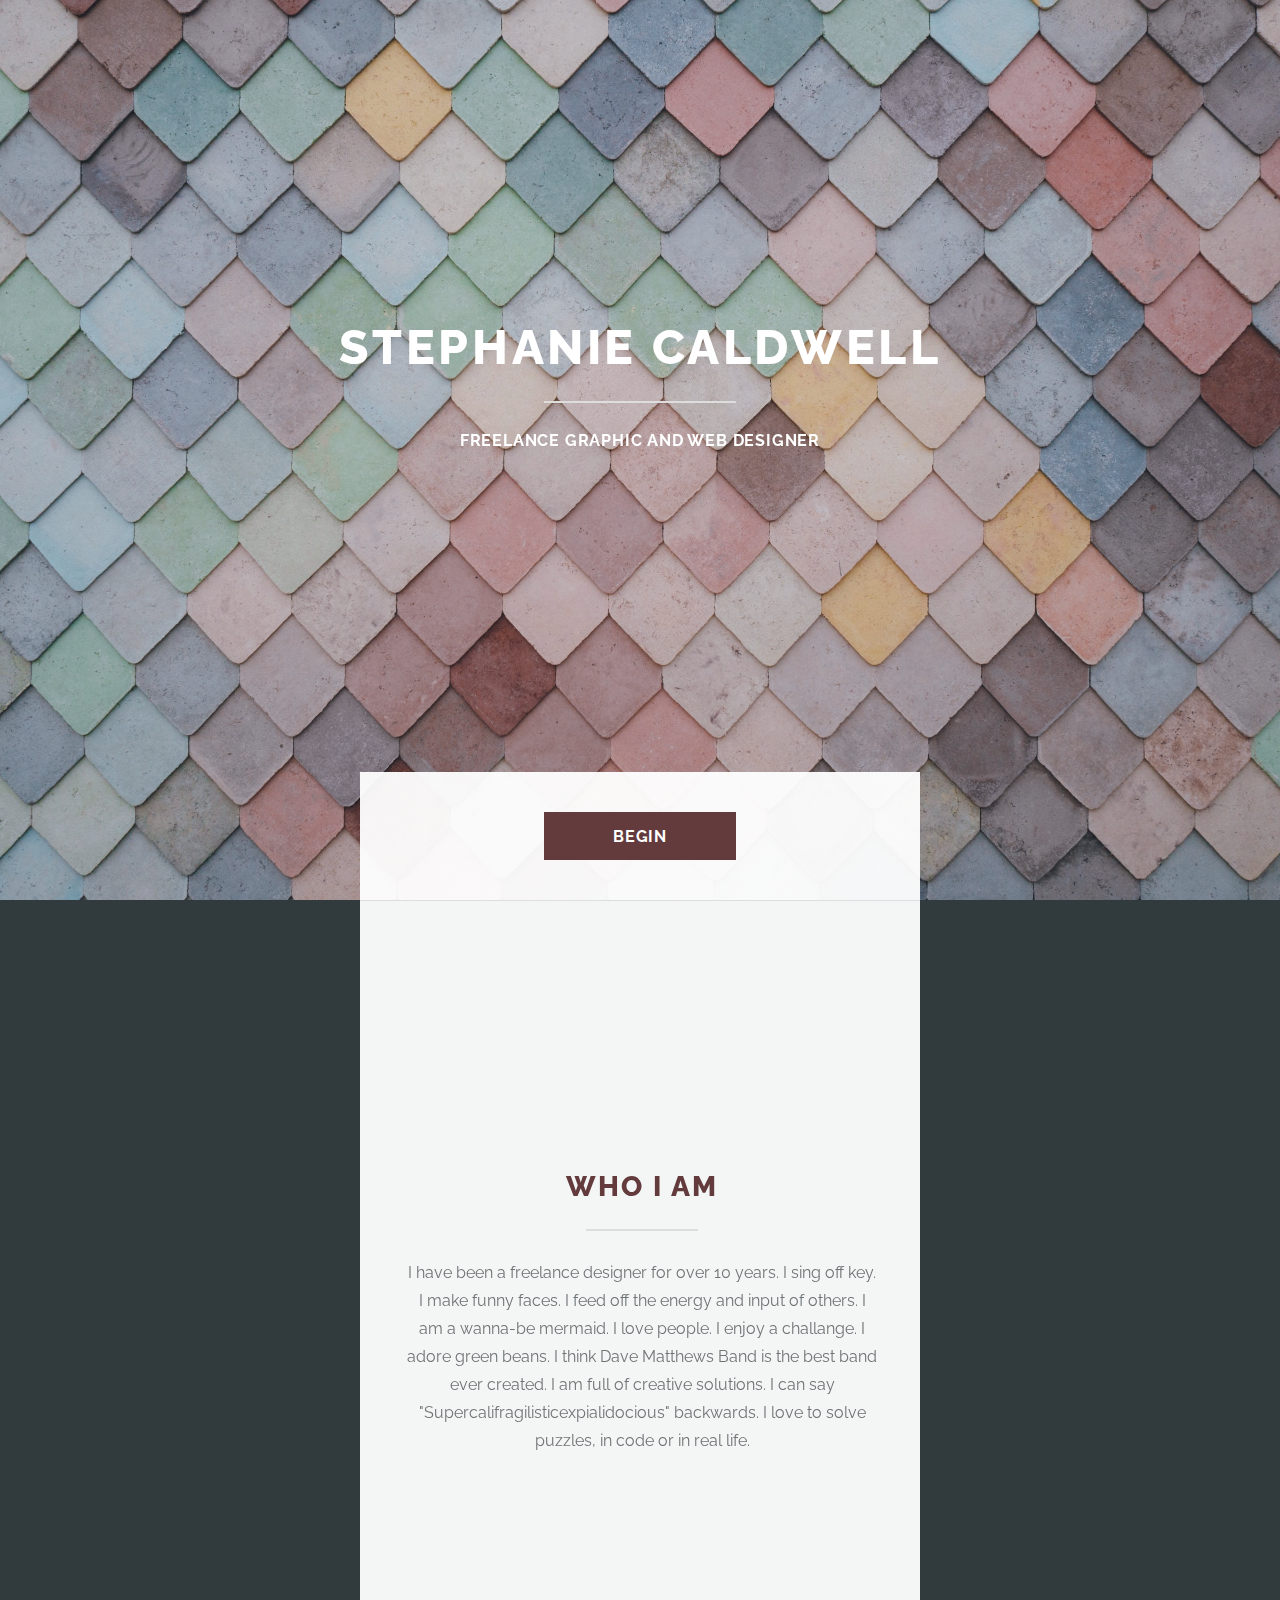
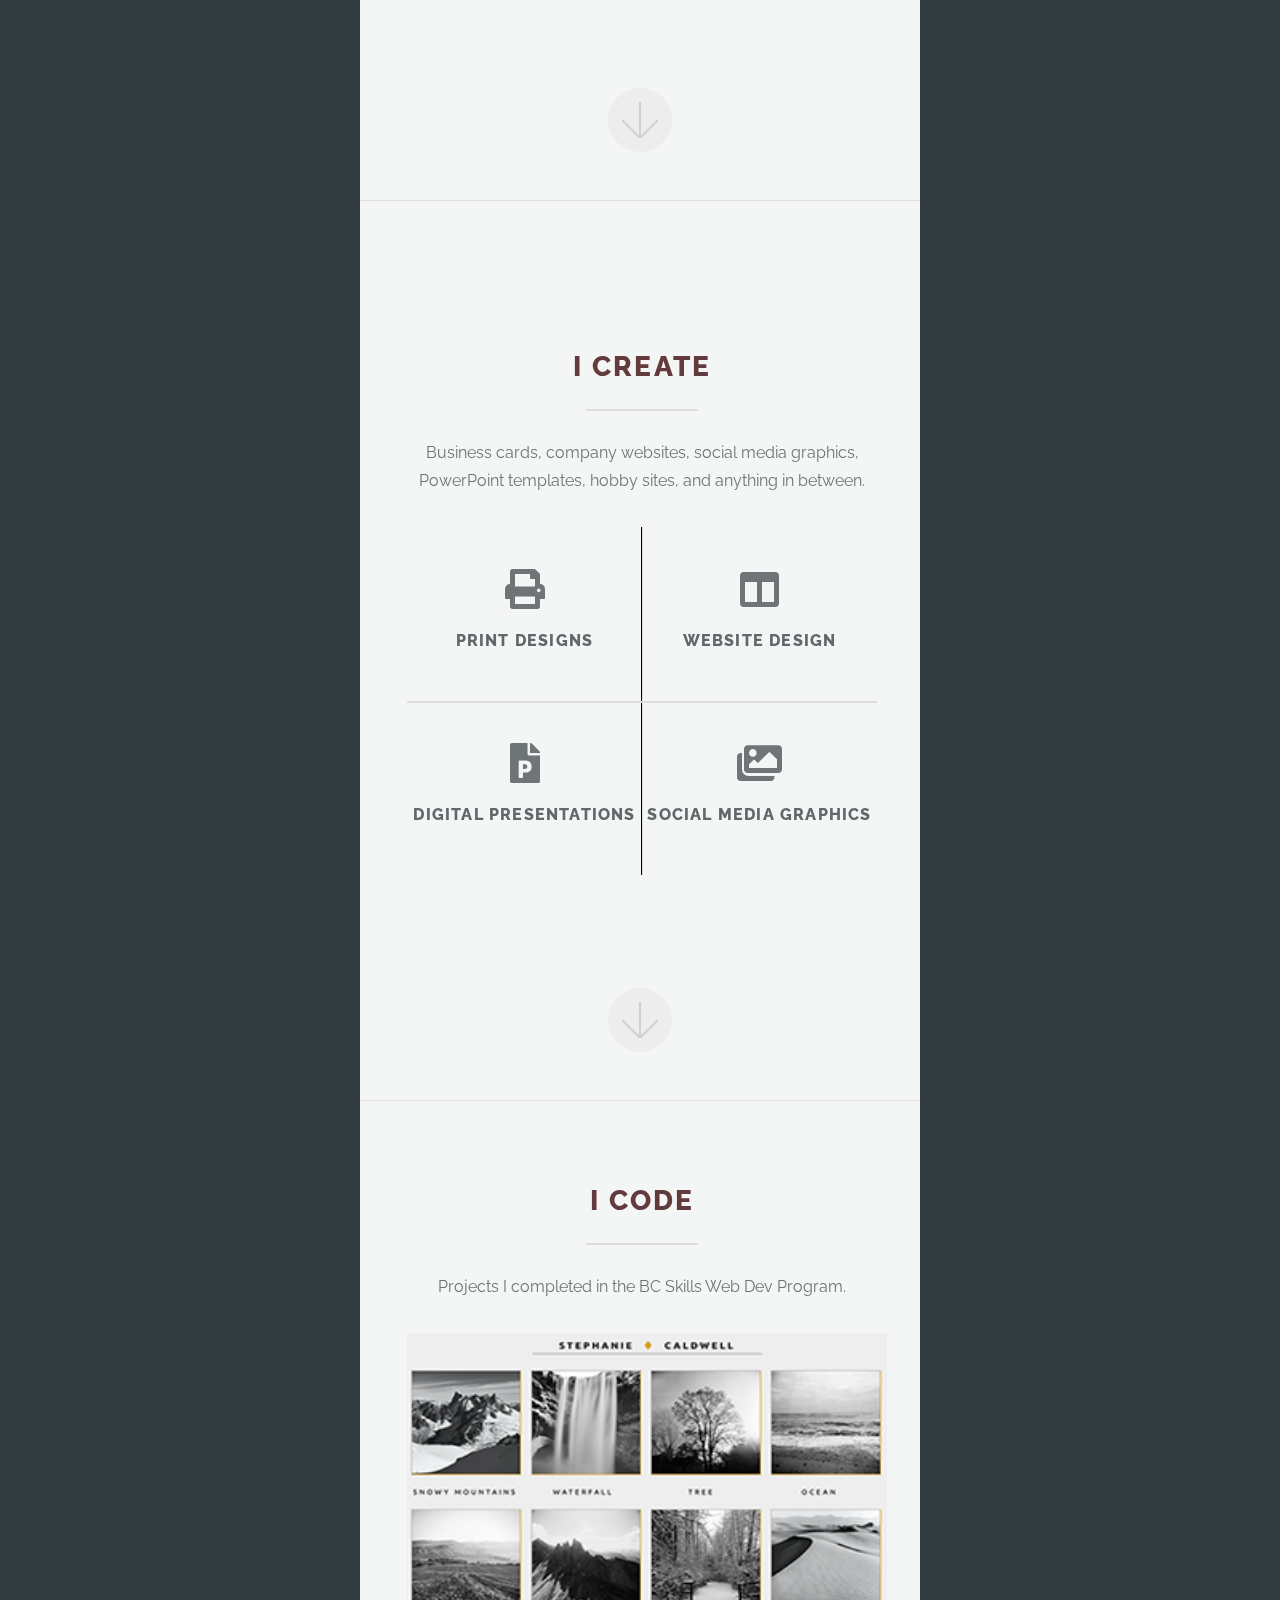
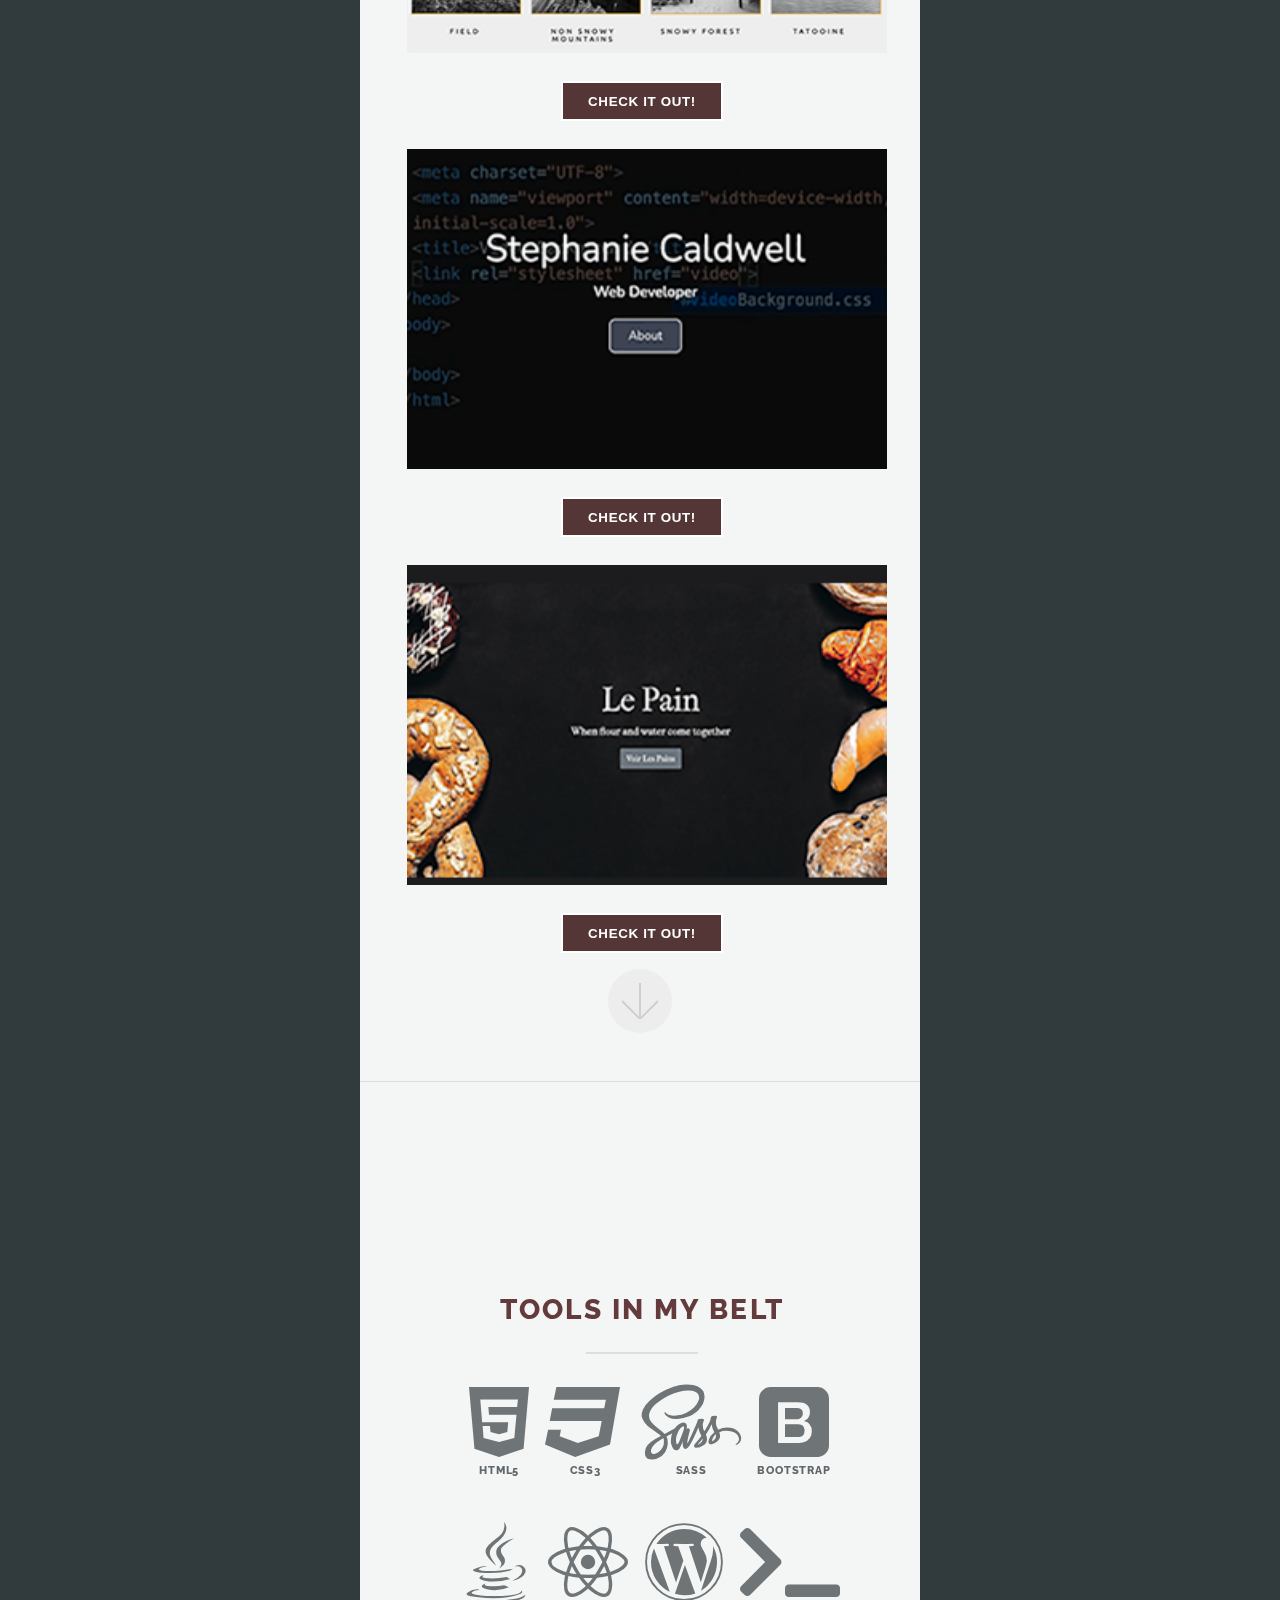
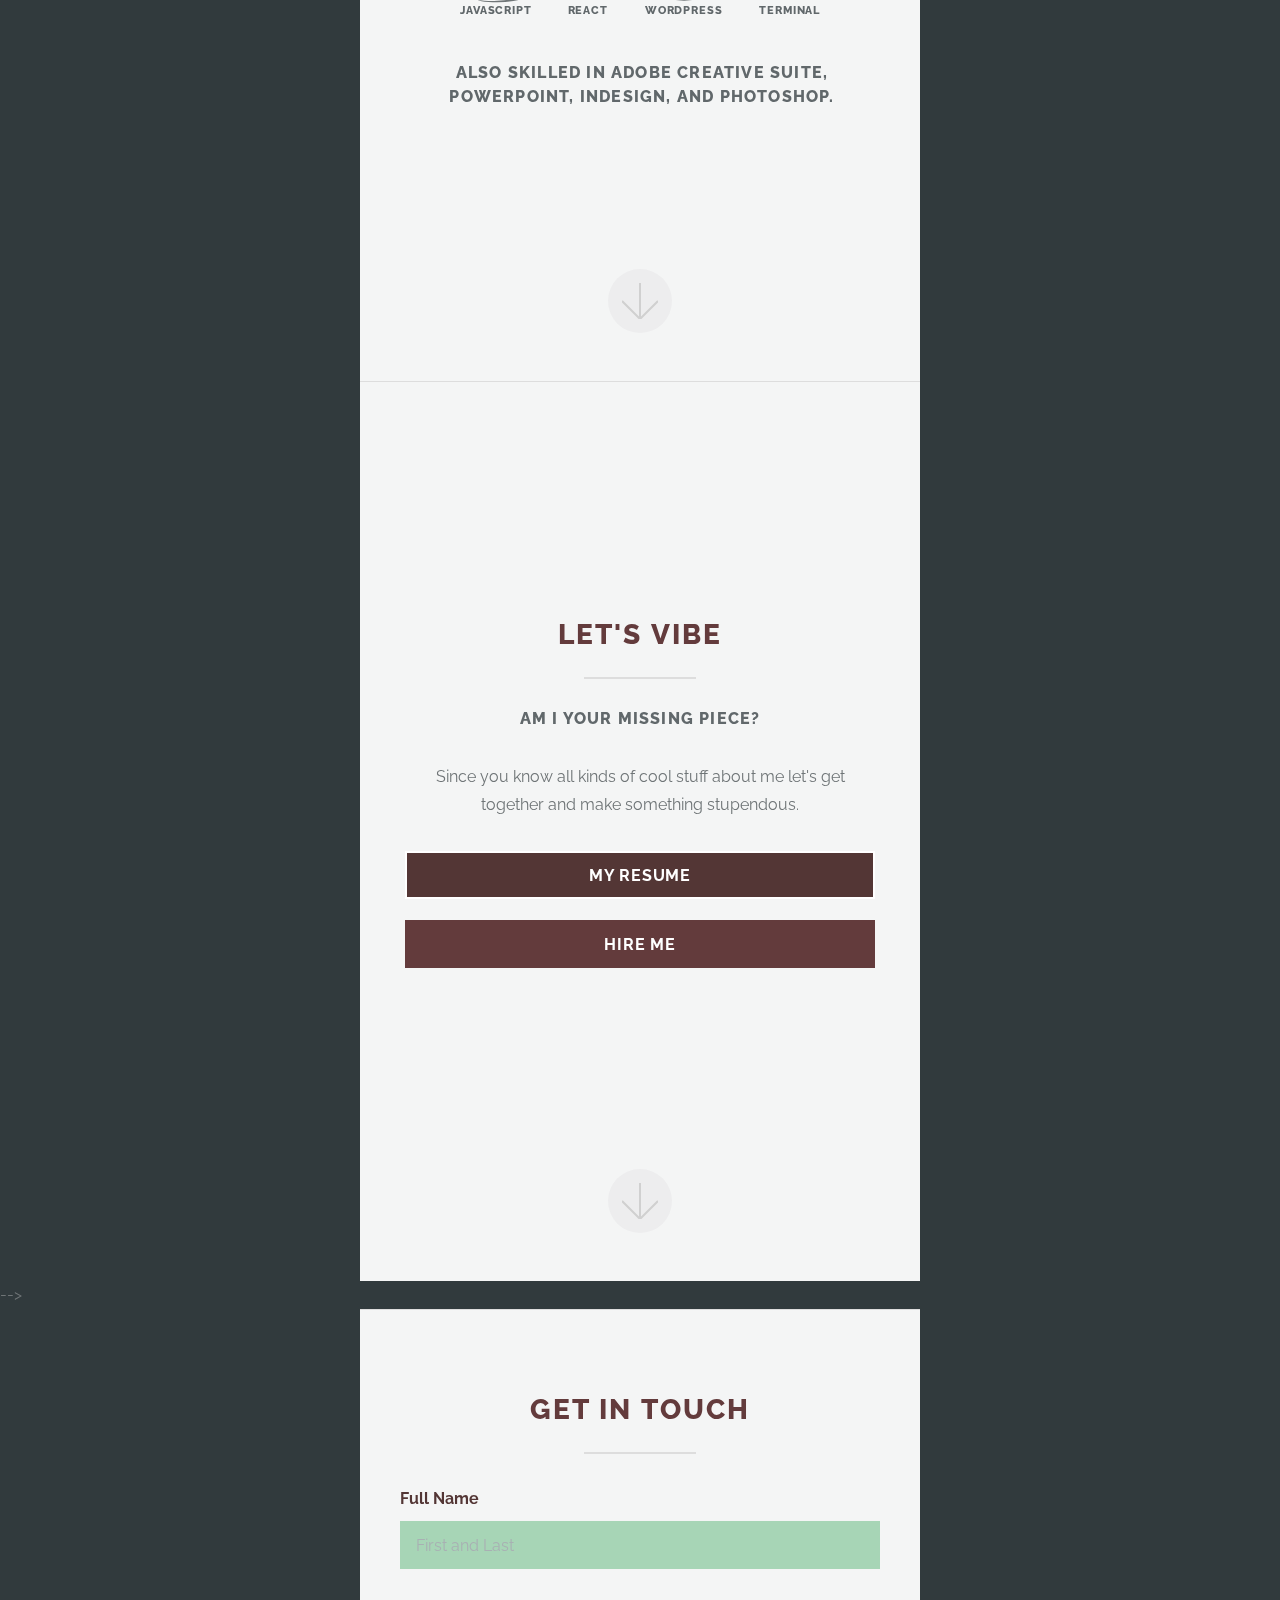
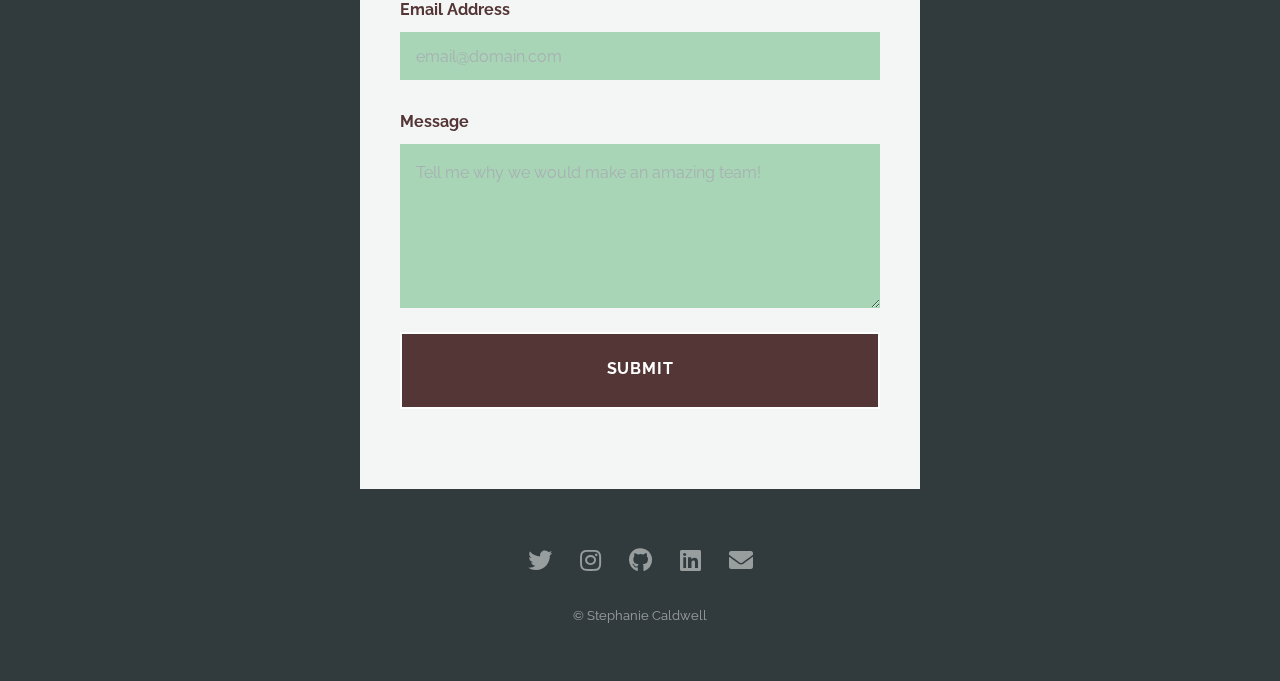
==== commit ae0fcf21: "added media query" ====
--- a/index.html
+++ b/index.html
@@ -25,12 +25,12 @@
 		<!-- Who I am -->
 			<section id="one" class="main special">
 				<div class="container">
-					<span class="image fit primary"><img src="images/pic01.jpg" alt="" /></span>
+					<span class="image fit primary"><img src="images/pic01.JPG" alt="" /></span>
 					<div class="content">
 						<header class="major">
 							<h2>Who I am</h2>
 						</header>
-						<p>I have been a freelance designer for over 10 years. I sing off key. I make funny faces. I feed off the energy and input of others. I am a wanna-be mermaid. I love people. I enjoy a challange. I adore green beans. I think Dave Matthews Band is the best band ever created. I am full of creative solutions. I can say Supercalifragilisticexpialidocious backwards.  I love to solve puzzles, in code or in real life.
+						<p>I have been a freelance designer for over 10 years. I sing off key. I make funny faces. I feed off the energy and input of others. I am a wanna-be mermaid. I love people. I enjoy a challange. I adore green beans. I think Dave Matthews Band is the best band ever created. I am full of creative solutions. I can say "Supercalifragilisticexpialidocious" backwards.  I love to solve puzzles, in code or in real life.
 						</p>
 					</div>
 					<a href="#two" class="goto-next scrolly">Next</a>
@@ -173,17 +173,21 @@
 							<span class="fab fa-bootstrap fa-5x"></span>
 							<h6>bootstrap</h6>
 						</ul>
-						<ul>
+						<!-- <ul>
 							<span class="fab fa-java fa-5x"></span>
 							<h6>JavaScript</h6>
-						</ul>
+						</ul> -->
 					</ul>
 						</div>
 						<div class="tools">
 							<!-- <ul class="icons-grid"> -->
-						<ul class="listItems">
+						<!-- <ul class="listItems">
 							<span class="fab fa-chrome fa-5x"></span>
-							<h6>Chrome Dev Tools</h6>
+							<h6>Chrome Dev Tools</h6> -->
+						<!-- </ul> -->
+						<ul>
+							<span class="fab fa-java fa-5x"></span>
+							<h6>JavaScript</h6>
 						</ul>
 						<ul>
 							<span class="fab fa-react fa-5x"></span>
@@ -197,10 +201,10 @@
 							<span class="fas fa-terminal fa-5x"></span>
 							<h6>Terminal</h6>
 						</ul>
-						<ul>
+						<!-- <ul>
 							<span class="fab fa-node fa-5x"></span>
 							<h6>Node.js</h6>
-						</ul>
+						</ul> -->
 					</ul>
 						</div>
 
--- a/assets/css/main.css
+++ b/assets/css/main.css
@@ -3141,7 +3141,7 @@
 			input[type="button"],
 			button,
 			.button {
-				padding: 0;
+				padding: 1;
 			}
 
 				input[type="submit"].icon,
@@ -3190,10 +3190,19 @@
 
 	  .tools {
 		  display: flex;
+		  flex-wrap: wrap;
 		  justify-content: center;
 		  align-items: center;
+		  align-content: center;
 	  }
 
 	  .class {
 		display: block;
+	}
+
+	@media(max-width:675px) {
+		#photo{
+			height: 10rem;
+			width: 15rem;
+		}
 	}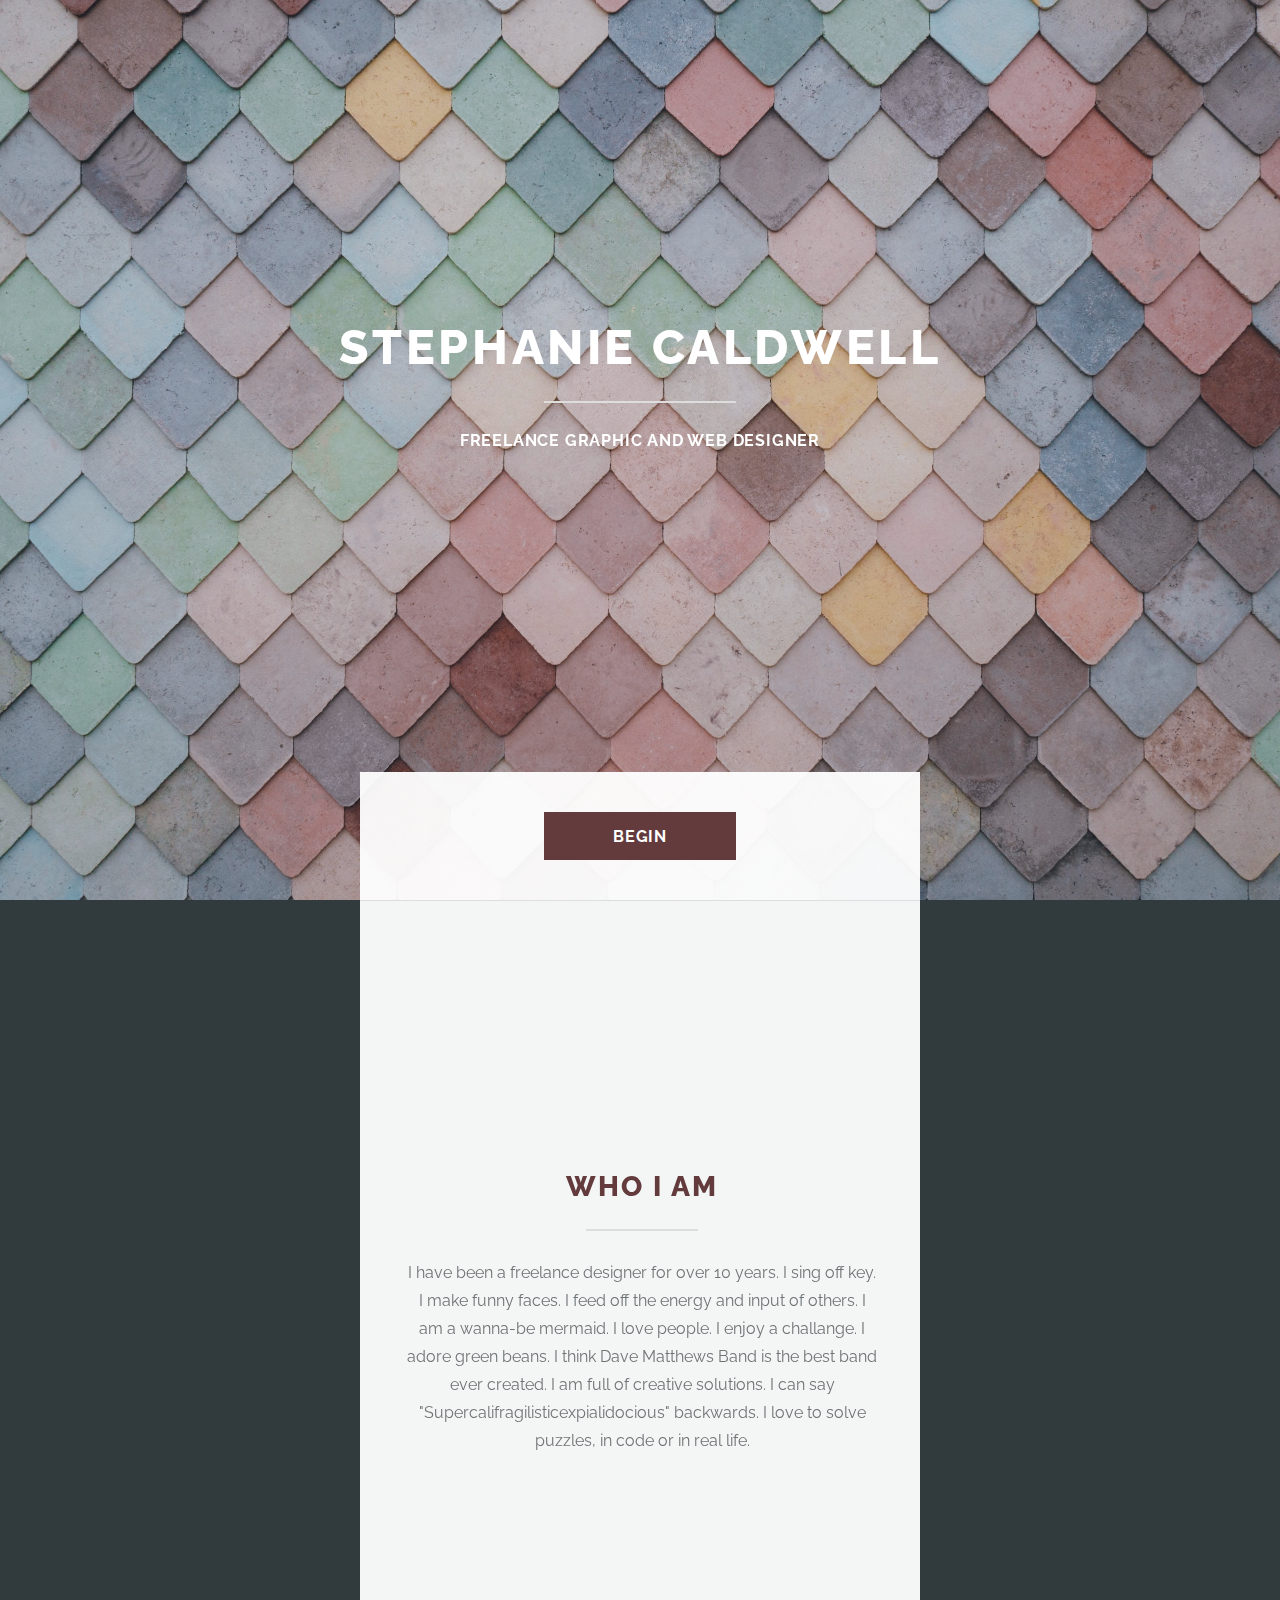
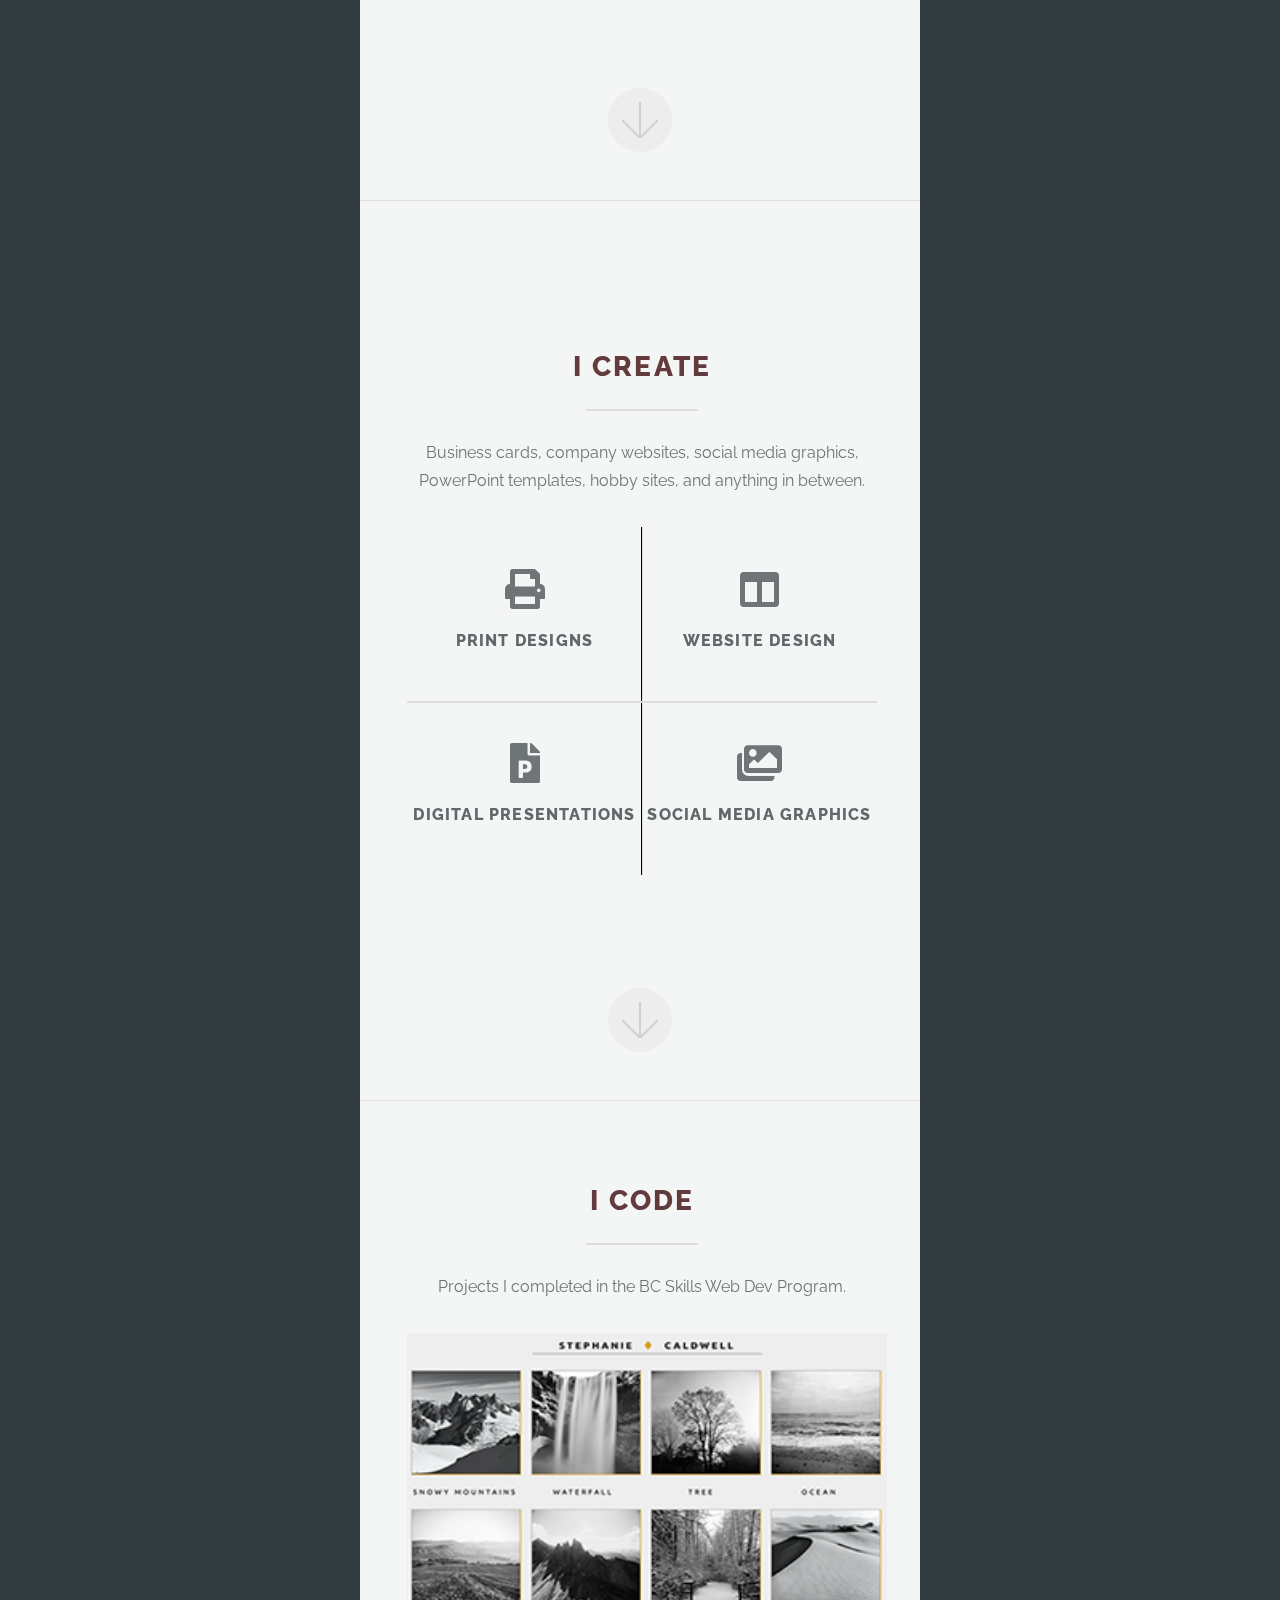
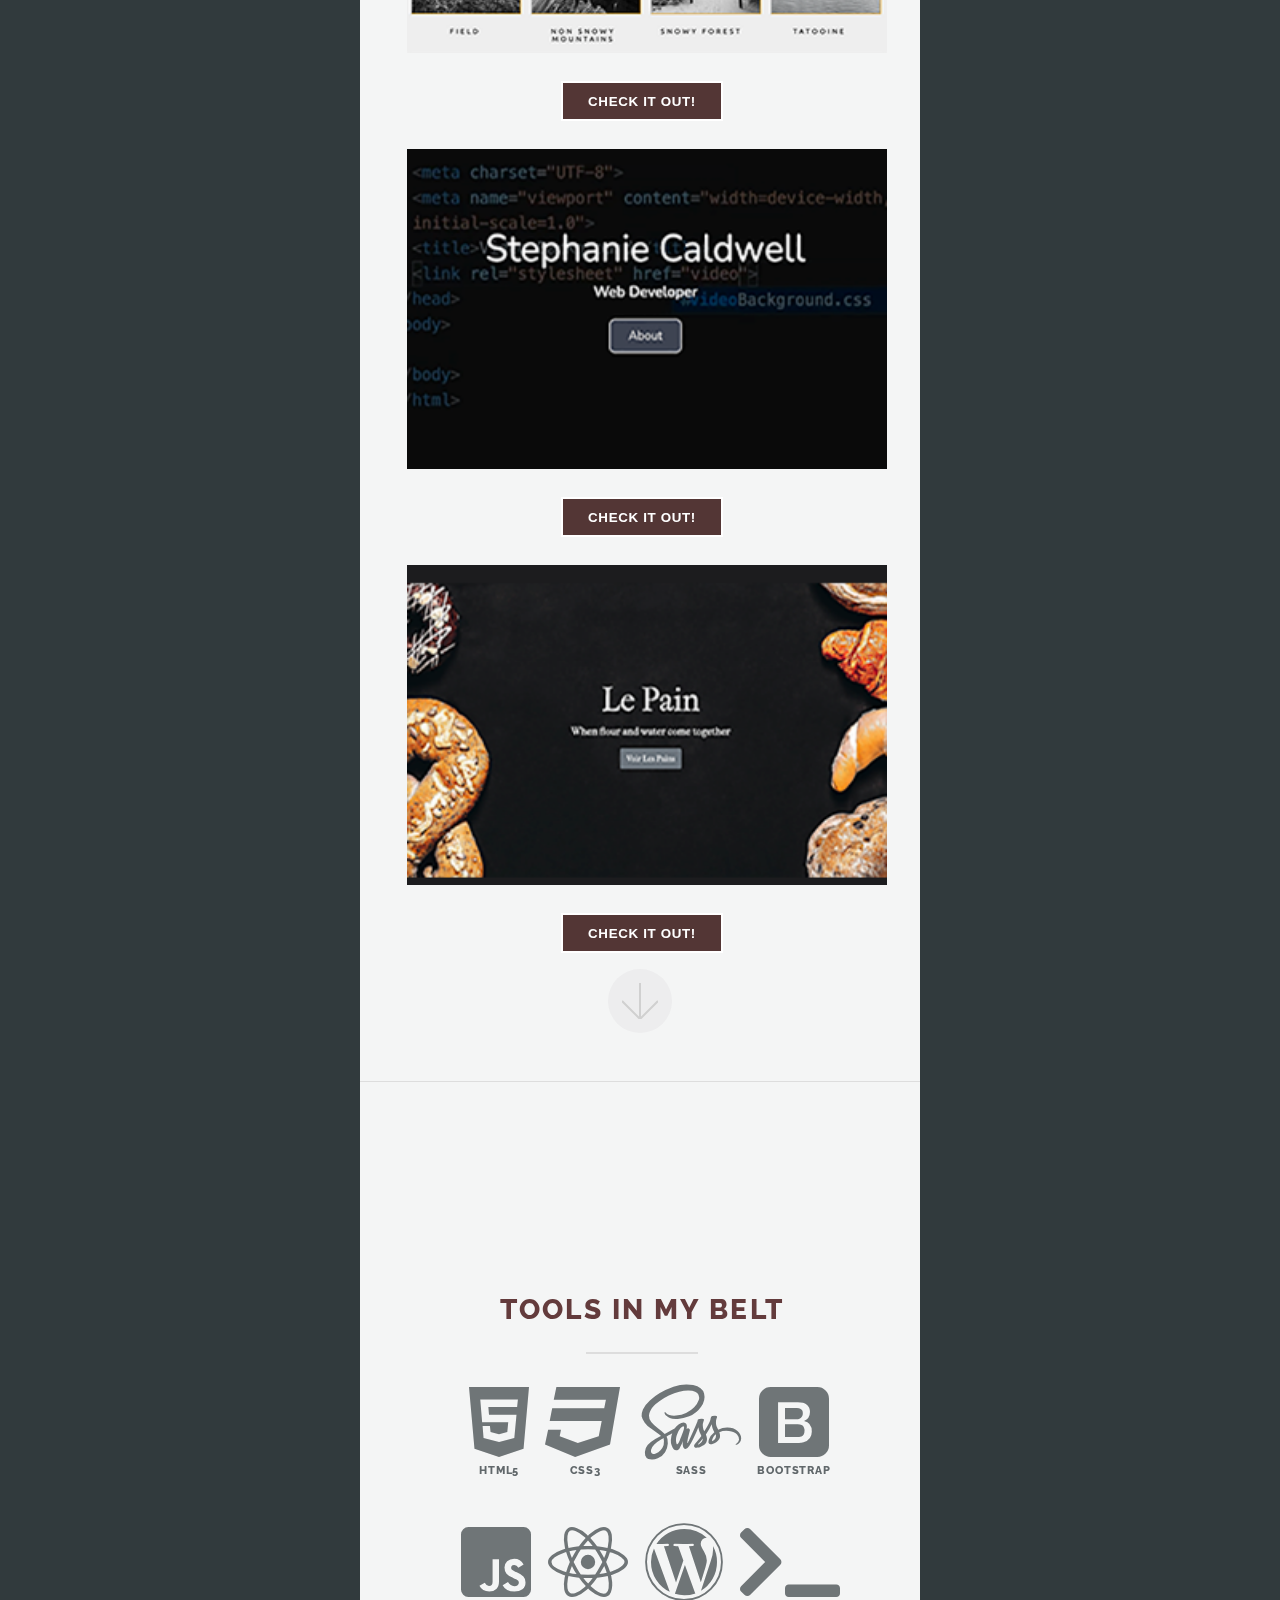
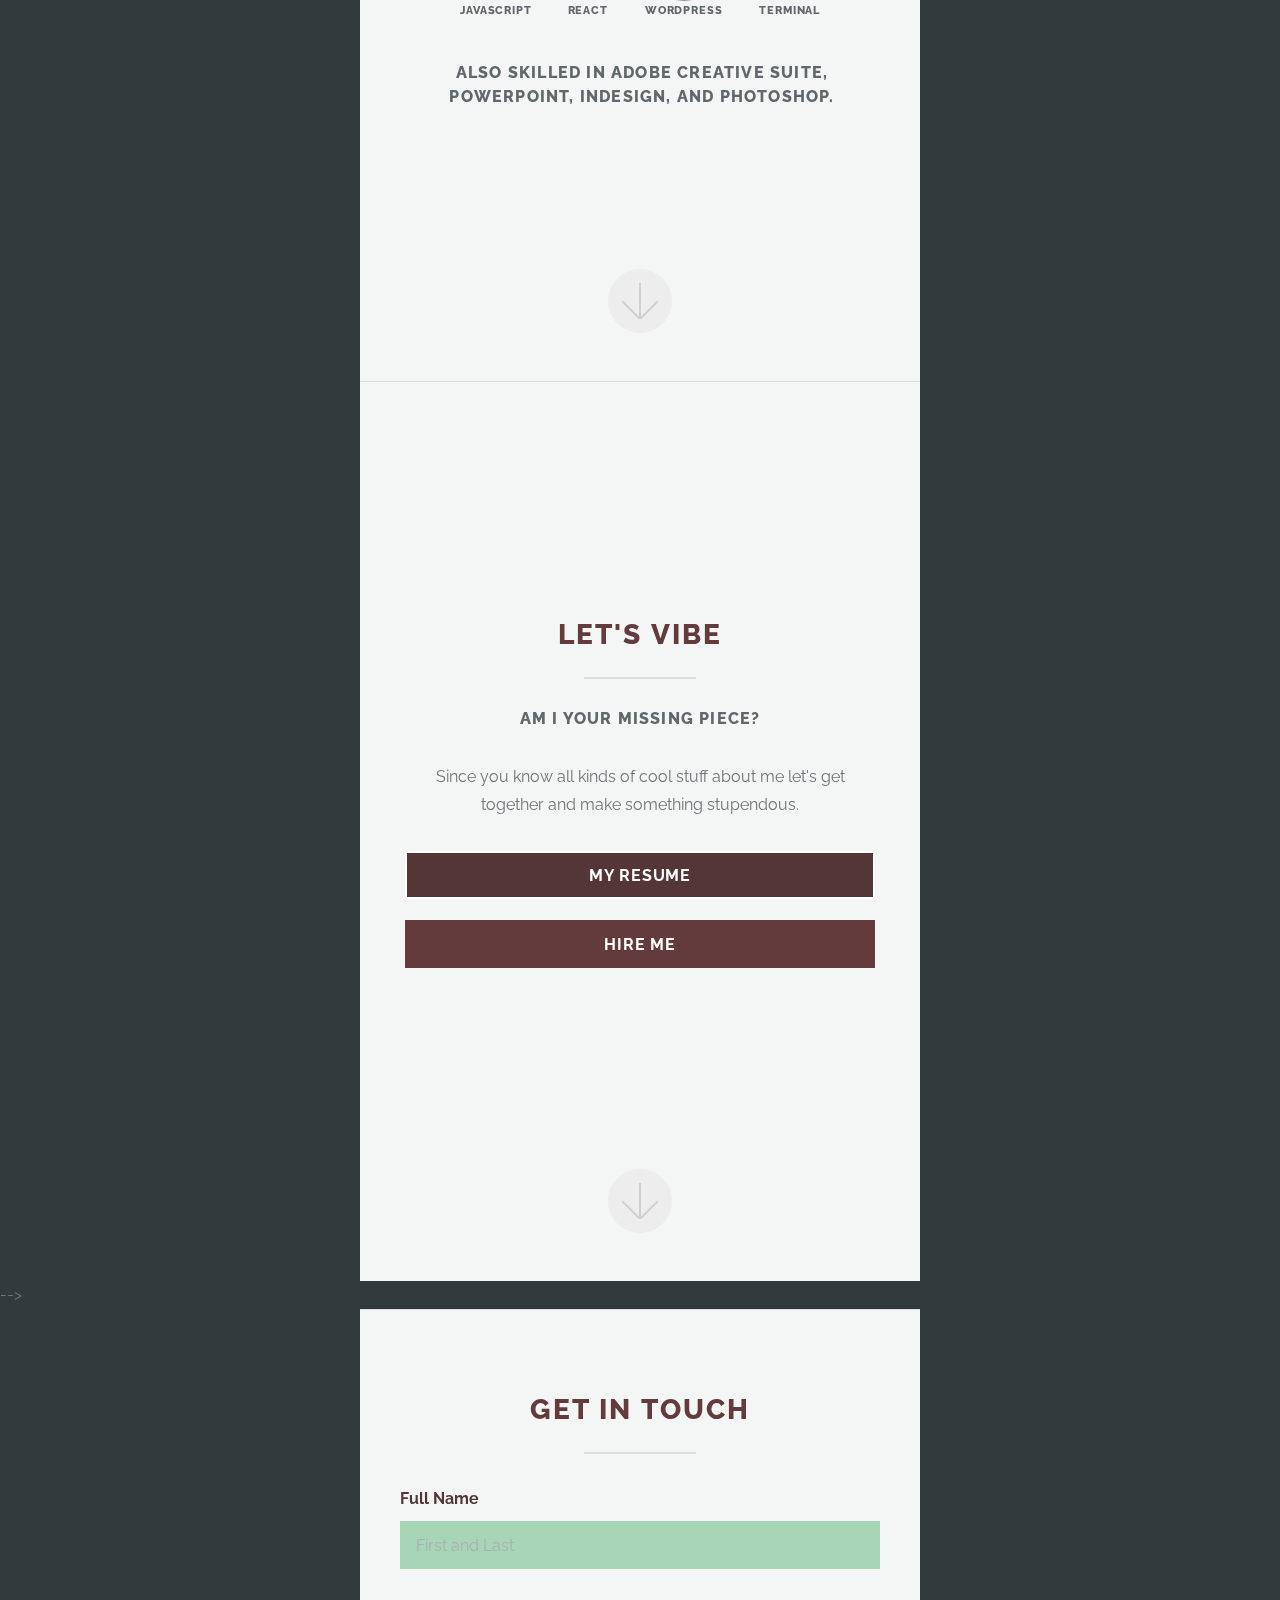
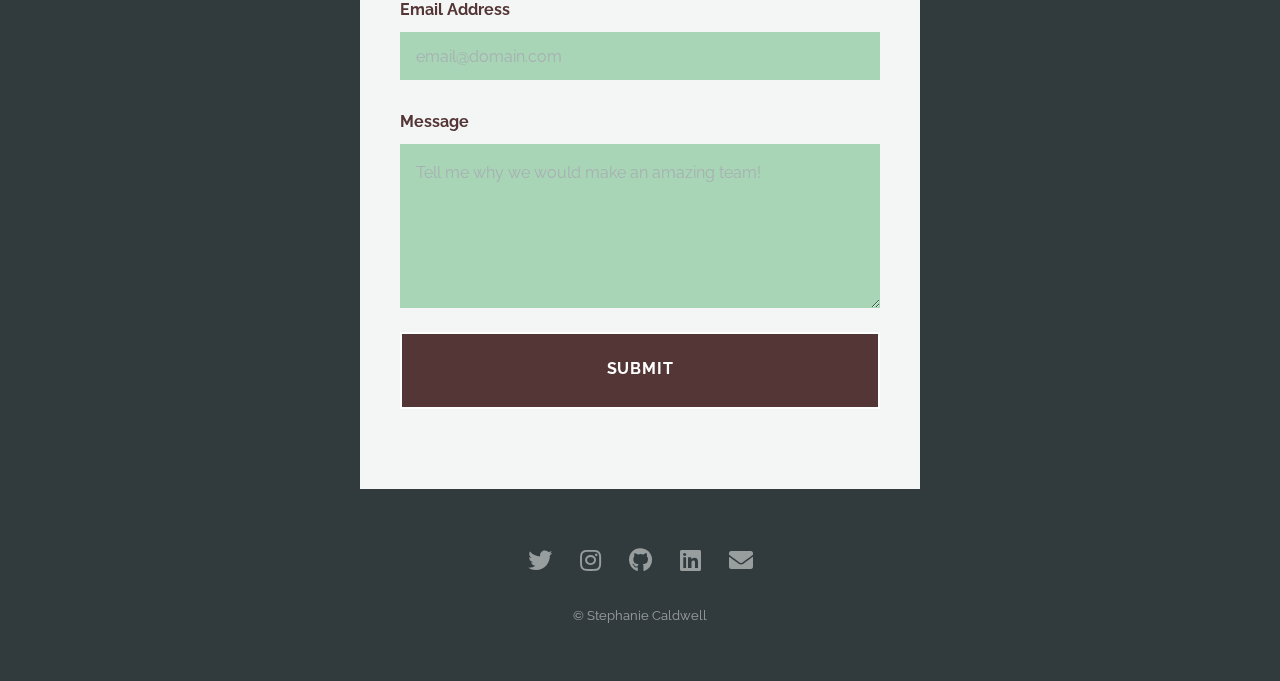
==== commit 9ffef932: "Updated FontAwesome Icons" ====
--- a/index.html
+++ b/index.html
@@ -186,7 +186,7 @@
 							<h6>Chrome Dev Tools</h6> -->
 						<!-- </ul> -->
 						<ul>
-							<span class="fab fa-java fa-5x"></span>
+							<span class="fab fa-js-square fa-5x"></span>
 							<h6>JavaScript</h6>
 						</ul>
 						<ul>
